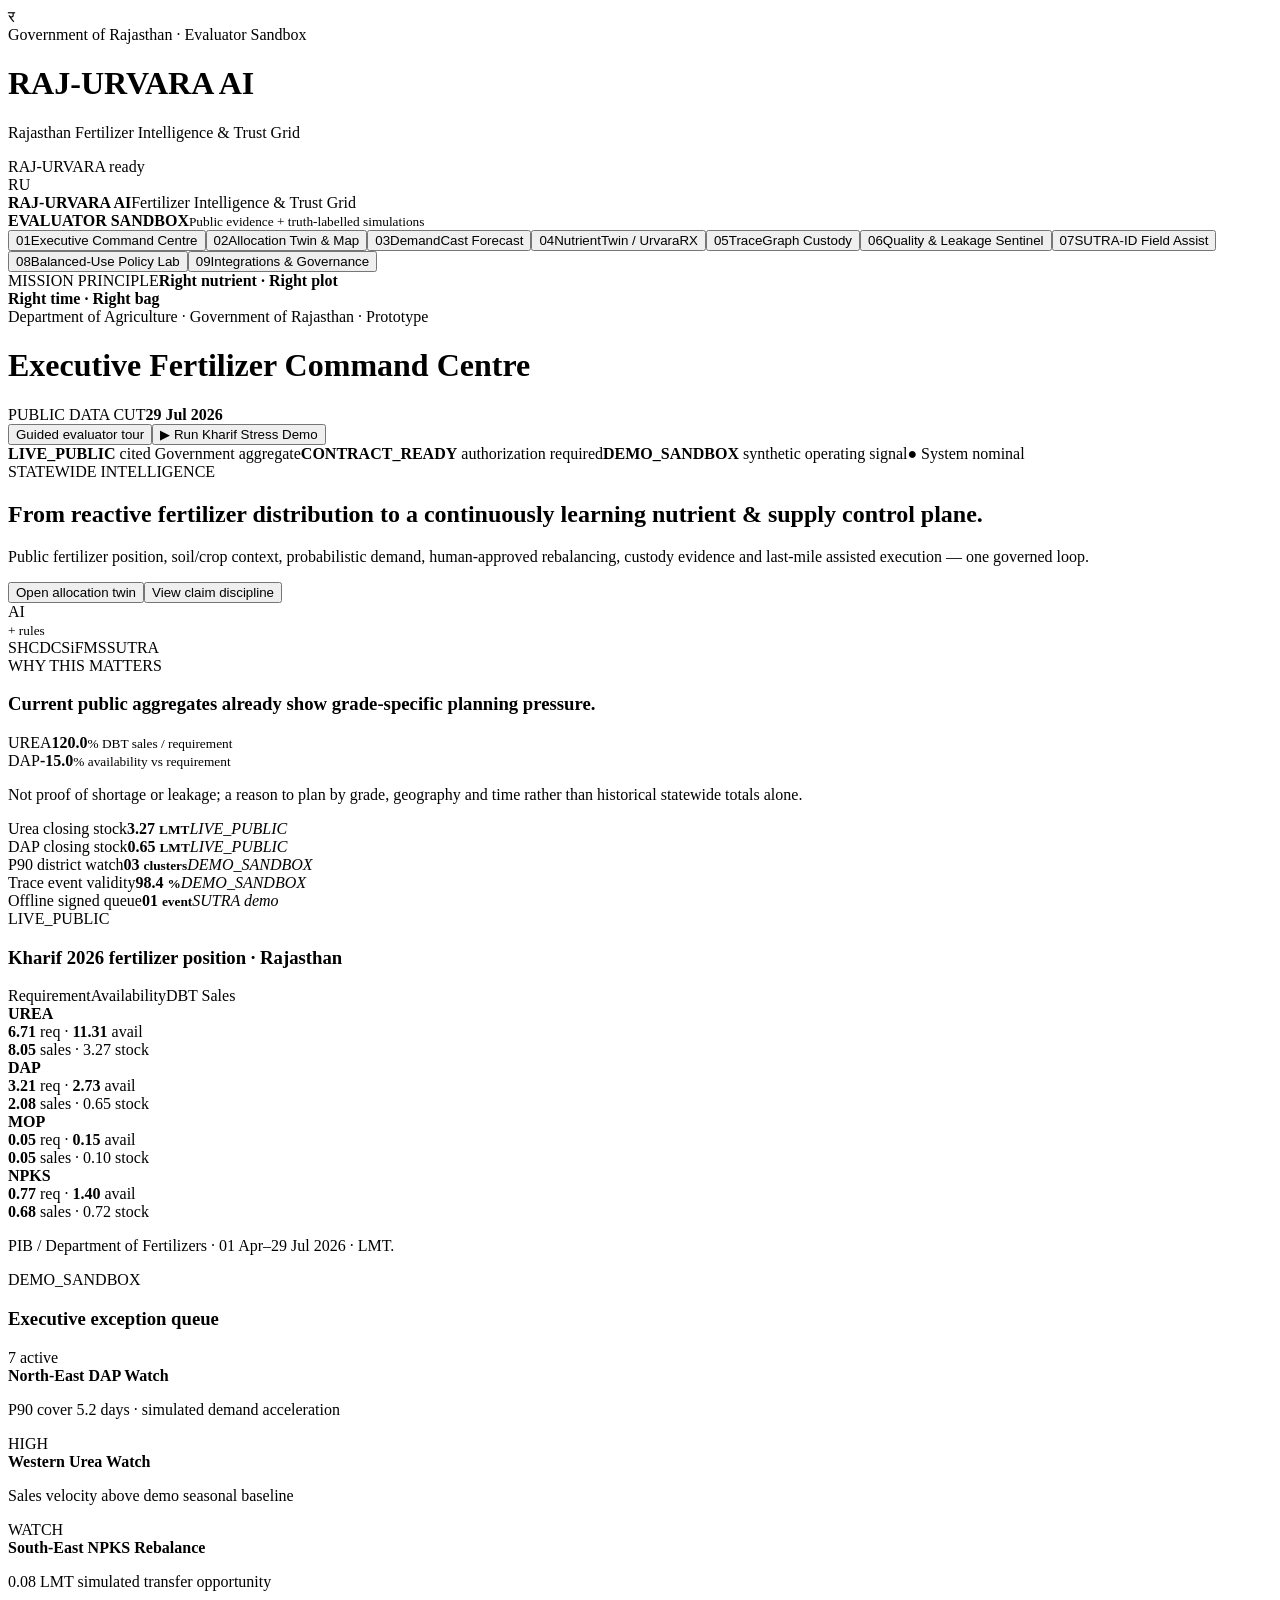
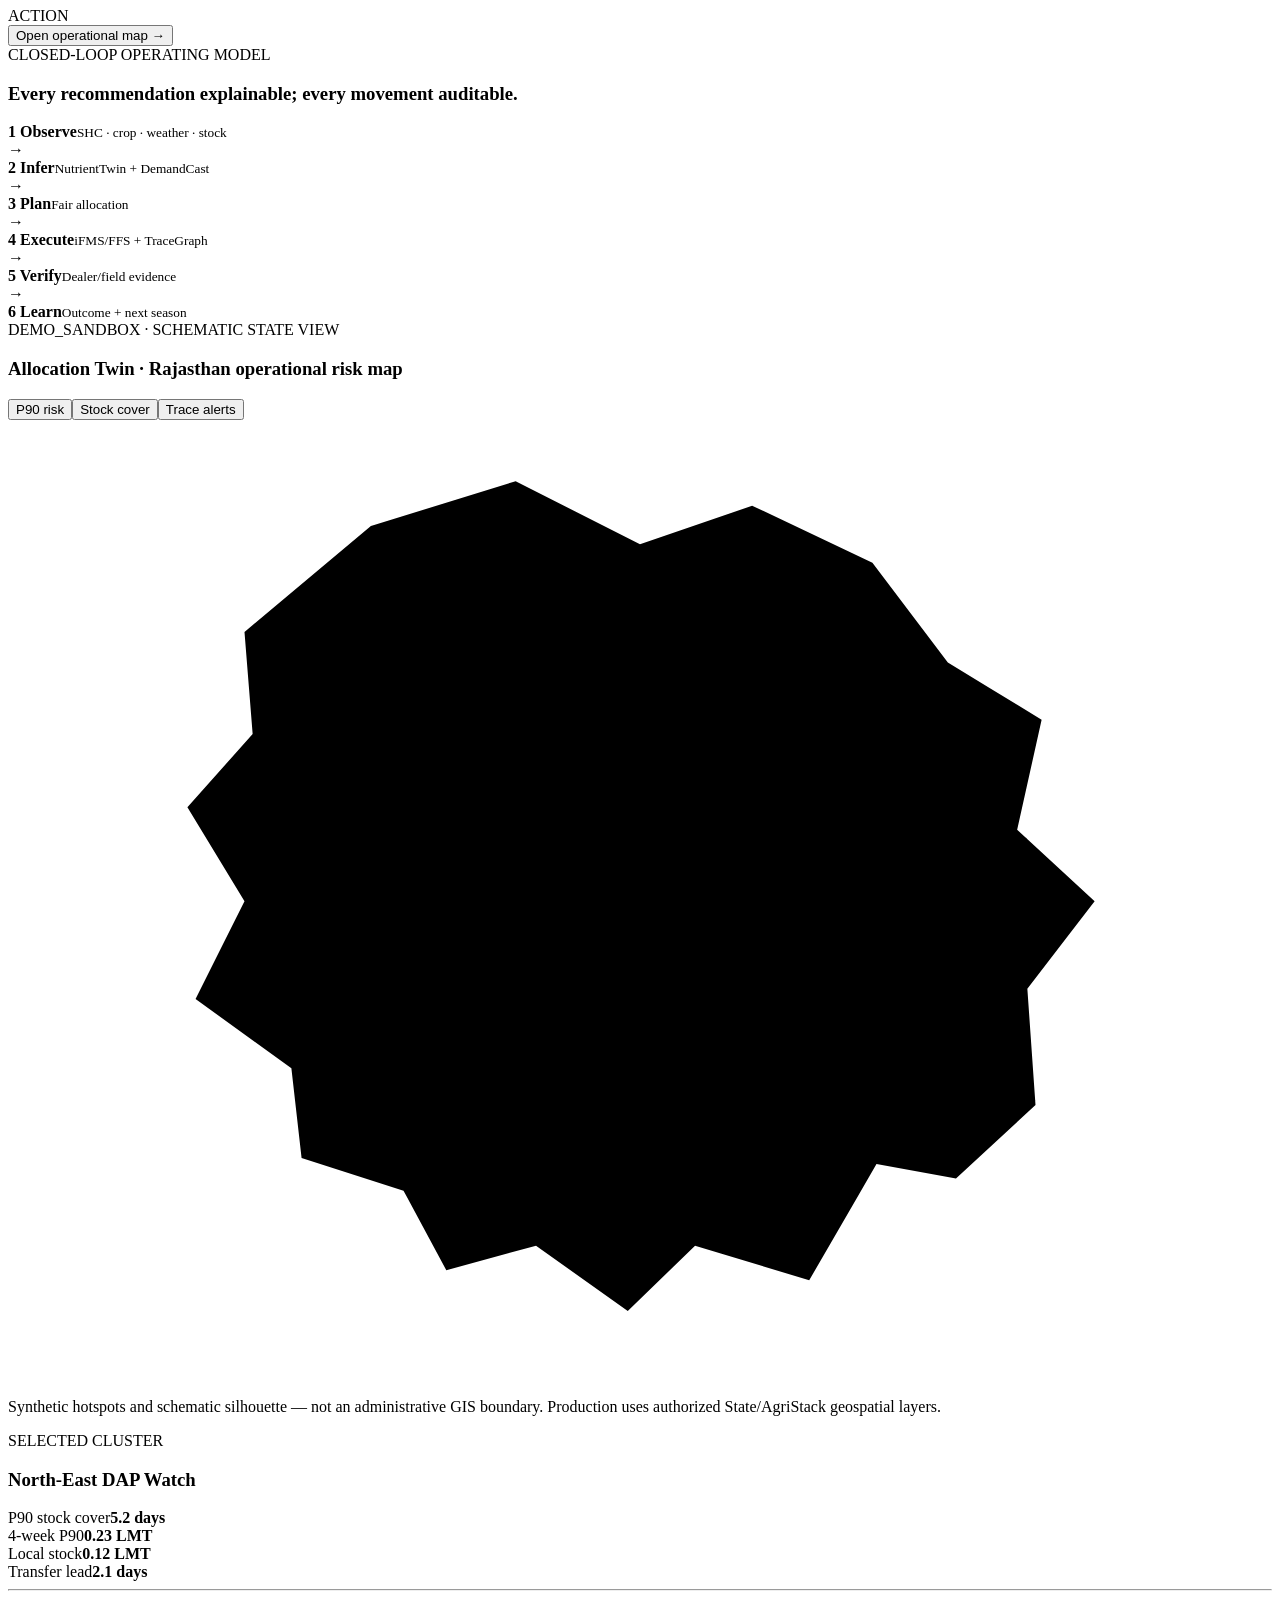
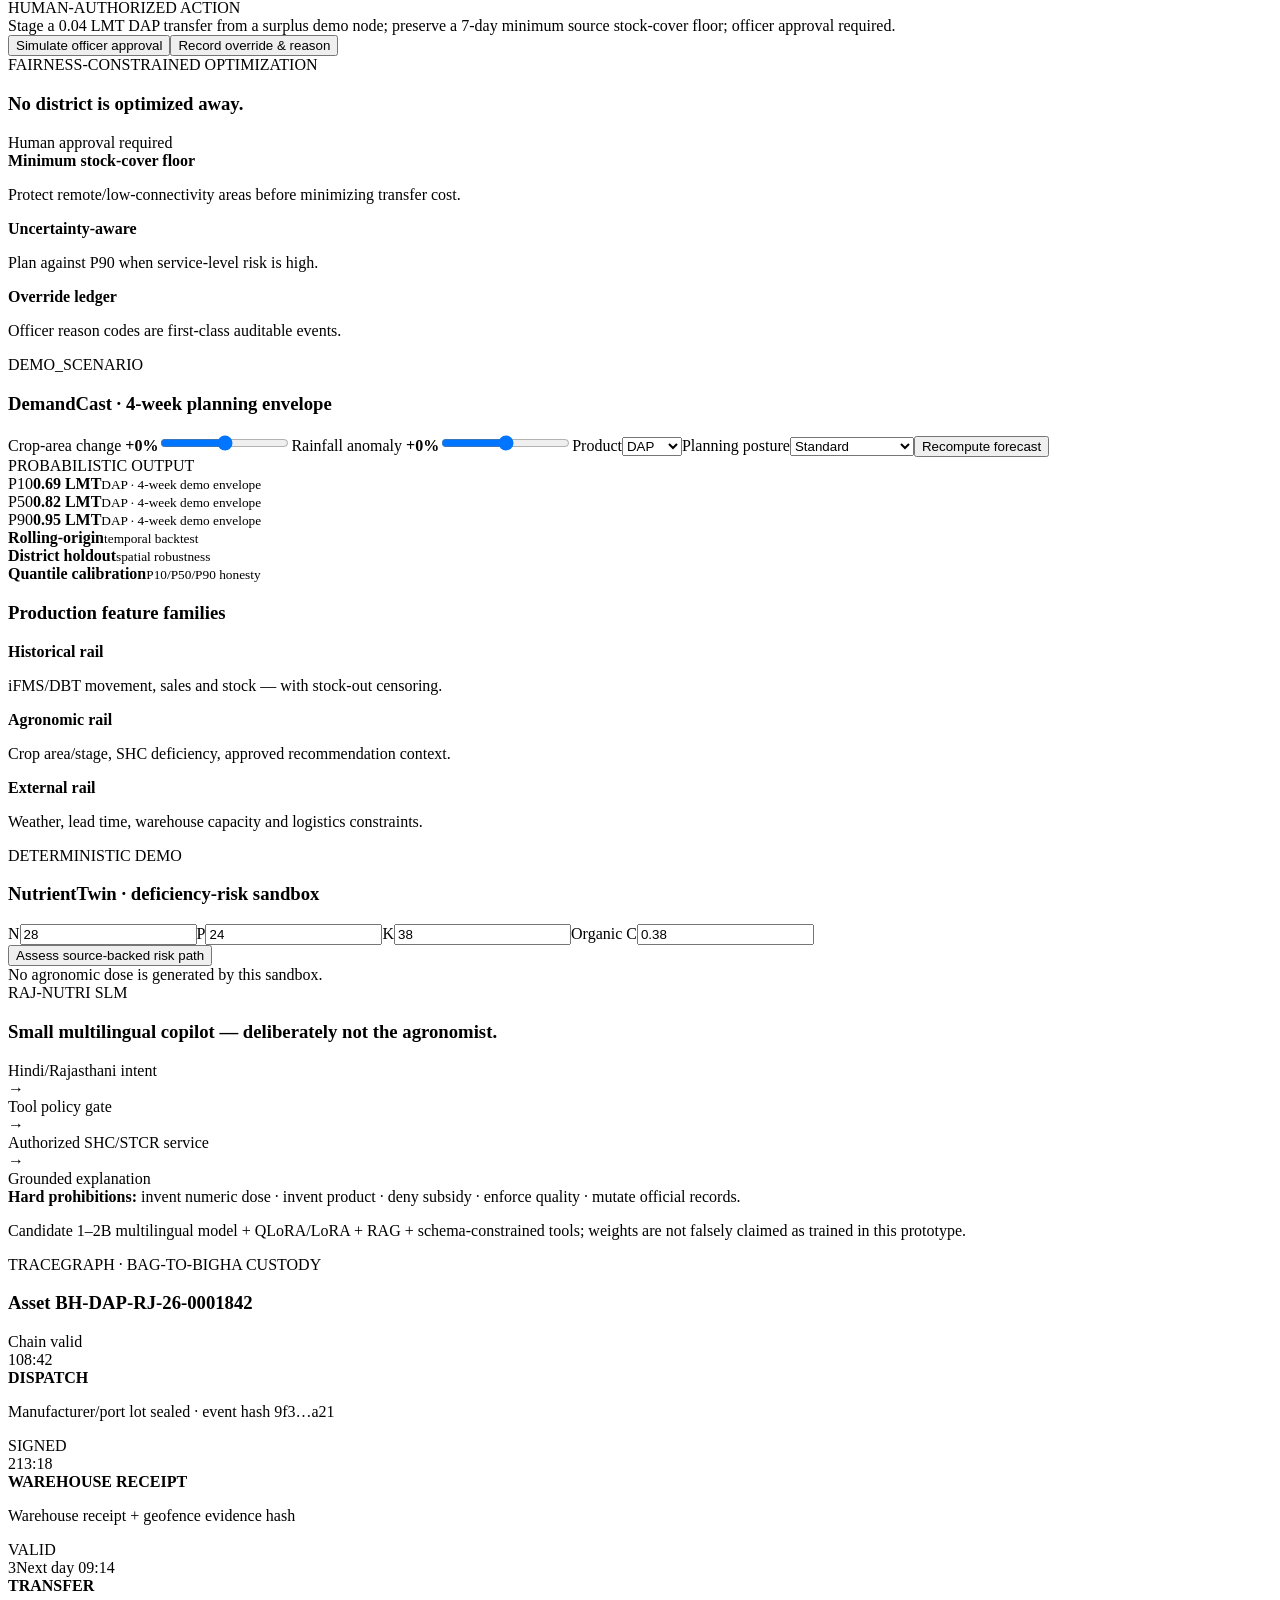
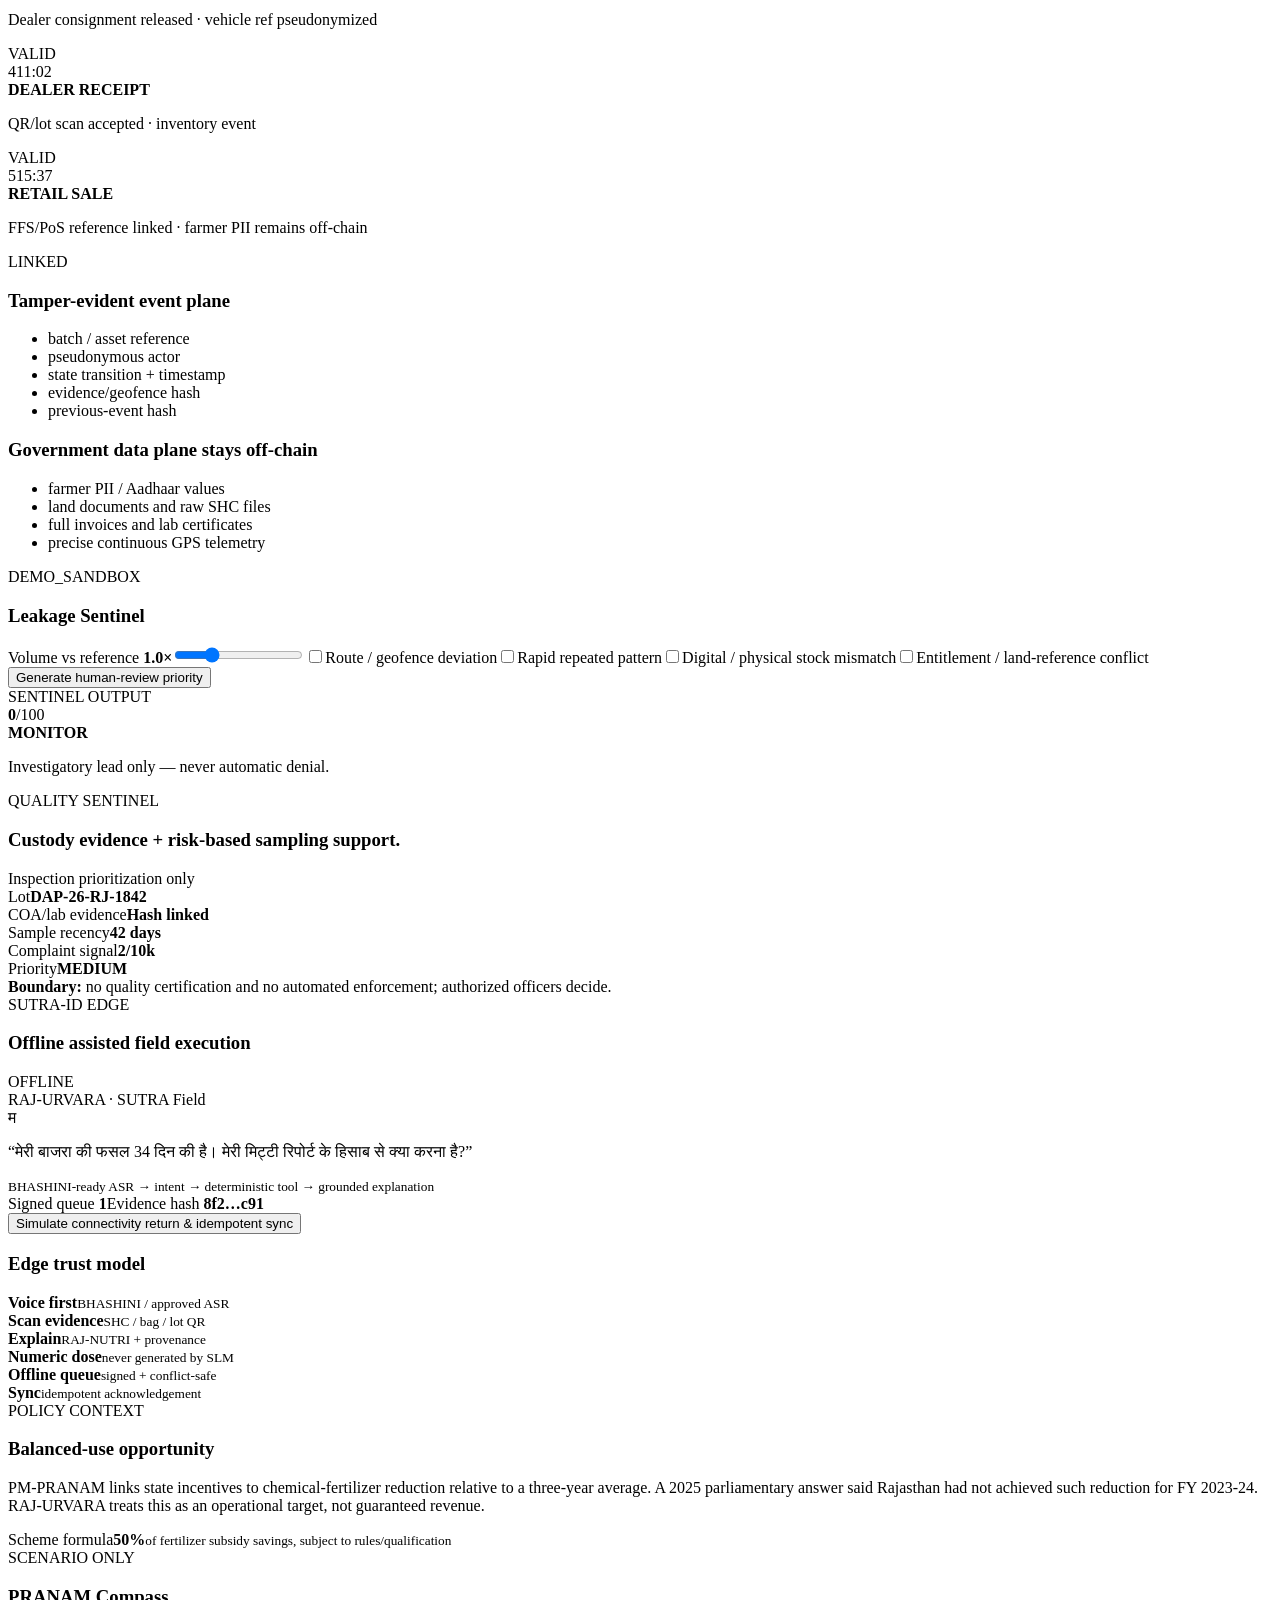
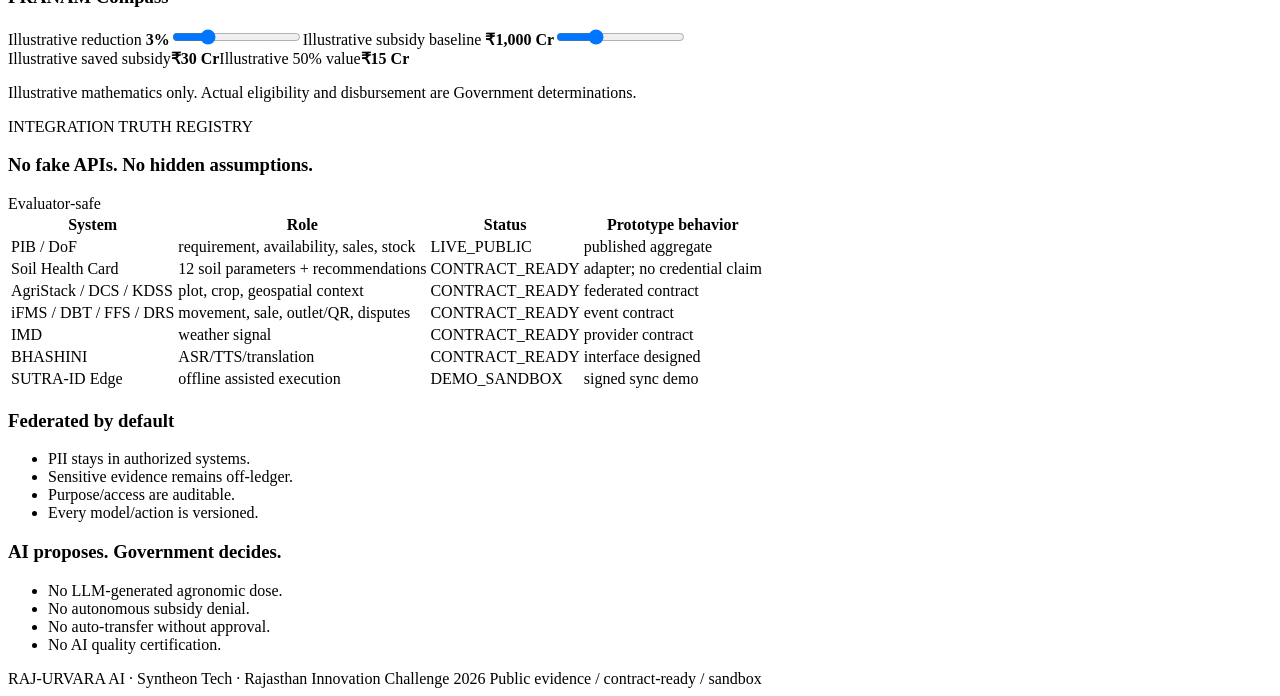
==== dashboard/index.html @ a29ff827 "Add professional Government evaluator dashboard" ====
<!doctype html>
<html lang="en">
<head>
<meta charset="utf-8"><meta name="viewport" content="width=device-width,initial-scale=1"><meta name="theme-color" content="#0b4f93">
<title>RAJ-URVARA AI | Rajasthan Fertilizer Intelligence & Trust Grid</title><link rel="stylesheet" href="styles.css">
</head>
<body>
<div id="splash" class="splash" aria-live="polite"><div class="splash-card"><div class="state-mark">र</div><div><div class="gov-kicker">Government of Rajasthan · Evaluator Sandbox</div><h1>RAJ-URVARA AI</h1><p>Rajasthan Fertilizer Intelligence & Trust Grid</p></div><div class="boot-track"><span id="bootBar"></span></div><div id="bootText" class="boot-text">Initializing secure public-evidence layer…</div></div></div>
<div class="app-shell">
<aside class="sidebar"><div class="brand-row"><div class="brand-seal">RU</div><div><b>RAJ-URVARA AI</b><span>Fertilizer Intelligence & Trust Grid</span></div></div><div class="sandbox-flag"><i></i><div><b>EVALUATOR SANDBOX</b><small>Public evidence + truth-labelled simulations</small></div></div>
<nav><button class="nav-btn active" data-tab="command"><span>01</span>Executive Command Centre</button><button class="nav-btn" data-tab="map"><span>02</span>Allocation Twin & Map</button><button class="nav-btn" data-tab="forecast"><span>03</span>DemandCast Forecast</button><button class="nav-btn" data-tab="nutrient"><span>04</span>NutrientTwin / UrvaraRX</button><button class="nav-btn" data-tab="trace"><span>05</span>TraceGraph Custody</button><button class="nav-btn" data-tab="sentinel"><span>06</span>Quality & Leakage Sentinel</button><button class="nav-btn" data-tab="sutra"><span>07</span>SUTRA-ID Field Assist</button><button class="nav-btn" data-tab="policy"><span>08</span>Balanced-Use Policy Lab</button><button class="nav-btn" data-tab="governance"><span>09</span>Integrations & Governance</button></nav><div class="side-principle"><span>MISSION PRINCIPLE</span><b>Right nutrient · Right plot<br>Right time · Right bag</b></div></aside>
<main class="main"><header class="topbar"><div><div class="breadcrumb">Department of Agriculture · Government of Rajasthan · Prototype</div><h1 id="pageTitle">Executive Fertilizer Command Centre</h1></div><div class="top-actions"><div class="asof"><span>PUBLIC DATA CUT</span><b>29 Jul 2026</b></div><button id="tourBtn" class="btn secondary">Guided evaluator tour</button><button id="stressBtn" class="btn primary">▶ Run Kharif Stress Demo</button></div></header>
<div class="truth-strip"><span><b>LIVE_PUBLIC</b> cited Government aggregate</span><span><b>CONTRACT_READY</b> authorization required</span><span><b>DEMO_SANDBOX</b> synthetic operating signal</span><span class="system-ok">● System nominal</span></div>
<section id="command" class="tab active">
<div class="hero-grid"><article class="hero-card"><div><span class="kicker">STATEWIDE INTELLIGENCE</span><h2>From reactive fertilizer distribution to a continuously learning nutrient & supply control plane.</h2><p>Public fertilizer position, soil/crop context, probabilistic demand, human-approved rebalancing, custody evidence and last-mile assisted execution — one governed loop.</p><div class="actions"><button class="btn white" data-jump="map">Open allocation twin</button><button class="btn ghost" data-jump="governance">View claim discipline</button></div></div><div class="hero-orbit"><div class="ring r1"></div><div class="ring r2"></div><div class="orb-core">AI<br><small>+ rules</small></div><span class="orb n1">SHC</span><span class="orb n2">DCS</span><span class="orb n3">iFMS</span><span class="orb n4">SUTRA</span></div></article>
<article class="panel impact"><span class="kicker">WHY THIS MATTERS</span><h3>Current public aggregates already show grade-specific planning pressure.</h3><div class="impact-row"><div><span>UREA</span><b class="counter" data-target="120">0</b><small>% DBT sales / requirement</small></div><div><span>DAP</span><b class="counter" data-target="-15">0</b><small>% availability vs requirement</small></div></div><p class="micro">Not proof of shortage or leakage; a reason to plan by grade, geography and time rather than historical statewide totals alone.</p></article></div>
<div class="metric-grid"><article><span>Urea closing stock</span><b>3.27 <small>LMT</small></b><em>LIVE_PUBLIC</em></article><article><span>DAP closing stock</span><b>0.65 <small>LMT</small></b><em>LIVE_PUBLIC</em></article><article><span>P90 district watch</span><b id="watchMetric">03 <small>clusters</small></b><em class="warn">DEMO_SANDBOX</em></article><article><span>Trace event validity</span><b id="traceMetric">98.4 <small>%</small></b><em>DEMO_SANDBOX</em></article><article><span>Offline signed queue</span><b id="queueMetric">01 <small>event</small></b><em>SUTRA demo</em></article></div>
<div class="grid-2"><article class="panel"><div class="panel-head"><div><span class="kicker live">LIVE_PUBLIC</span><h3>Kharif 2026 fertilizer position · Rajasthan</h3></div><div class="legend"><span>Requirement</span><span>Availability</span><span>DBT Sales</span></div></div><div id="fertChart"></div><p class="source">PIB / Department of Fertilizers · 01 Apr–29 Jul 2026 · LMT.</p></article><article class="panel"><div class="panel-head"><div><span class="kicker demo">DEMO_SANDBOX</span><h3>Executive exception queue</h3></div><span id="exceptionCount" class="badge warn">7 active</span></div><div id="exceptions"></div><button class="link-btn" data-jump="map">Open operational map →</button></article></div>
<article class="panel"><span class="kicker">CLOSED-LOOP OPERATING MODEL</span><h3>Every recommendation explainable; every movement auditable.</h3><div class="loop"><div><b>1 Observe</b><small>SHC · crop · weather · stock</small></div><span>→</span><div><b>2 Infer</b><small>NutrientTwin + DemandCast</small></div><span>→</span><div><b>3 Plan</b><small>Fair allocation</small></div><span>→</span><div><b>4 Execute</b><small>iFMS/FFS + TraceGraph</small></div><span>→</span><div><b>5 Verify</b><small>Dealer/field evidence</small></div><span>→</span><div><b>6 Learn</b><small>Outcome + next season</small></div></div></article>
</section>
<section id="map" class="tab"><div class="map-layout"><article class="panel"><div class="panel-head"><div><span class="kicker demo">DEMO_SANDBOX · SCHEMATIC STATE VIEW</span><h3>Allocation Twin · Rajasthan operational risk map</h3></div><div><button class="chip active">P90 risk</button><button class="chip">Stock cover</button><button class="chip">Trace alerts</button></div></div><div class="map-wrap"><svg id="rjMap" viewBox="0 0 620 470" role="img" aria-label="Schematic Rajasthan operational map"><path class="state-shape" d="M178 52 L249 30 L310 61 L365 42 L424 70 L461 119 L507 147 L495 201 L533 236 L500 279 L504 336 L465 372 L426 365 L393 422 L337 405 L304 437 L259 405 L215 417 L194 378 L144 362 L139 318 L92 284 L116 236 L88 190 L120 154 L116 104 Z"/><path class="district-line" d="M139 102 L194 155 L247 115 L305 164 L365 118 L426 166 L491 151 M115 190 L171 218 L230 180 L292 228 L353 186 L417 231 L500 205 M112 279 L178 274 L231 319 L303 281 L366 326 L428 282 L504 334 M194 377 L250 350 L303 405 L350 348 L426 365"/></svg></div><p class="source">Synthetic hotspots and schematic silhouette — not an administrative GIS boundary. Production uses authorized State/AgriStack geospatial layers.</p></article><aside class="panel"><span class="kicker">SELECTED CLUSTER</span><h3 id="clusterName"></h3><div id="clusterMeta" class="cluster-meta"></div><hr><span class="kicker">HUMAN-AUTHORIZED ACTION</span><div id="allocationRecommendation" class="recommendation"></div><button id="approveTransfer" class="btn primary full">Simulate officer approval</button><button id="overrideTransfer" class="btn secondary full">Record override & reason</button></aside></div><article class="panel"><div class="panel-head"><div><span class="kicker">FAIRNESS-CONSTRAINED OPTIMIZATION</span><h3>No district is optimized away.</h3></div><span class="badge info">Human approval required</span></div><div class="three"><div><b>Minimum stock-cover floor</b><p>Protect remote/low-connectivity areas before minimizing transfer cost.</p></div><div><b>Uncertainty-aware</b><p>Plan against P90 when service-level risk is high.</p></div><div><b>Override ledger</b><p>Officer reason codes are first-class auditable events.</p></div></div></article></section>
<section id="forecast" class="tab"><div class="grid-2"><article class="panel"><span class="kicker demo">DEMO_SCENARIO</span><h3>DemandCast · 4-week planning envelope</h3><label>Crop-area change <b id="areaLabel">+0%</b><input id="area" type="range" min="-25" max="25" value="0"></label><label>Rainfall anomaly <b id="rainLabel">+0%</b><input id="rain" type="range" min="-40" max="40" value="0"></label><label>Product<select id="product"><option>DAP</option><option>UREA</option><option>NPKS</option><option>MOP</option></select></label><label>Planning posture<select id="posture"><option value="standard">Standard</option><option value="high">High-service P90</option></select></label><button id="runScenario" class="btn primary full">Recompute forecast</button></article><article class="panel"><span class="kicker">PROBABILISTIC OUTPUT</span><div id="forecastCards" class="forecast-cards"></div><div id="forecastCurve" class="forecast-curve"></div><div class="three"><div><b>Rolling-origin</b><small>temporal backtest</small></div><div><b>District holdout</b><small>spatial robustness</small></div><div><b>Quantile calibration</b><small>P10/P50/P90 honesty</small></div></div></article></div><article class="panel"><h3>Production feature families</h3><div class="three"><div><b>Historical rail</b><p>iFMS/DBT movement, sales and stock — with stock-out censoring.</p></div><div><b>Agronomic rail</b><p>Crop area/stage, SHC deficiency, approved recommendation context.</p></div><div><b>External rail</b><p>Weather, lead time, warehouse capacity and logistics constraints.</p></div></div></article></section>
<section id="nutrient" class="tab"><div class="grid-2"><article class="panel"><span class="kicker demo">DETERMINISTIC DEMO</span><h3>NutrientTwin · deficiency-risk sandbox</h3><div class="input-grid"><label>N<input id="nVal" type="number" value="28"></label><label>P<input id="pVal" type="number" value="24"></label><label>K<input id="kVal" type="number" value="38"></label><label>Organic C<input id="ocVal" type="number" value="0.38" step="0.01"></label></div><button id="assessNutrient" class="btn primary full">Assess source-backed risk path</button><div id="nutrientResult" class="decision-box">No agronomic dose is generated by this sandbox.</div></article><article class="panel"><span class="kicker">RAJ-NUTRI SLM</span><h3>Small multilingual copilot — deliberately not the agronomist.</h3><div class="flow"><div>Hindi/Rajasthani intent</div><span>→</span><div>Tool policy gate</div><span>→</span><div>Authorized SHC/STCR service</div><span>→</span><div>Grounded explanation</div></div><div class="redline"><b>Hard prohibitions:</b> invent numeric dose · invent product · deny subsidy · enforce quality · mutate official records.</div><p class="micro">Candidate 1–2B multilingual model + QLoRA/LoRA + RAG + schema-constrained tools; weights are not falsely claimed as trained in this prototype.</p></article></div></section>
<section id="trace" class="tab"><article class="panel"><div class="panel-head"><div><span class="kicker">TRACEGRAPH · BAG-TO-BIGHA CUSTODY</span><h3>Asset BH-DAP-RJ-26-0001842</h3></div><span id="chainBadge" class="badge good">Chain valid</span></div><div id="timeline"></div></article><div class="grid-2"><article class="panel"><h3>Tamper-evident event plane</h3><ul><li>batch / asset reference</li><li>pseudonymous actor</li><li>state transition + timestamp</li><li>evidence/geofence hash</li><li>previous-event hash</li></ul></article><article class="panel"><h3>Government data plane stays off-chain</h3><ul><li>farmer PII / Aadhaar values</li><li>land documents and raw SHC files</li><li>full invoices and lab certificates</li><li>precise continuous GPS telemetry</li></ul></article></div></section>
<section id="sentinel" class="tab"><div class="grid-2"><article class="panel"><span class="kicker demo">DEMO_SANDBOX</span><h3>Leakage Sentinel</h3><label>Volume vs reference <b id="volLabel">1.0×</b><input id="vol" type="range" min="10" max="350" value="100"></label><label class="check"><input id="routeDev" type="checkbox">Route / geofence deviation</label><label class="check"><input id="repeat" type="checkbox">Rapid repeated pattern</label><label class="check"><input id="mismatch" type="checkbox">Digital / physical stock mismatch</label><label class="check"><input id="identityConflict" type="checkbox">Entitlement / land-reference conflict</label><button id="scoreAnomaly" class="btn primary full">Generate human-review priority</button></article><article class="panel"><span class="kicker">SENTINEL OUTPUT</span><div class="gauge-wrap"><div id="riskGauge" class="gauge"><b>0</b><span>/100</span></div><div id="riskReasons" class="decision-box"><b>MONITOR</b><p>Investigatory lead only — never automatic denial.</p></div></div></article></div><article class="panel"><div class="panel-head"><div><span class="kicker">QUALITY SENTINEL</span><h3>Custody evidence + risk-based sampling support.</h3></div><span class="badge info">Inspection prioritization only</span></div><div class="five"><div><span>Lot</span><b>DAP-26-RJ-1842</b></div><div><span>COA/lab evidence</span><b>Hash linked</b></div><div><span>Sample recency</span><b>42 days</b></div><div><span>Complaint signal</span><b>2/10k</b></div><div><span>Priority</span><b>MEDIUM</b></div></div><div class="redline"><b>Boundary:</b> no quality certification and no automated enforcement; authorized officers decide.</div></article></section>
<section id="sutra" class="tab"><div class="grid-2"><article class="panel"><div class="panel-head"><div><span class="kicker">SUTRA-ID EDGE</span><h3>Offline assisted field execution</h3></div><span id="offlinePill" class="badge warn">OFFLINE</span></div><div class="device"><div class="device-head">RAJ-URVARA · SUTRA Field</div><div class="device-screen"><div class="voice">म</div><p>“मेरी बाजरा की फसल 34 दिन की है। मेरी मिट्टी रिपोर्ट के हिसाब से क्या करना है?”</p><small>BHASHINI-ready ASR → intent → deterministic tool → grounded explanation</small></div><div class="device-foot"><span>Signed queue <b id="queueCount">1</b></span><span>Evidence hash <b>8f2…c91</b></span></div></div><button id="syncBtn" class="btn primary full">Simulate connectivity return & idempotent sync</button></article><article class="panel"><h3>Edge trust model</h3><div class="two"><div><b>Voice first</b><small>BHASHINI / approved ASR</small></div><div><b>Scan evidence</b><small>SHC / bag / lot QR</small></div><div><b>Explain</b><small>RAJ-NUTRI + provenance</small></div><div><b>Numeric dose</b><small>never generated by SLM</small></div><div><b>Offline queue</b><small>signed + conflict-safe</small></div><div><b>Sync</b><small>idempotent acknowledgement</small></div></div></article></div></section>
<section id="policy" class="tab"><div class="grid-2"><article class="panel"><span class="kicker live">POLICY CONTEXT</span><h3>Balanced-use opportunity</h3><p>PM-PRANAM links state incentives to chemical-fertilizer reduction relative to a three-year average. A 2025 parliamentary answer said Rajasthan had not achieved such reduction for FY 2023-24. RAJ-URVARA treats this as an operational target, not guaranteed revenue.</p><div class="policy-stat"><span>Scheme formula</span><b>50%</b><small>of fertilizer subsidy savings, subject to rules/qualification</small></div></article><article class="panel"><span class="kicker demo">SCENARIO ONLY</span><h3>PRANAM Compass</h3><label>Illustrative reduction <b id="reductionLabel">3%</b><input id="reduction" type="range" min="0" max="12" value="3"></label><label>Illustrative subsidy baseline <b id="subsidyLabel">₹1,000 Cr</b><input id="subsidy" type="range" min="200" max="3000" step="100" value="1000"></label><div class="scenario"><span>Illustrative saved subsidy</span><b id="savedSubsidy">₹30 Cr</b><span>Illustrative 50% value</span><b id="formulaValue">₹15 Cr</b></div><p class="source">Illustrative mathematics only. Actual eligibility and disbursement are Government determinations.</p></article></div></section>
<section id="governance" class="tab"><article class="panel"><div class="panel-head"><div><span class="kicker">INTEGRATION TRUTH REGISTRY</span><h3>No fake APIs. No hidden assumptions.</h3></div><span class="badge good">Evaluator-safe</span></div><div class="table-scroll"><table><thead><tr><th>System</th><th>Role</th><th>Status</th><th>Prototype behavior</th></tr></thead><tbody><tr><td>PIB / DoF</td><td>requirement, availability, sales, stock</td><td><span class="badge good">LIVE_PUBLIC</span></td><td>published aggregate</td></tr><tr><td>Soil Health Card</td><td>12 soil parameters + recommendations</td><td><span class="badge info">CONTRACT_READY</span></td><td>adapter; no credential claim</td></tr><tr><td>AgriStack / DCS / KDSS</td><td>plot, crop, geospatial context</td><td><span class="badge info">CONTRACT_READY</span></td><td>federated contract</td></tr><tr><td>iFMS / DBT / FFS / DRS</td><td>movement, sale, outlet/QR, disputes</td><td><span class="badge info">CONTRACT_READY</span></td><td>event contract</td></tr><tr><td>IMD</td><td>weather signal</td><td><span class="badge info">CONTRACT_READY</span></td><td>provider contract</td></tr><tr><td>BHASHINI</td><td>ASR/TTS/translation</td><td><span class="badge info">CONTRACT_READY</span></td><td>interface designed</td></tr><tr><td>SUTRA-ID Edge</td><td>offline assisted execution</td><td><span class="badge warn">DEMO_SANDBOX</span></td><td>signed sync demo</td></tr></tbody></table></div></article><div class="grid-2"><article class="panel"><h3>Federated by default</h3><ul><li>PII stays in authorized systems.</li><li>Sensitive evidence remains off-ledger.</li><li>Purpose/access are auditable.</li><li>Every model/action is versioned.</li></ul></article><article class="panel"><h3>AI proposes. Government decides.</h3><ul><li>No LLM-generated agronomic dose.</li><li>No autonomous subsidy denial.</li><li>No auto-transfer without approval.</li><li>No AI quality certification.</li></ul></article></div></section>
<footer>RAJ-URVARA AI · Syntheon Tech · Rajasthan Innovation Challenge 2026 <span>Public evidence / contract-ready / sandbox</span></footer>
</main></div>
<div id="toast" class="toast" role="status"></div><div id="tourOverlay" class="tour-overlay" hidden><div class="tour-card"><span id="tourStepLabel">1 / 6</span><h3 id="tourTitle"></h3><p id="tourText"></p><div><button id="tourExit" class="btn secondary">Exit</button><button id="tourNext" class="btn primary">Next</button></div></div></div><script src="app.js"></script></body></html>
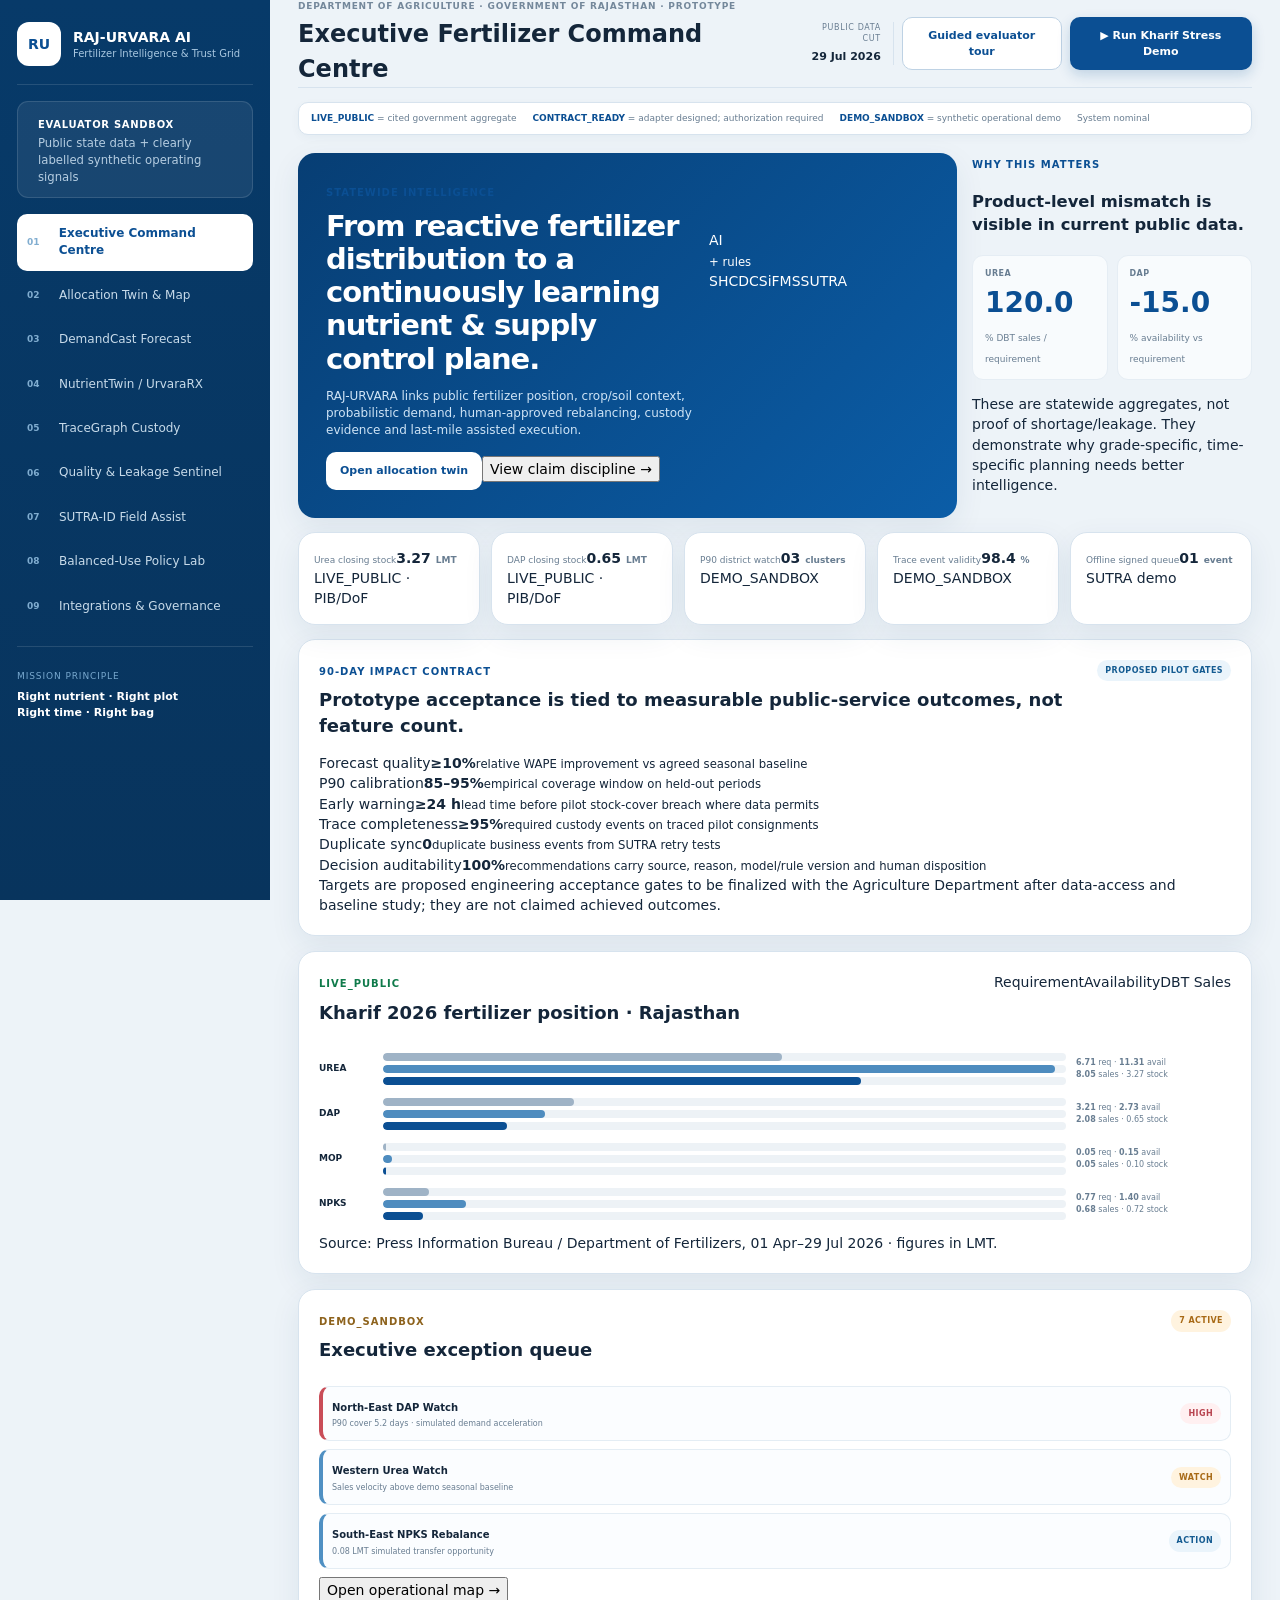
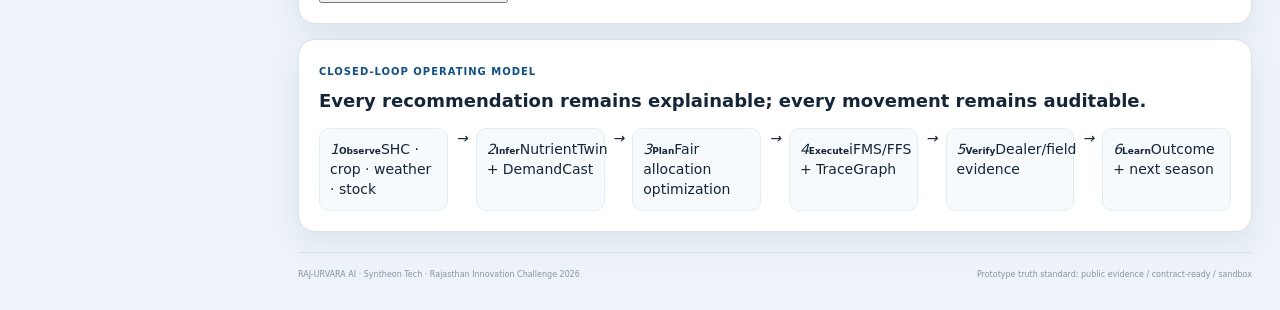
==== commit a00b3fd8: "feat: upgrade evaluator dashboard to v3 mission-control flow" ====
--- a/dashboard/index.html
+++ b/dashboard/index.html
@@ -1,31 +1,116 @@
 <!doctype html>
 <html lang="en">
 <head>
-<meta charset="utf-8"><meta name="viewport" content="width=device-width,initial-scale=1"><meta name="theme-color" content="#0b4f93">
-<title>RAJ-URVARA AI | Rajasthan Fertilizer Intelligence & Trust Grid</title><link rel="stylesheet" href="styles.css">
+<meta charset="utf-8">
+<meta name="viewport" content="width=device-width,initial-scale=1">
+<meta name="theme-color" content="#0b4f93">
+<title>RAJ-URVARA AI | Rajasthan Fertilizer Intelligence & Trust Grid</title>
+<link rel="stylesheet" href="styles.css">
 </head>
 <body>
-<div id="splash" class="splash" aria-live="polite"><div class="splash-card"><div class="state-mark">र</div><div><div class="gov-kicker">Government of Rajasthan · Evaluator Sandbox</div><h1>RAJ-URVARA AI</h1><p>Rajasthan Fertilizer Intelligence & Trust Grid</p></div><div class="boot-track"><span id="bootBar"></span></div><div id="bootText" class="boot-text">Initializing secure public-evidence layer…</div></div></div>
+<div id="splash" class="splash" aria-live="polite">
+  <div class="splash-card">
+    <div class="state-mark">र</div>
+    <div><div class="gov-kicker">Government of Rajasthan · Evaluator Sandbox</div><h1>RAJ-URVARA AI</h1><p>Rajasthan Fertilizer Intelligence & Trust Grid</p></div>
+    <div class="boot-track"><span id="bootBar"></span></div><div id="bootText" class="boot-text">Initializing secure public-evidence layer…</div>
+  </div>
+</div>
 <div class="app-shell">
-<aside class="sidebar"><div class="brand-row"><div class="brand-seal">RU</div><div><b>RAJ-URVARA AI</b><span>Fertilizer Intelligence & Trust Grid</span></div></div><div class="sandbox-flag"><i></i><div><b>EVALUATOR SANDBOX</b><small>Public evidence + truth-labelled simulations</small></div></div>
-<nav><button class="nav-btn active" data-tab="command"><span>01</span>Executive Command Centre</button><button class="nav-btn" data-tab="map"><span>02</span>Allocation Twin & Map</button><button class="nav-btn" data-tab="forecast"><span>03</span>DemandCast Forecast</button><button class="nav-btn" data-tab="nutrient"><span>04</span>NutrientTwin / UrvaraRX</button><button class="nav-btn" data-tab="trace"><span>05</span>TraceGraph Custody</button><button class="nav-btn" data-tab="sentinel"><span>06</span>Quality & Leakage Sentinel</button><button class="nav-btn" data-tab="sutra"><span>07</span>SUTRA-ID Field Assist</button><button class="nav-btn" data-tab="policy"><span>08</span>Balanced-Use Policy Lab</button><button class="nav-btn" data-tab="governance"><span>09</span>Integrations & Governance</button></nav><div class="side-principle"><span>MISSION PRINCIPLE</span><b>Right nutrient · Right plot<br>Right time · Right bag</b></div></aside>
-<main class="main"><header class="topbar"><div><div class="breadcrumb">Department of Agriculture · Government of Rajasthan · Prototype</div><h1 id="pageTitle">Executive Fertilizer Command Centre</h1></div><div class="top-actions"><div class="asof"><span>PUBLIC DATA CUT</span><b>29 Jul 2026</b></div><button id="tourBtn" class="btn secondary">Guided evaluator tour</button><button id="stressBtn" class="btn primary">▶ Run Kharif Stress Demo</button></div></header>
-<div class="truth-strip"><span><b>LIVE_PUBLIC</b> cited Government aggregate</span><span><b>CONTRACT_READY</b> authorization required</span><span><b>DEMO_SANDBOX</b> synthetic operating signal</span><span class="system-ok">● System nominal</span></div>
-<section id="command" class="tab active">
-<div class="hero-grid"><article class="hero-card"><div><span class="kicker">STATEWIDE INTELLIGENCE</span><h2>From reactive fertilizer distribution to a continuously learning nutrient & supply control plane.</h2><p>Public fertilizer position, soil/crop context, probabilistic demand, human-approved rebalancing, custody evidence and last-mile assisted execution — one governed loop.</p><div class="actions"><button class="btn white" data-jump="map">Open allocation twin</button><button class="btn ghost" data-jump="governance">View claim discipline</button></div></div><div class="hero-orbit"><div class="ring r1"></div><div class="ring r2"></div><div class="orb-core">AI<br><small>+ rules</small></div><span class="orb n1">SHC</span><span class="orb n2">DCS</span><span class="orb n3">iFMS</span><span class="orb n4">SUTRA</span></div></article>
-<article class="panel impact"><span class="kicker">WHY THIS MATTERS</span><h3>Current public aggregates already show grade-specific planning pressure.</h3><div class="impact-row"><div><span>UREA</span><b class="counter" data-target="120">0</b><small>% DBT sales / requirement</small></div><div><span>DAP</span><b class="counter" data-target="-15">0</b><small>% availability vs requirement</small></div></div><p class="micro">Not proof of shortage or leakage; a reason to plan by grade, geography and time rather than historical statewide totals alone.</p></article></div>
-<div class="metric-grid"><article><span>Urea closing stock</span><b>3.27 <small>LMT</small></b><em>LIVE_PUBLIC</em></article><article><span>DAP closing stock</span><b>0.65 <small>LMT</small></b><em>LIVE_PUBLIC</em></article><article><span>P90 district watch</span><b id="watchMetric">03 <small>clusters</small></b><em class="warn">DEMO_SANDBOX</em></article><article><span>Trace event validity</span><b id="traceMetric">98.4 <small>%</small></b><em>DEMO_SANDBOX</em></article><article><span>Offline signed queue</span><b id="queueMetric">01 <small>event</small></b><em>SUTRA demo</em></article></div>
-<div class="grid-2"><article class="panel"><div class="panel-head"><div><span class="kicker live">LIVE_PUBLIC</span><h3>Kharif 2026 fertilizer position · Rajasthan</h3></div><div class="legend"><span>Requirement</span><span>Availability</span><span>DBT Sales</span></div></div><div id="fertChart"></div><p class="source">PIB / Department of Fertilizers · 01 Apr–29 Jul 2026 · LMT.</p></article><article class="panel"><div class="panel-head"><div><span class="kicker demo">DEMO_SANDBOX</span><h3>Executive exception queue</h3></div><span id="exceptionCount" class="badge warn">7 active</span></div><div id="exceptions"></div><button class="link-btn" data-jump="map">Open operational map →</button></article></div>
-<article class="panel"><span class="kicker">CLOSED-LOOP OPERATING MODEL</span><h3>Every recommendation explainable; every movement auditable.</h3><div class="loop"><div><b>1 Observe</b><small>SHC · crop · weather · stock</small></div><span>→</span><div><b>2 Infer</b><small>NutrientTwin + DemandCast</small></div><span>→</span><div><b>3 Plan</b><small>Fair allocation</small></div><span>→</span><div><b>4 Execute</b><small>iFMS/FFS + TraceGraph</small></div><span>→</span><div><b>5 Verify</b><small>Dealer/field evidence</small></div><span>→</span><div><b>6 Learn</b><small>Outcome + next season</small></div></div></article>
-</section>
-<section id="map" class="tab"><div class="map-layout"><article class="panel"><div class="panel-head"><div><span class="kicker demo">DEMO_SANDBOX · SCHEMATIC STATE VIEW</span><h3>Allocation Twin · Rajasthan operational risk map</h3></div><div><button class="chip active">P90 risk</button><button class="chip">Stock cover</button><button class="chip">Trace alerts</button></div></div><div class="map-wrap"><svg id="rjMap" viewBox="0 0 620 470" role="img" aria-label="Schematic Rajasthan operational map"><path class="state-shape" d="M178 52 L249 30 L310 61 L365 42 L424 70 L461 119 L507 147 L495 201 L533 236 L500 279 L504 336 L465 372 L426 365 L393 422 L337 405 L304 437 L259 405 L215 417 L194 378 L144 362 L139 318 L92 284 L116 236 L88 190 L120 154 L116 104 Z"/><path class="district-line" d="M139 102 L194 155 L247 115 L305 164 L365 118 L426 166 L491 151 M115 190 L171 218 L230 180 L292 228 L353 186 L417 231 L500 205 M112 279 L178 274 L231 319 L303 281 L366 326 L428 282 L504 334 M194 377 L250 350 L303 405 L350 348 L426 365"/></svg></div><p class="source">Synthetic hotspots and schematic silhouette — not an administrative GIS boundary. Production uses authorized State/AgriStack geospatial layers.</p></article><aside class="panel"><span class="kicker">SELECTED CLUSTER</span><h3 id="clusterName"></h3><div id="clusterMeta" class="cluster-meta"></div><hr><span class="kicker">HUMAN-AUTHORIZED ACTION</span><div id="allocationRecommendation" class="recommendation"></div><button id="approveTransfer" class="btn primary full">Simulate officer approval</button><button id="overrideTransfer" class="btn secondary full">Record override & reason</button></aside></div><article class="panel"><div class="panel-head"><div><span class="kicker">FAIRNESS-CONSTRAINED OPTIMIZATION</span><h3>No district is optimized away.</h3></div><span class="badge info">Human approval required</span></div><div class="three"><div><b>Minimum stock-cover floor</b><p>Protect remote/low-connectivity areas before minimizing transfer cost.</p></div><div><b>Uncertainty-aware</b><p>Plan against P90 when service-level risk is high.</p></div><div><b>Override ledger</b><p>Officer reason codes are first-class auditable events.</p></div></div></article></section>
-<section id="forecast" class="tab"><div class="grid-2"><article class="panel"><span class="kicker demo">DEMO_SCENARIO</span><h3>DemandCast · 4-week planning envelope</h3><label>Crop-area change <b id="areaLabel">+0%</b><input id="area" type="range" min="-25" max="25" value="0"></label><label>Rainfall anomaly <b id="rainLabel">+0%</b><input id="rain" type="range" min="-40" max="40" value="0"></label><label>Product<select id="product"><option>DAP</option><option>UREA</option><option>NPKS</option><option>MOP</option></select></label><label>Planning posture<select id="posture"><option value="standard">Standard</option><option value="high">High-service P90</option></select></label><button id="runScenario" class="btn primary full">Recompute forecast</button></article><article class="panel"><span class="kicker">PROBABILISTIC OUTPUT</span><div id="forecastCards" class="forecast-cards"></div><div id="forecastCurve" class="forecast-curve"></div><div class="three"><div><b>Rolling-origin</b><small>temporal backtest</small></div><div><b>District holdout</b><small>spatial robustness</small></div><div><b>Quantile calibration</b><small>P10/P50/P90 honesty</small></div></div></article></div><article class="panel"><h3>Production feature families</h3><div class="three"><div><b>Historical rail</b><p>iFMS/DBT movement, sales and stock — with stock-out censoring.</p></div><div><b>Agronomic rail</b><p>Crop area/stage, SHC deficiency, approved recommendation context.</p></div><div><b>External rail</b><p>Weather, lead time, warehouse capacity and logistics constraints.</p></div></div></article></section>
-<section id="nutrient" class="tab"><div class="grid-2"><article class="panel"><span class="kicker demo">DETERMINISTIC DEMO</span><h3>NutrientTwin · deficiency-risk sandbox</h3><div class="input-grid"><label>N<input id="nVal" type="number" value="28"></label><label>P<input id="pVal" type="number" value="24"></label><label>K<input id="kVal" type="number" value="38"></label><label>Organic C<input id="ocVal" type="number" value="0.38" step="0.01"></label></div><button id="assessNutrient" class="btn primary full">Assess source-backed risk path</button><div id="nutrientResult" class="decision-box">No agronomic dose is generated by this sandbox.</div></article><article class="panel"><span class="kicker">RAJ-NUTRI SLM</span><h3>Small multilingual copilot — deliberately not the agronomist.</h3><div class="flow"><div>Hindi/Rajasthani intent</div><span>→</span><div>Tool policy gate</div><span>→</span><div>Authorized SHC/STCR service</div><span>→</span><div>Grounded explanation</div></div><div class="redline"><b>Hard prohibitions:</b> invent numeric dose · invent product · deny subsidy · enforce quality · mutate official records.</div><p class="micro">Candidate 1–2B multilingual model + QLoRA/LoRA + RAG + schema-constrained tools; weights are not falsely claimed as trained in this prototype.</p></article></div></section>
-<section id="trace" class="tab"><article class="panel"><div class="panel-head"><div><span class="kicker">TRACEGRAPH · BAG-TO-BIGHA CUSTODY</span><h3>Asset BH-DAP-RJ-26-0001842</h3></div><span id="chainBadge" class="badge good">Chain valid</span></div><div id="timeline"></div></article><div class="grid-2"><article class="panel"><h3>Tamper-evident event plane</h3><ul><li>batch / asset reference</li><li>pseudonymous actor</li><li>state transition + timestamp</li><li>evidence/geofence hash</li><li>previous-event hash</li></ul></article><article class="panel"><h3>Government data plane stays off-chain</h3><ul><li>farmer PII / Aadhaar values</li><li>land documents and raw SHC files</li><li>full invoices and lab certificates</li><li>precise continuous GPS telemetry</li></ul></article></div></section>
-<section id="sentinel" class="tab"><div class="grid-2"><article class="panel"><span class="kicker demo">DEMO_SANDBOX</span><h3>Leakage Sentinel</h3><label>Volume vs reference <b id="volLabel">1.0×</b><input id="vol" type="range" min="10" max="350" value="100"></label><label class="check"><input id="routeDev" type="checkbox">Route / geofence deviation</label><label class="check"><input id="repeat" type="checkbox">Rapid repeated pattern</label><label class="check"><input id="mismatch" type="checkbox">Digital / physical stock mismatch</label><label class="check"><input id="identityConflict" type="checkbox">Entitlement / land-reference conflict</label><button id="scoreAnomaly" class="btn primary full">Generate human-review priority</button></article><article class="panel"><span class="kicker">SENTINEL OUTPUT</span><div class="gauge-wrap"><div id="riskGauge" class="gauge"><b>0</b><span>/100</span></div><div id="riskReasons" class="decision-box"><b>MONITOR</b><p>Investigatory lead only — never automatic denial.</p></div></div></article></div><article class="panel"><div class="panel-head"><div><span class="kicker">QUALITY SENTINEL</span><h3>Custody evidence + risk-based sampling support.</h3></div><span class="badge info">Inspection prioritization only</span></div><div class="five"><div><span>Lot</span><b>DAP-26-RJ-1842</b></div><div><span>COA/lab evidence</span><b>Hash linked</b></div><div><span>Sample recency</span><b>42 days</b></div><div><span>Complaint signal</span><b>2/10k</b></div><div><span>Priority</span><b>MEDIUM</b></div></div><div class="redline"><b>Boundary:</b> no quality certification and no automated enforcement; authorized officers decide.</div></article></section>
-<section id="sutra" class="tab"><div class="grid-2"><article class="panel"><div class="panel-head"><div><span class="kicker">SUTRA-ID EDGE</span><h3>Offline assisted field execution</h3></div><span id="offlinePill" class="badge warn">OFFLINE</span></div><div class="device"><div class="device-head">RAJ-URVARA · SUTRA Field</div><div class="device-screen"><div class="voice">म</div><p>“मेरी बाजरा की फसल 34 दिन की है। मेरी मिट्टी रिपोर्ट के हिसाब से क्या करना है?”</p><small>BHASHINI-ready ASR → intent → deterministic tool → grounded explanation</small></div><div class="device-foot"><span>Signed queue <b id="queueCount">1</b></span><span>Evidence hash <b>8f2…c91</b></span></div></div><button id="syncBtn" class="btn primary full">Simulate connectivity return & idempotent sync</button></article><article class="panel"><h3>Edge trust model</h3><div class="two"><div><b>Voice first</b><small>BHASHINI / approved ASR</small></div><div><b>Scan evidence</b><small>SHC / bag / lot QR</small></div><div><b>Explain</b><small>RAJ-NUTRI + provenance</small></div><div><b>Numeric dose</b><small>never generated by SLM</small></div><div><b>Offline queue</b><small>signed + conflict-safe</small></div><div><b>Sync</b><small>idempotent acknowledgement</small></div></div></article></div></section>
-<section id="policy" class="tab"><div class="grid-2"><article class="panel"><span class="kicker live">POLICY CONTEXT</span><h3>Balanced-use opportunity</h3><p>PM-PRANAM links state incentives to chemical-fertilizer reduction relative to a three-year average. A 2025 parliamentary answer said Rajasthan had not achieved such reduction for FY 2023-24. RAJ-URVARA treats this as an operational target, not guaranteed revenue.</p><div class="policy-stat"><span>Scheme formula</span><b>50%</b><small>of fertilizer subsidy savings, subject to rules/qualification</small></div></article><article class="panel"><span class="kicker demo">SCENARIO ONLY</span><h3>PRANAM Compass</h3><label>Illustrative reduction <b id="reductionLabel">3%</b><input id="reduction" type="range" min="0" max="12" value="3"></label><label>Illustrative subsidy baseline <b id="subsidyLabel">₹1,000 Cr</b><input id="subsidy" type="range" min="200" max="3000" step="100" value="1000"></label><div class="scenario"><span>Illustrative saved subsidy</span><b id="savedSubsidy">₹30 Cr</b><span>Illustrative 50% value</span><b id="formulaValue">₹15 Cr</b></div><p class="source">Illustrative mathematics only. Actual eligibility and disbursement are Government determinations.</p></article></div></section>
-<section id="governance" class="tab"><article class="panel"><div class="panel-head"><div><span class="kicker">INTEGRATION TRUTH REGISTRY</span><h3>No fake APIs. No hidden assumptions.</h3></div><span class="badge good">Evaluator-safe</span></div><div class="table-scroll"><table><thead><tr><th>System</th><th>Role</th><th>Status</th><th>Prototype behavior</th></tr></thead><tbody><tr><td>PIB / DoF</td><td>requirement, availability, sales, stock</td><td><span class="badge good">LIVE_PUBLIC</span></td><td>published aggregate</td></tr><tr><td>Soil Health Card</td><td>12 soil parameters + recommendations</td><td><span class="badge info">CONTRACT_READY</span></td><td>adapter; no credential claim</td></tr><tr><td>AgriStack / DCS / KDSS</td><td>plot, crop, geospatial context</td><td><span class="badge info">CONTRACT_READY</span></td><td>federated contract</td></tr><tr><td>iFMS / DBT / FFS / DRS</td><td>movement, sale, outlet/QR, disputes</td><td><span class="badge info">CONTRACT_READY</span></td><td>event contract</td></tr><tr><td>IMD</td><td>weather signal</td><td><span class="badge info">CONTRACT_READY</span></td><td>provider contract</td></tr><tr><td>BHASHINI</td><td>ASR/TTS/translation</td><td><span class="badge info">CONTRACT_READY</span></td><td>interface designed</td></tr><tr><td>SUTRA-ID Edge</td><td>offline assisted execution</td><td><span class="badge warn">DEMO_SANDBOX</span></td><td>signed sync demo</td></tr></tbody></table></div></article><div class="grid-2"><article class="panel"><h3>Federated by default</h3><ul><li>PII stays in authorized systems.</li><li>Sensitive evidence remains off-ledger.</li><li>Purpose/access are auditable.</li><li>Every model/action is versioned.</li></ul></article><article class="panel"><h3>AI proposes. Government decides.</h3><ul><li>No LLM-generated agronomic dose.</li><li>No autonomous subsidy denial.</li><li>No auto-transfer without approval.</li><li>No AI quality certification.</li></ul></article></div></section>
-<footer>RAJ-URVARA AI · Syntheon Tech · Rajasthan Innovation Challenge 2026 <span>Public evidence / contract-ready / sandbox</span></footer>
-</main></div>
-<div id="toast" class="toast" role="status"></div><div id="tourOverlay" class="tour-overlay" hidden><div class="tour-card"><span id="tourStepLabel">1 / 6</span><h3 id="tourTitle"></h3><p id="tourText"></p><div><button id="tourExit" class="btn secondary">Exit</button><button id="tourNext" class="btn primary">Next</button></div></div></div><script src="app.js"></script></body></html>
+  <aside class="sidebar">
+    <div class="brand-row"><div class="brand-seal">RU</div><div><b>RAJ-URVARA AI</b><span>Fertilizer Intelligence & Trust Grid</span></div></div>
+    <div class="sandbox-flag"><span class="status-dot"></span><div><b>EVALUATOR SANDBOX</b><small>Public state data + clearly labelled synthetic operating signals</small></div></div>
+    <nav id="nav" aria-label="Primary navigation">
+      <button class="nav-btn active" data-tab="command"><span>01</span>Executive Command Centre</button>
+      <button class="nav-btn" data-tab="map"><span>02</span>Allocation Twin & Map</button>
+      <button class="nav-btn" data-tab="forecast"><span>03</span>DemandCast Forecast</button>
+      <button class="nav-btn" data-tab="nutrient"><span>04</span>NutrientTwin / UrvaraRX</button>
+      <button class="nav-btn" data-tab="trace"><span>05</span>TraceGraph Custody</button>
+      <button class="nav-btn" data-tab="sentinel"><span>06</span>Quality & Leakage Sentinel</button>
+      <button class="nav-btn" data-tab="sutra"><span>07</span>SUTRA-ID Field Assist</button>
+      <button class="nav-btn" data-tab="policy"><span>08</span>Balanced-Use Policy Lab</button>
+      <button class="nav-btn" data-tab="governance"><span>09</span>Integrations & Governance</button>
+    </nav>
+    <div class="side-principle"><span>MISSION PRINCIPLE</span><b>Right nutrient · Right plot<br>Right time · Right bag</b></div>
+  </aside>
+
+  <main class="main">
+    <header class="topbar">
+      <div><div class="breadcrumb">Department of Agriculture · Government of Rajasthan · Prototype</div><h1 id="pageTitle">Executive Fertilizer Command Centre</h1></div>
+      <div class="top-actions"><div class="asof"><span>PUBLIC DATA CUT</span><b>29 Jul 2026</b></div><button id="tourBtn" class="btn secondary">Guided evaluator tour</button><button id="stressBtn" class="btn primary">▶ Run Kharif Stress Demo</button></div>
+    </header>
+
+    <div class="truth-strip"><span><b>LIVE_PUBLIC</b> = cited government aggregate</span><span><b>CONTRACT_READY</b> = adapter designed; authorization required</span><span><b>DEMO_SANDBOX</b> = synthetic operational demo</span><span class="ml-auto"><i class="pulse"></i> System nominal</span></div>
+
+    <section id="command" class="tab active">
+      <div class="hero-grid">
+        <article class="hero-card blue"><div class="hero-copy"><span class="kicker">STATEWIDE INTELLIGENCE</span><h2>From reactive fertilizer distribution to a continuously learning nutrient & supply control plane.</h2><p>RAJ-URVARA links public fertilizer position, crop/soil context, probabilistic demand, human-approved rebalancing, custody evidence and last-mile assisted execution.</p><div class="hero-actions"><button class="btn white" data-jump="map">Open allocation twin</button><button class="text-btn" data-jump="governance">View claim discipline →</button></div></div><div class="hero-orbit" aria-hidden="true"><div class="orbit one"></div><div class="orbit two"></div><div class="core">AI<br><small>+ rules</small></div><span class="node n1">SHC</span><span class="node n2">DCS</span><span class="node n3">iFMS</span><span class="node n4">SUTRA</span></div></article>
+        <article class="impact-card"><span class="kicker">WHY THIS MATTERS</span><h3>Product-level mismatch is visible in current public data.</h3><div class="impact-row"><div><span>UREA</span><b class="counter" data-target="120.0">0</b><small>% DBT sales / requirement</small></div><div><span>DAP</span><b class="counter" data-target="-15.0">0</b><small>% availability vs requirement</small></div></div><p class="note">These are statewide aggregates, not proof of shortage/leakage. They demonstrate why grade-specific, time-specific planning needs better intelligence.</p></article>
+      </div>
+
+      <div class="metric-grid">
+        <article class="metric"><span>Urea closing stock</span><strong>3.27 <small>LMT</small></strong><div class="trend neutral">LIVE_PUBLIC · PIB/DoF</div></article>
+        <article class="metric"><span>DAP closing stock</span><strong>0.65 <small>LMT</small></strong><div class="trend neutral">LIVE_PUBLIC · PIB/DoF</div></article>
+        <article class="metric"><span>P90 district watch</span><strong id="watchMetric">03 <small>clusters</small></strong><div class="trend warn">DEMO_SANDBOX</div></article>
+        <article class="metric"><span>Trace event validity</span><strong id="traceMetric">98.4 <small>%</small></strong><div class="trend good">DEMO_SANDBOX</div></article>
+        <article class="metric"><span>Offline signed queue</span><strong id="queueMetric">01 <small>event</small></strong><div class="trend info">SUTRA demo</div></article>
+      </div>
+
+      <article class="panel impact-contract"><div class="panel-head"><div><span class="kicker">90-DAY IMPACT CONTRACT</span><h3>Prototype acceptance is tied to measurable public-service outcomes, not feature count.</h3></div><span class="badge info">Proposed pilot gates</span></div><div class="impact-contract-grid"><div><span>Forecast quality</span><b>≥10%</b><small>relative WAPE improvement vs agreed seasonal baseline</small></div><div><span>P90 calibration</span><b>85–95%</b><small>empirical coverage window on held-out periods</small></div><div><span>Early warning</span><b>≥24 h</b><small>lead time before pilot stock-cover breach where data permits</small></div><div><span>Trace completeness</span><b>≥95%</b><small>required custody events on traced pilot consignments</small></div><div><span>Duplicate sync</span><b>0</b><small>duplicate business events from SUTRA retry tests</small></div><div><span>Decision auditability</span><b>100%</b><small>recommendations carry source, reason, model/rule version and human disposition</small></div></div><div class="impact-contract-note">Targets are proposed engineering acceptance gates to be finalized with the Agriculture Department after data-access and baseline study; they are not claimed achieved outcomes.</div></article>
+
+      <div class="content-grid two-thirds">
+        <article class="panel"><div class="panel-head"><div><span class="kicker live">LIVE_PUBLIC</span><h3>Kharif 2026 fertilizer position · Rajasthan</h3></div><div class="legend-inline"><span class="lreq">Requirement</span><span class="lavail">Availability</span><span class="lsale">DBT Sales</span></div></div><div id="fertChart" class="fert-chart"></div><div class="source-line">Source: Press Information Bureau / Department of Fertilizers, 01 Apr–29 Jul 2026 · figures in LMT.</div></article>
+        <article class="panel"><div class="panel-head"><div><span class="kicker demo">DEMO_SANDBOX</span><h3>Executive exception queue</h3></div><span class="badge warn" id="exceptionCount">7 active</span></div><div id="exceptions" class="exceptions"></div><button class="panel-link" data-jump="map">Open operational map →</button></article>
+      </div>
+
+      <article class="panel loop-panel"><div class="panel-head"><div><span class="kicker">CLOSED-LOOP OPERATING MODEL</span><h3>Every recommendation remains explainable; every movement remains auditable.</h3></div></div><div class="loop"><div><i>1</i><b>Observe</b><span>SHC · crop · weather · stock</span></div><em>→</em><div><i>2</i><b>Infer</b><span>NutrientTwin + DemandCast</span></div><em>→</em><div><i>3</i><b>Plan</b><span>Fair allocation optimization</span></div><em>→</em><div><i>4</i><b>Execute</b><span>iFMS/FFS + TraceGraph</span></div><em>→</em><div><i>5</i><b>Verify</b><span>Dealer/field evidence</span></div><em>→</em><div><i>6</i><b>Learn</b><span>Outcome + next season</span></div></div></article>
+    </section>
+
+    <section id="map" class="tab">
+      <div class="map-layout">
+        <article class="panel map-panel"><div class="panel-head"><div><span class="kicker demo">DEMO_SANDBOX · SCHEMATIC STATE VIEW</span><h3>Allocation Twin · Rajasthan operational risk map</h3></div><div class="map-controls"><button class="chip active" data-layer="risk">P90 risk</button><button class="chip" data-layer="stock">Stock cover</button><button class="chip" data-layer="trace">Trace alerts</button></div></div>
+          <div class="map-wrap"><svg id="rjMap" viewBox="0 0 620 470" role="img" aria-label="Schematic Rajasthan operational map with selectable demo clusters"><defs><linearGradient id="stateFill" x1="0" x2="1"><stop offset="0" stop-color="#e9f3ff"/><stop offset="1" stop-color="#f7fbff"/></linearGradient><filter id="soft"><feDropShadow dx="0" dy="3" stdDeviation="5" flood-opacity=".12"/></filter></defs><path class="state-shape" d="M178 52 L249 30 L310 61 L365 42 L424 70 L461 119 L507 147 L495 201 L533 236 L500 279 L504 336 L465 372 L426 365 L393 422 L337 405 L304 437 L259 405 L215 417 L194 378 L144 362 L139 318 L92 284 L116 236 L88 190 L120 154 L116 104 Z"/><path class="district-line" d="M139 102 L194 155 L247 115 L305 164 L365 118 L426 166 L491 151 M115 190 L171 218 L230 180 L292 228 L353 186 L417 231 L500 205 M112 279 L178 274 L231 319 L303 281 L366 326 L428 282 L504 334 M194 377 L250 350 L303 405 L350 348 L426 365"/></svg><div class="map-legend"><span><i class="dot red"></i>P90 high</span><span><i class="dot amber"></i>Watch</span><span><i class="dot blue"></i>Stable demo</span></div></div>
+          <div class="source-line">Spatial hotspots and values are synthetic for evaluator interaction; the state silhouette is schematic/not an administrative GIS boundary. Production deployment consumes authorized AgriStack/geospatial layers.</div>
+        </article>
+        <aside class="panel selected-panel"><span class="kicker">SELECTED CLUSTER</span><h3 id="clusterName">North-East DAP Watch</h3><div id="clusterMeta" class="cluster-meta"></div><div id="clusterDrivers" class="cluster-drivers"></div><hr><span class="kicker">HUMAN-AUTHORIZED ACTION</span><div id="allocationRecommendation" class="recommendation"></div><button id="approveTransfer" class="btn primary full">Simulate officer approval</button><button id="overrideTransfer" class="btn secondary full">Record override & reason</button><div id="decisionReceipt" class="decision-receipt"><span>DECISION RECEIPT</span><b>Awaiting authorized action</b><small>Reason code, constraint checks, source references and event hash appear here after approval.</small></div></aside>
+      </div>
+      <article class="panel"><div class="panel-head"><div><span class="kicker">FAIRNESS-CONSTRAINED OPTIMIZATION</span><h3>No district is optimized away.</h3></div><span class="badge info">Human approval required</span></div><div class="principle-grid"><div><b>Minimum stock-cover floor</b><span>Protect remote/low-connectivity areas before minimizing transfer cost.</span></div><div><b>Uncertainty-aware</b><span>Plan against P90 when service-level risk is high; not every P50.</span></div><div><b>Override ledger</b><span>Every official override requires a reason and becomes audit evidence.</span></div><div><b>Capacity-aware</b><span>Respect warehouse, vehicle, lead-time and dealer constraints.</span></div></div></article>
+    </section>
+
+    <section id="forecast" class="tab"><div class="content-grid half"><article class="panel controls-panel"><span class="kicker demo">DEMO_SCENARIO</span><h3>DemandCast · 4-week planning envelope</h3><label class="control">Crop-area change <b id="areaLabel">+0%</b><input id="area" type="range" min="-25" max="25" value="0"></label><label class="control">Rainfall anomaly <b id="rainLabel">+0%</b><input id="rain" type="range" min="-40" max="40" value="0"></label><label class="control">Product<select id="product"><option value="DAP">DAP</option><option value="UREA">UREA</option><option value="NPKS">NPKS</option><option value="MOP">MOP</option></select></label><label class="control">Planning posture<select id="posture"><option value="standard">Standard</option><option value="high">High-service / P90</option></select></label><button id="runScenario" class="btn primary full">Recompute forecast</button></article><article class="panel forecast-panel"><span class="kicker">PROBABILISTIC OUTPUT</span><div id="forecastCards" class="forecast-cards"></div><div class="chart-frame"><div id="forecastCurve" class="forecast-curve"></div><div class="axis"><span>W1</span><span>W2</span><span>W3</span><span>W4</span></div></div><div class="model-gates"><div><b>Rolling-origin</b><span>temporal backtest</span></div><div><b>District holdout</b><span>spatial robustness</span></div><div><b>Quantile coverage</b><span>uncertainty calibration</span></div><div><b>Stock-out censoring</b><span>zero sale ≠ zero demand</span></div></div></article></div><article class="panel"><div class="panel-head"><div><span class="kicker">MODEL RELEASE DISCIPLINE</span><h3>Prediction quality is a deployment gate, not a slide claim.</h3></div></div><div class="table-scroll"><table><thead><tr><th>Release gate</th><th>Question answered</th><th>Production action</th></tr></thead><tbody><tr><td>WAPE / MAE by grade + geography</td><td>Does the model improve over a transparent seasonal baseline?</td><td>Promote only when threshold met.</td></tr><tr><td>P90 empirical coverage</td><td>Is the “high-service” envelope actually calibrated?</td><td>Recalibrate or hold release.</td></tr><tr><td>Spatial holdout</td><td>Does it generalize outside trained districts?</td><td>Flag geography-specific limitations.</td></tr><tr><td>Feature drift</td><td>Did crop/weather/sales behavior change?</td><td>Alert; champion/challenger review.</td></tr></tbody></table></div></article></section>
+
+    <section id="nutrient" class="tab"><div class="content-grid half"><article class="panel"><span class="kicker demo">DETERMINISTIC DEMO</span><h3>NutrientTwin · soil signal assessor</h3><div class="input-grid"><label>N <input id="nVal" type="number" value="28"></label><label>P <input id="pVal" type="number" value="24"></label><label>K <input id="kVal" type="number" value="38"></label><label>Organic C <input id="ocVal" type="number" step="0.01" value="0.38"></label></div><button id="assessNutrient" class="btn primary full">Assess source-backed risk path</button><div id="nutrientResult" class="decision-box"><i>i</i><div><b>No agronomic dose is generated by this sandbox.</b><p>It only demonstrates signal classification and the governed tool path.</p></div></div></article><article class="panel"><span class="kicker">RAJ-NUTRI SLM</span><h3>Small multilingual copilot — deliberately not the agronomist.</h3><div class="flowline"><div>Hindi / local intent</div><em>→</em><div>Tool policy gate</div><em>→</em><div>Authorized SHC/STCR service</div><em>→</em><div>Grounded explanation</div></div><div class="redline"><b>HARD PROHIBITIONS</b><span>invent numeric dose · invent unsupported product · deny subsidy · enforce quality · mutate official records</span></div><p class="subtle">Candidate 1–2B multilingual foundation + LoRA/QLoRA + RAG + schema-constrained tools. Model weights are not falsely claimed as trained in this prototype.</p></article></div><article class="panel"><div class="panel-head"><div><span class="kicker">NUTRIENT PASSPORT</span><h3>Every recommendation must answer “according to which soil/crop truth?”</h3></div></div><div class="passport-grid"><div><span>Farmer ref</span><b>FR-RJ-DEMO-1934</b><small>Pseudonymous demo</small></div><div><span>Plot ref</span><b>PLT-4418</b><small>CONTRACT_READY</small></div><div><span>SHC source</span><b>SHC-24-DEMO</b><small>Versioned</small></div><div><span>Freshness</span><b>142 days</b><small>Retest warning rules configurable</small></div><div><span>Crop / stage</span><b>Bajra · D34</b><small>DEMO_SANDBOX</small></div><div><span>Decision source</span><b>Authorized rule service</b><small>Not SLM</small></div></div></article></section>
+
+    <section id="trace" class="tab"><article class="panel"><div class="panel-head"><div><span class="kicker">TRACEGRAPH · BAG-TO-BIGHA CUSTODY</span><h3>Asset BH-DAP-RJ-26-0001842</h3></div><span id="chainBadge" class="badge good">Chain valid</span></div><div id="timeline" class="timeline"></div></article><div class="content-grid half"><article class="panel"><span class="kicker">EVENT PLANE</span><h3>Tamper-evident, minimal and portable</h3><ul class="clean-list"><li>batch / asset reference</li><li>pseudonymous actor</li><li>state transition + timestamp</li><li>evidence / geofence hash</li><li>previous-event hash</li><li>signature / key reference</li></ul></article><article class="panel"><span class="kicker">OFF-CHAIN GOVERNMENT DATA</span><h3>Traceability does not require putting PII on a ledger.</h3><ul class="clean-list"><li>farmer PII / Aadhaar values</li><li>land documents and raw SHC files</li><li>full invoices and lab certificates</li><li>exact continuous GPS telemetry</li><li>investigation notes / protected fields</li></ul></article></div></section>
+
+    <section id="sentinel" class="tab"><div class="content-grid half"><article class="panel"><span class="kicker demo">DEMO_SANDBOX</span><h3>Leakage Sentinel · explainable review score</h3><label class="control">Volume vs reference <b id="volLabel">1.0×</b><input id="vol" type="range" min="10" max="350" value="100"></label><label class="check"><input id="routeDev" type="checkbox"> Route / geofence deviation</label><label class="check"><input id="repeat" type="checkbox"> Rapid repeated transaction pattern</label><label class="check"><input id="mismatch" type="checkbox"> Digital / physical stock mismatch</label><label class="check"><input id="identityConflict" type="checkbox"> Entitlement / land-reference conflict</label><button id="scoreAnomaly" class="btn primary full">Generate human-review priority</button></article><article class="panel"><span class="kicker">SENTINEL OUTPUT</span><div class="gauge-shell"><div id="riskGauge" class="gauge"><b>0</b><span>/100</span></div><div id="riskReasons" class="decision-box compact"><div><b>MONITOR</b><p>No selected anomaly feature. Alerts are investigatory leads only — never automatic denial.</p></div></div></div></article></div>
+      <article class="panel"><div class="panel-head"><div><span class="kicker">QUALITY SENTINEL</span><h3>Trace where the bag moved; verify whether its quality evidence deserves attention.</h3></div><span class="badge info">Inspection prioritization only</span></div><div class="quality-grid"><div><span>Lot</span><b>DAP-26-RJ-1842</b><small>Trace-linked</small></div><div><span>COA / lab evidence</span><b>Hash linked</b><small>Raw certificate off-chain</small></div><div><span>Sample recency</span><b>42 days</b><small>DEMO</small></div><div><span>Complaint signal</span><b>2 / 10k bags</b><small>DEMO</small></div><div class="quality-score"><span>Sampling priority</span><b>MEDIUM</b><small>Human inspector decides</small></div></div><div class="redline blue"><b>Safety boundary:</b> RAJ-URVARA does not certify fertilizer quality or trigger enforcement. It prioritizes where authorized officers may sample/test under applicable FCO processes.</div></article>
+    </section>
+
+    <section id="sutra" class="tab"><div class="content-grid half"><article class="panel"><div class="panel-head"><div><span class="kicker">SUTRA-ID EDGE · ASSISTED FIELD CHANNEL</span><h3>Offline fertilizer guidance & custody confirmation</h3></div><span id="offlinePill" class="badge warn">OFFLINE</span></div><div class="device"><div class="device-top"><span>RAJ-URVARA</span><small>SUTRA Field</small></div><div class="device-screen"><div class="voice-rings"><i></i><i></i><i></i><b>म</b></div><p>“मेरी बाजरा की फसल 34 दिन की है। मेरी मिट्टी रिपोर्ट के हिसाब से क्या करना है?”</p><small>BHASHINI-ready ASR → intent → deterministic tool → grounded response</small></div><div class="device-footer"><span>Signed queue <b id="queueCount">1</b></span><span>Evidence hash <b>8f2…c91</b></span></div></div><button id="syncBtn" class="btn primary full">Simulate connectivity return & idempotent sync</button></article><article class="panel"><span class="kicker">EDGE TRUST MODEL</span><h3>Works when the network — or literacy — does not.</h3><div class="release-grid edge"><div><b>Voice first</b><span>BHASHINI / approved ASR adapter</span></div><div><b>Scan evidence</b><span>SHC / bag / lot QR</span></div><div><b>Explain result</b><span>RAJ-NUTRI + source citation</span></div><div><b>Numeric dose</b><span>Never generated by SLM</span></div><div><b>Offline queue</b><span>Signed + conflict-safe</span></div><div><b>Sync</b><span>Idempotent acknowledgements</span></div><div><b>Human confirm</b><span>Required before transaction</span></div><div><b>Device role</b><span>Optional assisted channel</span></div></div></article></div></section>
+
+    <section id="policy" class="tab"><div class="content-grid half"><article class="panel"><span class="kicker live">POLICY CONTEXT</span><h3>Balanced-use opportunity for Rajasthan</h3><p class="subtle">PM-PRANAM links state incentives to reduction in chemical fertilizer use relative to a three-year average. A 2025 parliamentary answer said Rajasthan had not achieved such reduction for FY 2023-24. RAJ-URVARA therefore treats balanced-use intelligence as an operational target — not as a guaranteed grant claim.</p><div class="policy-stat"><span>Incentive formula</span><b>50%</b><small>of fertilizer subsidy savings, subject to scheme rules and actual qualification</small></div></article><article class="panel"><span class="kicker demo">SCENARIO ONLY · NOT ENTITLEMENT</span><h3>PRANAM Compass</h3><label class="control">Illustrative chemical-fertilizer reduction <b id="reductionLabel">3%</b><input id="reduction" type="range" min="0" max="12" value="3"></label><label class="control">Illustrative subsidy baseline <b id="subsidyLabel">₹1,000 Cr</b><input id="subsidy" type="range" min="200" max="3000" step="100" value="1000"></label><div class="scenario-result"><span>Illustrative saved subsidy</span><b id="savedSubsidy">₹30 Cr</b><span>Illustrative 50% formula value</span><b id="formulaValue">₹15 Cr</b></div><div class="source-line">Illustrative mathematics only. Actual PM-PRANAM computation, eligibility and disbursement are Government determinations.</div></article></div></section>
+
+    <section id="governance" class="tab"><article class="panel"><div class="panel-head"><div><span class="kicker">INTEGRATION TRUTH REGISTRY</span><h3>No fake APIs. No hidden assumptions.</h3></div><span class="badge good">Evaluator-safe</span></div><div class="table-scroll"><table><thead><tr><th>System / Source</th><th>Role</th><th>Status</th><th>Prototype behavior</th></tr></thead><tbody>
+      <tr><td>PIB / Department of Fertilizers</td><td>State requirement, availability, DBT sales, stock</td><td><span class="badge good">LIVE_PUBLIC</span></td><td>Embedded published aggregate</td></tr>
+      <tr><td>Rajasthan crop statistics</td><td>Crop area / seasonal planning evidence</td><td><span class="badge good">LIVE_PUBLIC</span></td><td>Research-backed context</td></tr>
+      <tr><td>Soil Health Card APIs</td><td>12 soil parameters + authorized recommendations</td><td><span class="badge info">CONTRACT_READY</span></td><td>Schema adapter; no credential claim</td></tr>
+      <tr><td>AgriStack / Crop Sown Registry / KDSS</td><td>Plot, crop, geospatial and decision context</td><td><span class="badge info">CONTRACT_READY</span></td><td>Federated connector contract</td></tr>
+      <tr><td>iFMS / DBT / FFS / DRS</td><td>Movement, retail sale, outlet/QR and dispute rails</td><td><span class="badge info">CONTRACT_READY</span></td><td>Event contract / sandbox</td></tr>
+      <tr><td>IMD / weather inputs</td><td>Forecast and weather anomalies</td><td><span class="badge info">CONTRACT_READY</span></td><td>Provider adapter contract</td></tr>
+      <tr><td>BHASHINI</td><td>ASR / TTS / translation for assisted channel</td><td><span class="badge info">CONTRACT_READY</span></td><td>Interface designed; no production token</td></tr>
+      <tr><td>SUTRA-ID Edge</td><td>Offline assisted field execution</td><td><span class="badge warn">DEMO_SANDBOX</span></td><td>Signed queue + sync simulation</td></tr>
+      <tr><td>TraceGraph / Quality Sentinel</td><td>Custody + evidence-risk plane</td><td><span class="badge warn">DEMO_SANDBOX</span></td><td>Local deterministic demo</td></tr>
+    </tbody></table></div></article>
+
+    <article class="panel execution-proof"><div class="panel-head"><div><span class="kicker">EXECUTION CREDIBILITY</span><h3>The architecture reuses capabilities already demonstrated across Syntheon government/deep-tech programs.</h3></div><span class="badge good">Relevant proof only</span></div><div class="execution-proof-grid"><div><b>VYOM Trade Ledger</b><span>Government blockchain PoC selection lineage for governed supply-chain traceability.</span></div><div><b>SUTRA-ID Edge</b><span>Standalone offline-first edge workflow, signed evidence packaging and assisted voice interaction.</span></div><div><b>Nyaya Saarthi</b><span>Human-authority, evidence-linked workflow and immutable decision-receipt design patterns.</span></div><div><b>RAJ-URVARA release gates</b><span>Deterministic safety rules, fairness constraints, trace validation and duplicate-safe synchronization in the repository.</span></div></div><div class="impact-contract-note">These are execution-credibility signals; they do not imply production access to Rajasthan/GoI systems in this prototype.</div></article>
+
+    <div class="content-grid half"><article class="panel"><span class="kicker">DATA & SECURITY</span><h3>Federated by default</h3><ul class="clean-list"><li>PII stays in authorized systems; minimal references cross services.</li><li>Raw sensitive evidence stays off the ledger.</li><li>Purpose, consent and access are auditable.</li><li>India/state hosting and security controls remain deployment requirements.</li><li>Every model/action is versioned with provenance.</li></ul></article><article class="panel"><span class="kicker">HUMAN AUTHORITY</span><h3>AI proposes. Government decides.</h3><ul class="clean-list"><li>No LLM-generated agronomic dose.</li><li>No autonomous subsidy denial or enforcement.</li><li>No automatic district transfer without approval.</li><li>No quality certification from anomaly models.</li><li>Overrides remain first-class, reason-coded records.</li></ul></article></div></section>
+
+    <footer><span>RAJ-URVARA AI · Syntheon Tech · Rajasthan Innovation Challenge 2026</span><span>Prototype truth standard: public evidence / contract-ready / sandbox</span></footer>
+  </main>
+</div>
+<div id="toast" class="toast" role="status" aria-live="polite"></div>
+<div id="tourOverlay" class="tour-overlay" hidden><div class="tour-card"><span id="tourStepLabel">1 / 6</span><h3 id="tourTitle"></h3><p id="tourText"></p><div><button id="tourExit" class="btn secondary">Exit</button><button id="tourNext" class="btn primary">Next</button></div></div></div>
+<script src="app.js"></script>
+</body>
+</html>
--- a/dashboard/styles.css
+++ b/dashboard/styles.css
@@ -0,0 +1 @@
+*{box-sizing:border-box}html{scroll-behavior:smooth}:root{--blue:#0b4f93;--navy:#073a69;--ink:#14263a;--muted:#687d91;--line:#d7e3ee;--bg:#edf3f8;--panel:#fff;--good:#0f7a4a;--warn:#a86a16;--bad:#b84450;--info:#145b91;--shadow:0 10px 30px rgba(22,66,101,.08)}body{margin:0;background:var(--bg);color:var(--ink);font:14px/1.45 Inter,ui-sans-serif,system-ui,-apple-system,"Segoe UI",Roboto,Arial,sans-serif;-webkit-font-smoothing:antialiased}button,input,select{font:inherit}button{cursor:pointer}.splash{position:fixed;inset:0;z-index:999;display:grid;place-items:center;background:linear-gradient(145deg,#f6fbff,#dcecff);transition:.4s}.splash.hide{opacity:0;visibility:hidden;pointer-events:none}.splash-card{width:min(660px,calc(100% - 36px));display:grid;grid-template-columns:auto 1fr;gap:20px;padding:32px;border:1px solid #c8dcee;background:#fff;border-radius:24px;box-shadow:0 22px 60px rgba(10,49,83,.16)}.state-mark,.brand-seal{display:grid;place-items:center;background:#fff;color:var(--blue);font-weight:900}.state-mark{width:72px;height:72px;border-radius:50%;background:var(--blue);color:#fff;font-size:32px}.gov-kicker,.kicker{font-size:10px;font-weight:900;letter-spacing:.1em;text-transform:uppercase;color:var(--blue)}.splash h1{margin:5px 0 3px}.splash p{margin:0;color:var(--muted)}.boot-track{grid-column:1/-1;height:7px;background:#e5eef6;border-radius:999px;overflow:hidden}.boot-track span{display:block;height:100%;width:7%;background:linear-gradient(90deg,#0b4f93,#2d82c6);transition:width .3s}.boot-text{grid-column:1/-1;font-size:11px;color:var(--muted);margin-top:-10px}.app-shell{display:grid;grid-template-columns:270px minmax(0,1fr);min-height:100vh}.sidebar{height:100vh;position:sticky;top:0;overflow:auto;padding:22px 17px;background:linear-gradient(180deg,#073a69,#08345d);color:#fff}.brand-row{display:flex;gap:12px;align-items:center;padding-bottom:18px;border-bottom:1px solid rgba(255,255,255,.12)}.brand-seal{width:44px;height:44px;border-radius:12px}.brand-row b{display:block}.brand-row span{display:block;font-size:10px;color:#a9c8e1}.sandbox-flag{display:flex;gap:9px;margin:16px 0;padding:11px;border:1px solid rgba(255,255,255,.12);border-radius:11px;background:rgba(255,255,255,.07)}.sandbox-flag i{width:8px;height:8px;border-radius:50%;background:#57d394;box-shadow:0 0 0 5px rgba(87,211,148,.1);margin-top:4px}.sandbox-flag b{font-size:10px;letter-spacing:.07em}.sandbox-flag small{display:block;color:#b5cde1;margin-top:2px}nav{display:grid;gap:5px}.nav-btn{border:0;background:transparent;color:#c8dbea;text-align:left;padding:11px 10px;border-radius:10px;font-size:12px;display:flex;gap:10px;align-items:center}.nav-btn span{width:22px;font-size:9px;color:#80add0;font-weight:900}.nav-btn:hover{background:rgba(255,255,255,.07);color:#fff}.nav-btn.active{background:#fff;color:var(--blue);font-weight:900}.side-principle{margin-top:20px;padding-top:17px;border-top:1px solid rgba(255,255,255,.12)}.side-principle span{font-size:9px;color:#79a9cf;letter-spacing:.1em}.side-principle b{display:block;font-size:11px;margin-top:5px}.main{min-width:0;padding:0 28px 30px}.topbar{min-height:88px;display:flex;align-items:center;justify-content:space-between;gap:18px;position:sticky;top:0;z-index:30;background:rgba(237,243,248,.94);backdrop-filter:blur(10px);border-bottom:1px solid var(--line)}.breadcrumb{font-size:9px;font-weight:800;letter-spacing:.09em;text-transform:uppercase;color:#74889b}.topbar h1{font-size:24px;margin:4px 0 0}.top-actions{display:flex;align-items:center;gap:8px}.asof{padding-right:12px;border-right:1px solid var(--line);text-align:right}.asof span{display:block;font-size:8px;letter-spacing:.08em;color:var(--muted)}.asof b{font-size:11px}.btn{border:1px solid transparent;border-radius:10px;padding:10px 13px;font-size:11px;font-weight:900;transition:.16s}.btn:hover{transform:translateY(-1px)}.btn.primary{background:var(--blue);color:#fff;box-shadow:0 5px 13px rgba(11,79,147,.2)}.btn.secondary{background:#fff;color:var(--blue);border-color:#bed2e4}.btn.white{background:#fff;color:var(--blue)}.btn.ghost{background:transparent;color:#dbeeff;border-color:rgba(255,255,255,.28)}.btn.full{width:100%;margin-top:10px}.truth-strip{display:flex;gap:16px;align-items:center;flex-wrap:wrap;margin:14px 0 18px;padding:9px 12px;border:1px solid var(--line);background:#fff;border-radius:10px;font-size:9px;color:var(--muted);box-shadow:0 3px 10px rgba(22,66,101,.04)}.truth-strip b{color:var(--blue)}.system-ok{margin-left:auto;color:var(--good)}.tab{display:none}.tab.active{display:block;animation:fade .25s ease}@keyframes fade{from{opacity:0;transform:translateY(5px)}to{opacity:1;transform:none}}.hero-grid{display:grid;grid-template-columns:minmax(0,1.9fr) minmax(280px,.8fr);gap:15px}.hero-card,.panel,.metric-grid article{border-radius:17px;box-shadow:var(--shadow)}.hero-card{min-height:280px;padding:28px;display:grid;grid-template-columns:minmax(0,1.35fr) minmax(220px,.65fr);background:linear-gradient(135deg,#073e74,#0b5da7);color:#fff;overflow:hidden}.hero-card h2{font-size:29px;line-height:1.14;letter-spacing:-.035em;margin:9px 0 11px}.hero-card p{font-size:12px;color:#cfe4f6;max-width:650px}.actions{display:flex;gap:9px;margin-top:18px}.hero-orbit{height:210px;position:relative;align-self:center}.ring{position:absolute;border:1px solid rgba(255,255,255,.23);border-radius:50%}.r1{inset:34px}.r2{inset:5px}.orb-core{position:absolute;left:50%;top:50%;transform:translate(-50%,-50%);width:82px;height:82px;border-radius:50%;background:#fff;color:var(--blue);display:grid;place-items:center;text-align:center;font-weight:900}.orb{position:absolute;padding:6px 8px;border:1px solid rgba(255,255,255,.25);background:rgba(255,255,255,.13);border-radius:8px;font-size:9px;font-weight:900}.n1{left:4%;top:23%}.n2{right:5%;top:18%}.n3{left:9%;bottom:17%}.n4{right:2%;bottom:20%}.panel{padding:20px;margin-bottom:15px;border:1px solid var(--line);background:#fff}.panel h3{font-size:18px;margin:7px 0 14px}.impact-row{display:grid;grid-template-columns:1fr 1fr;gap:9px;margin-top:18px}.impact-row>div,.three>div,.five>div,.cluster-meta>div,.fcard{padding:12px;border:1px solid #e5edf4;border-radius:11px;background:#f8fbfd}.impact-row span,.cluster-meta span,.five span{display:block;font-size:8px;font-weight:900;color:var(--muted);text-transform:uppercase;letter-spacing:.06em}.impact-row b{display:block;font-size:28px;color:var(--blue);margin:3px 0}.impact-row small,.micro,.source{font-size:9px;color:var(--muted)}.metric-grid{display:grid;grid-template-columns:repeat(5,minmax(0,1fr));gap:11px;margin:14px 0}.metric-grid article{padding:15px;border:1px solid var(--line);background:#fff}.metric-grid article>span{font-size:9px;color:var(--muted)}.metric-grid article>b{display:block;font-size:23px;margin:6px 0}.metric-grid small{font-size:9px;color:var(--muted)}.metric-grid em{font-size:8px;font-style:normal;font-weight:900;color:var(--good)}.metric-grid em.warn{color:var(--warn)}.grid-2{display:grid;grid-template-columns:repeat(2,minmax(0,1fr));gap:15px}.panel-head{display:flex;justify-content:space-between;gap:15px;align-items:flex-start}.kicker.live{color:var(--good)}.kicker.demo{color:#8d621c}.legend{display:flex;gap:9px;font-size:8px;color:var(--muted)}.legend span:before{content:"";display:inline-block;width:7px;height:7px;border-radius:2px;background:#9fb3c6;margin-right:4px}.legend span:nth-child(2):before{background:#4e8cbf}.legend span:nth-child(3):before{background:#0b4f93}.fert-row{display:grid;grid-template-columns:54px minmax(0,1fr) 155px;gap:10px;align-items:center;margin:13px 0}.fert-row strong{font-size:9px}.bar-stack{display:grid;gap:4px}.barline{height:8px;border-radius:999px;background:#edf2f6;overflow:hidden}.barline i{display:block;height:100%;border-radius:999px;background:#9fb3c6}.barline.avail i{background:#4e8cbf}.barline.sale i{background:#0b4f93}.fert-values{font-size:8px;color:var(--muted)}.exception{display:flex;justify-content:space-between;gap:9px;align-items:center;border:1px solid #e4edf4;border-left:4px solid #4f90c3;border-radius:10px;padding:9px;margin:8px 0;background:#fbfdff}.exception.high{border-left-color:#c94d58}.exception b{font-size:10px}.exception p{font-size:8px;color:var(--muted);margin:2px 0}.badge{display:inline-flex;align-items:center;border-radius:999px;padding:5px 8px;font-size:8px;font-weight:900;text-transform:uppercase;letter-spacing:.05em;white-space:nowrap}.badge.good{background:#e7f7ef;color:var(--good)}.badge.warn{background:#fff3df;color:var(--warn)}.badge.info{background:#eaf4fb;color:var(--info)}.badge.danger{background:#fff0f1;color:var(--bad)}.link-btn{border:0;background:transparent;color:var(--blue);font-weight:900;font-size:10px;padding:8px 0}.loop,.flow{display:flex;align-items:stretch;gap:8px;overflow:auto}.loop>div,.flow>div{min-width:115px;flex:1;padding:10px;border:1px solid #e5edf4;border-radius:10px;background:#f7fafc}.loop b,.flow div{font-size:9px}.loop small{display:block;font-size:8px;color:var(--muted);margin-top:4px}.loop>span,.flow>span{align-self:center;color:#8ba4b8;font-weight:900}.map-layout{display:grid;grid-template-columns:minmax(0,1.6fr) minmax(300px,.7fr);gap:15px}.map-wrap{min-height:500px;background:radial-gradient(circle,#fff,#edf5fc);border:1px solid #e0e9f1;border-radius:14px;margin-top:15px;overflow:hidden}.map-wrap svg{width:100%;height:500px}.state-shape{fill:#eaf4ff;stroke:#6da0c8;stroke-width:2}.district-line{fill:none;stroke:#c9d9e7}.map-marker{cursor:pointer}.map-marker .outer{fill:#2f80bd;opacity:.18}.map-marker .core{fill:#2f80bd}.map-marker.high .core{fill:#c74b55}.map-marker.watch .core{fill:#d88e30}.map-marker text{font-size:9px;font-weight:900;fill:#344d66;paint-order:stroke;stroke:#fff;stroke-width:3px}.map-marker.selected .core{stroke:#fff;stroke-width:3}.cluster-meta{display:grid;grid-template-columns:1fr 1fr;gap:8px}.cluster-meta b{display:block;font-size:13px;margin-top:3px}.recommendation,.decision-box{padding:12px;border:1px solid #d7e6f2;border-left:4px solid var(--blue);border-radius:10px;background:#eef6fd;font-size:10px;line-height:1.55}.three{display:grid;grid-template-columns:repeat(3,minmax(0,1fr));gap:8px}.five{display:grid;grid-template-columns:repeat(5,minmax(0,1fr));gap:8px}.three b,.five b{font-size:10px}.three p,.three small,.five small{display:block;font-size:8px;color:var(--muted);margin:4px 0}.tab label{display:block;font-size:10px;font-weight:800;color:#536b80;margin:14px 0}.tab label b{float:right;color:var(--blue)}input[type=range]{width:100%;accent-color:var(--blue);margin-top:8px}input[type=number],select{width:100%;padding:9px;border:1px solid var(--line);border-radius:9px;background:#fff}.forecast-cards{display:grid;grid-template-columns:repeat(3,1fr);gap:8px}.fcard span{display:block;font-size:8px;color:var(--muted)}.fcard b{display:block;font-size:19px;margin:3px 0}.fcard small{font-size:8px;color:var(--muted)}.forecast-curve{height:120px;display:flex;align-items:flex-end;gap:5px;margin:16px 0;padding:10px;border:1px solid #e5edf4;border-radius:10px;background:#f7fafc}.forecast-curve i{flex:1;background:linear-gradient(#2d80c3,#0b4f93);border-radius:4px 4px 0 0}.input-grid{display:grid;grid-template-columns:repeat(4,1fr);gap:8px}.redline{padding:11px;border:1px solid #f0cfd2;border-left:4px solid #c74b55;border-radius:9px;background:#fff3f4;color:#704a4d;font-size:9px;margin-top:12px}.trow{display:grid;grid-template-columns:28px 90px minmax(0,1fr) auto;gap:10px;align-items:center;padding:10px 0;border-bottom:1px solid #e8eef4}.tdot{width:24px;height:24px;border-radius:50%;display:grid;place-items:center;background:var(--blue);color:#fff;font-size:8px;font-weight:900}.trow time{font-size:8px;color:var(--muted)}.trow b{font-size:10px}.trow p{font-size:8px;color:var(--muted);margin:2px 0}.gauge-wrap{display:grid;grid-template-columns:150px 1fr;gap:18px;align-items:center}.gauge{width:140px;height:140px;border-radius:50%;display:grid;place-items:center;align-content:center;background:conic-gradient(var(--blue) 0deg,#e8eef4 0deg);position:relative}.gauge:after{content:"";position:absolute;inset:13px;border-radius:50%;background:#fff}.gauge b,.gauge span{position:relative;z-index:2}.gauge b{font-size:32px}.gauge span{font-size:9px;color:var(--muted)}.device{max-width:430px;margin:14px auto;padding:10px;border:8px solid #18364e;border-radius:22px;background:#173047;box-shadow:0 15px 35px rgba(13,42,65,.2)}.device-screen{min-height:250px;padding:22px;border-radius:12px;background:#edf7ff;text-align:center;display:flex;flex-direction:column;justify-content:center;align-items:center}.device-screen p{font-size:14px;font-weight:800}.device-screen small{font-size:8px;color:var(--muted)}.device-top,.device-footer{display:flex;justify-content:space-between;color:#b8d2e7;font-size:8px;padding:5px}.voice-rings{width:72px;height:72px;border-radius:50%;display:grid;place-items:center;border:1px solid #9fc5e5}.voice-rings b{width:38px;height:38px;border-radius:50%;display:grid;place-items:center;background:var(--blue);color:#fff}.scenario-result{display:grid;grid-template-columns:1fr auto;gap:8px;padding:12px;border:1px solid #e4edf4;border-radius:10px;background:#f8fbfd}.scenario-result span{font-size:9px;color:var(--muted)}.scenario-result b{color:var(--blue)}.table-scroll{overflow:auto}table{width:100%;border-collapse:collapse;font-size:9px}th,td{padding:10px;border-bottom:1px solid #e6edf4;text-align:left;vertical-align:top}th{font-size:8px;color:var(--muted);text-transform:uppercase;letter-spacing:.05em}footer{display:flex;justify-content:space-between;gap:10px;margin-top:20px;padding-top:16px;border-top:1px solid var(--line);font-size:8px;color:#8495a5}.toast{position:fixed;right:20px;bottom:20px;z-index:100;max-width:360px;padding:12px 14px;border-radius:10px;background:#123a5a;color:#fff;box-shadow:0 18px 50px rgba(0,0,0,.18);font-size:10px;opacity:0;transform:translateY(15px);pointer-events:none;transition:.25s}.toast.show{opacity:1;transform:none}.tour-overlay{position:fixed;inset:0;z-index:90;display:grid;place-items:center;padding:20px;background:rgba(5,25,43,.42);backdrop-filter:blur(3px)}.tour-overlay[hidden]{display:none}.tour-card{width:min(500px,100%);padding:22px;border-radius:17px;background:#fff;box-shadow:0 22px 60px rgba(0,0,0,.2)}.tour-card p{font-size:11px;color:var(--muted)}.tour-card>div{display:flex;justify-content:flex-end;gap:8px}.tour-highlight{outline:3px solid rgba(11,79,147,.22);outline-offset:3px}@media(max-width:1100px){.app-shell{grid-template-columns:230px minmax(0,1fr)}.main{padding:0 18px 24px}.hero-grid,.map-layout,.grid-2{grid-template-columns:1fr}.metric-grid{grid-template-columns:repeat(3,1fr)}.five{grid-template-columns:repeat(2,1fr)}}@media(max-width:760px){.app-shell{grid-template-columns:1fr}.sidebar{position:static;height:auto;padding:13px}.sandbox-flag,.side-principle{display:none}nav{display:flex;overflow:auto;padding-top:9px}.nav-btn{white-space:nowrap}.main{padding:0 12px 18px}.topbar{position:static;flex-direction:column;align-items:flex-start;padding:13px 0}.top-actions{width:100%;flex-wrap:wrap}.asof{margin-right:auto;text-align:left;border:0}.hero-card{grid-template-columns:1fr}.hero-orbit{display:none}.metric-grid{grid-template-columns:repeat(2,1fr)}.three,.input-grid{grid-template-columns:repeat(2,1fr)}.system-ok{margin-left:0}.fert-row{grid-template-columns:46px 1fr 100px}.gauge-wrap{grid-template-columns:1fr}.trow{grid-template-columns:28px 70px 1fr}.trow .badge{grid-column:3}}@media(max-width:480px){.metric-grid,.impact-row,.forecast-cards,.three,.five,.input-grid,.cluster-meta{grid-template-columns:1fr}.hero-card{padding:21px}.hero-card h2{font-size:24px}.panel{padding:15px}.truth-strip{font-size:8px}.topbar h1{font-size:21px}.top-actions .btn{flex:1}.loop,.flow{padding-bottom:6px}.fert-row{grid-template-columns:42px 1fr}.fert-values{grid-column:2}.map-wrap,.map-wrap svg{height:360px;min-height:360px}}
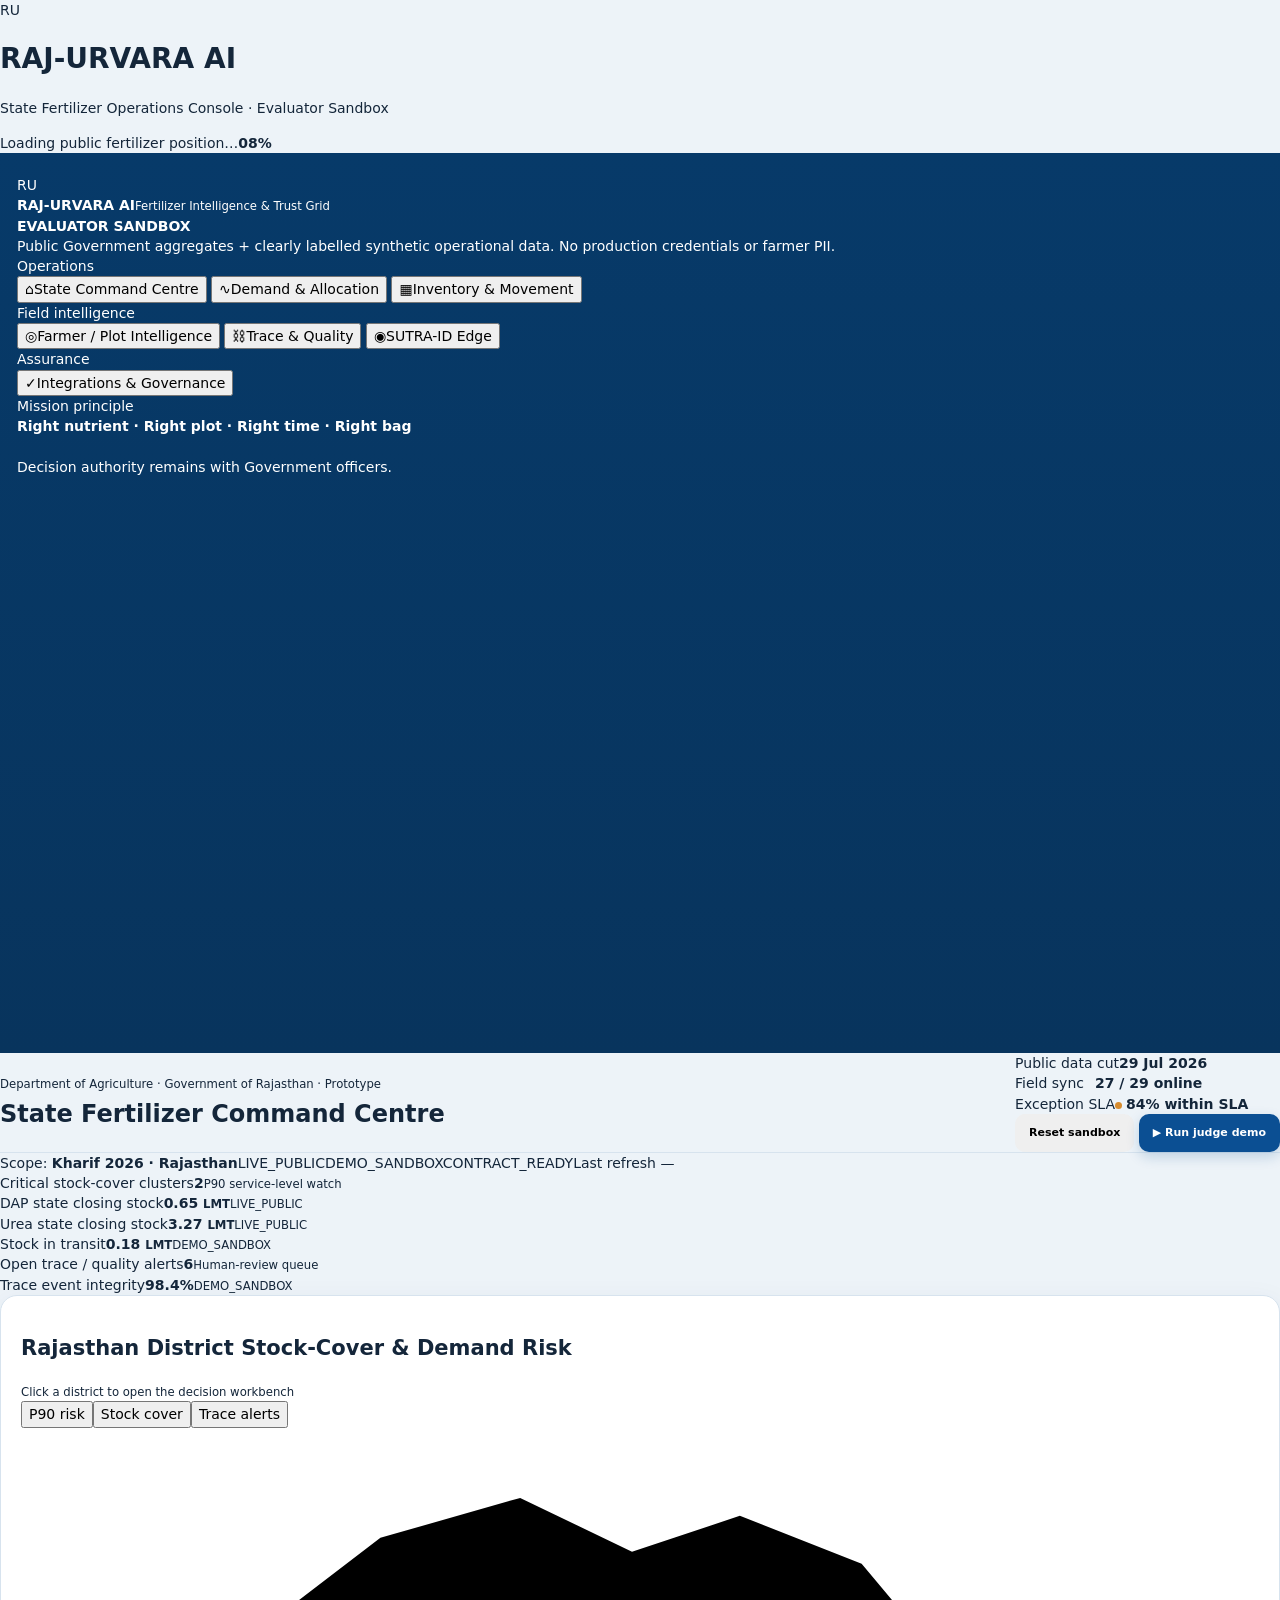
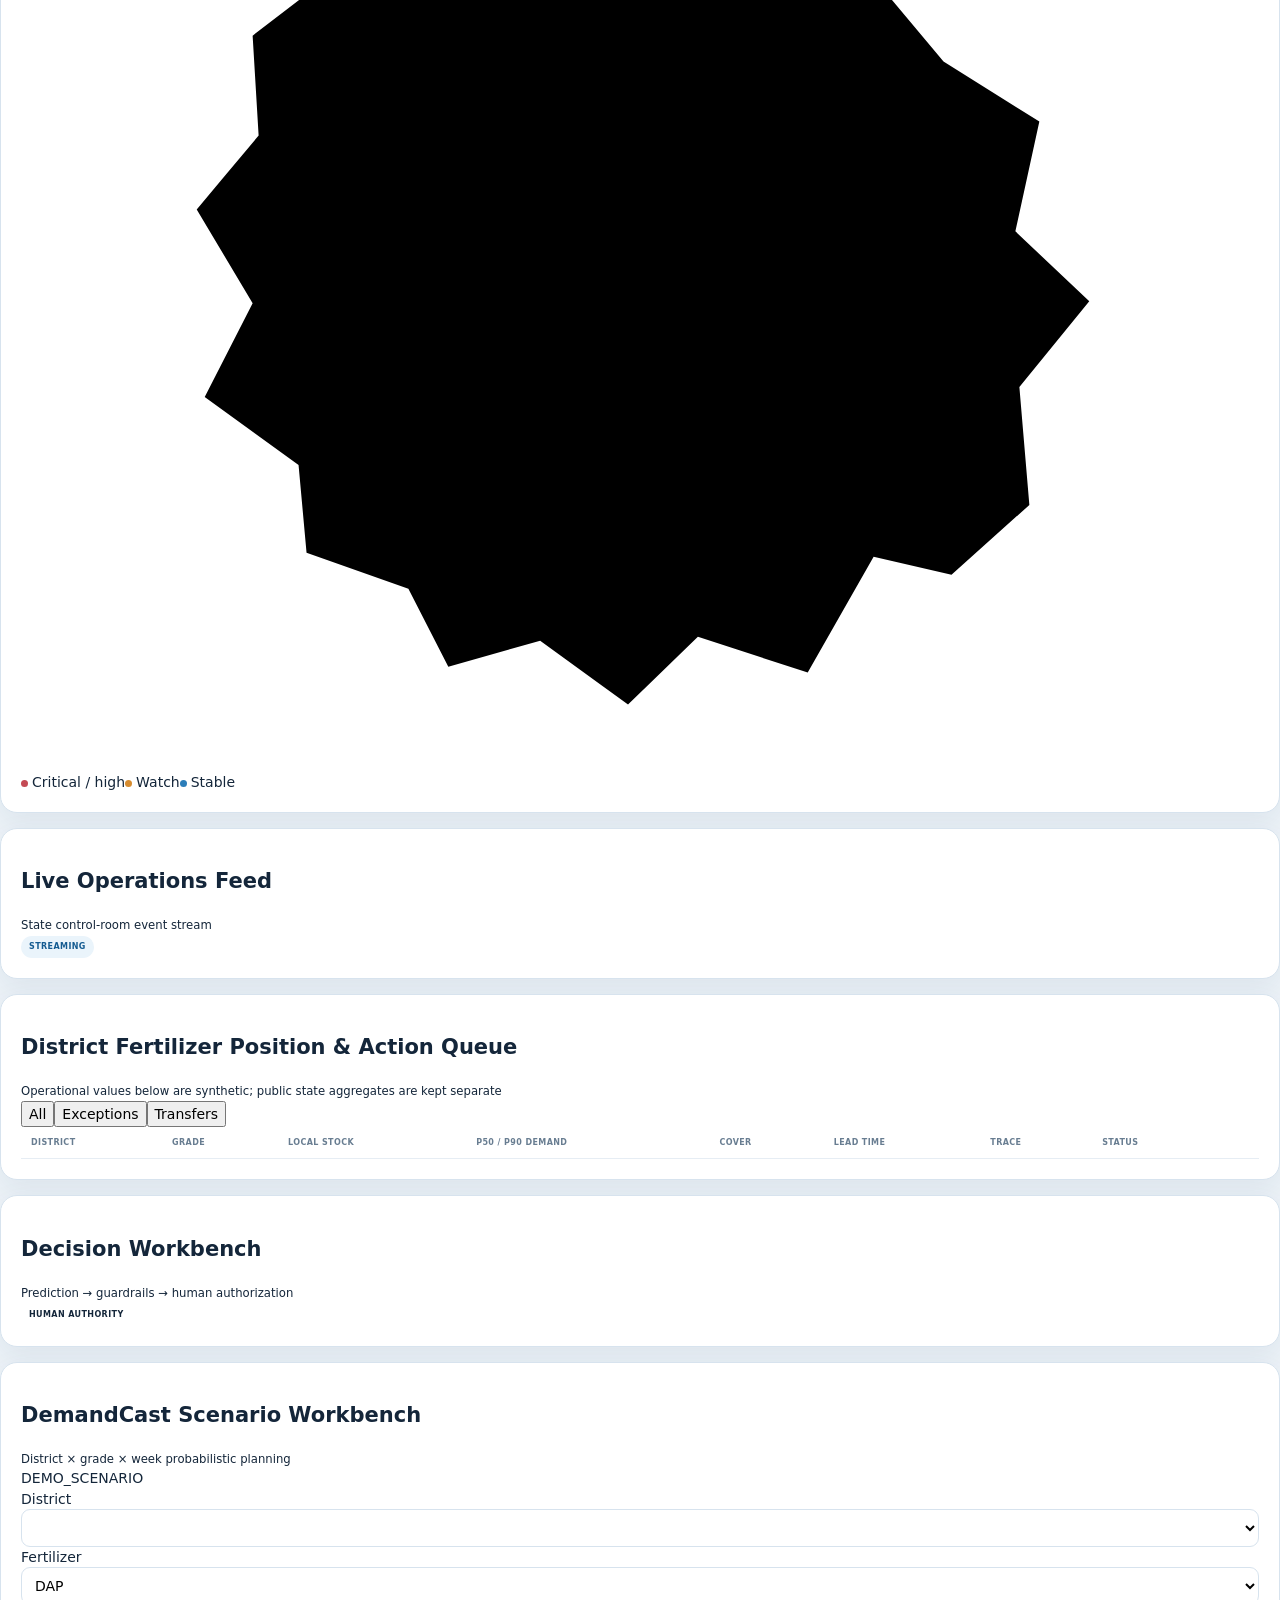
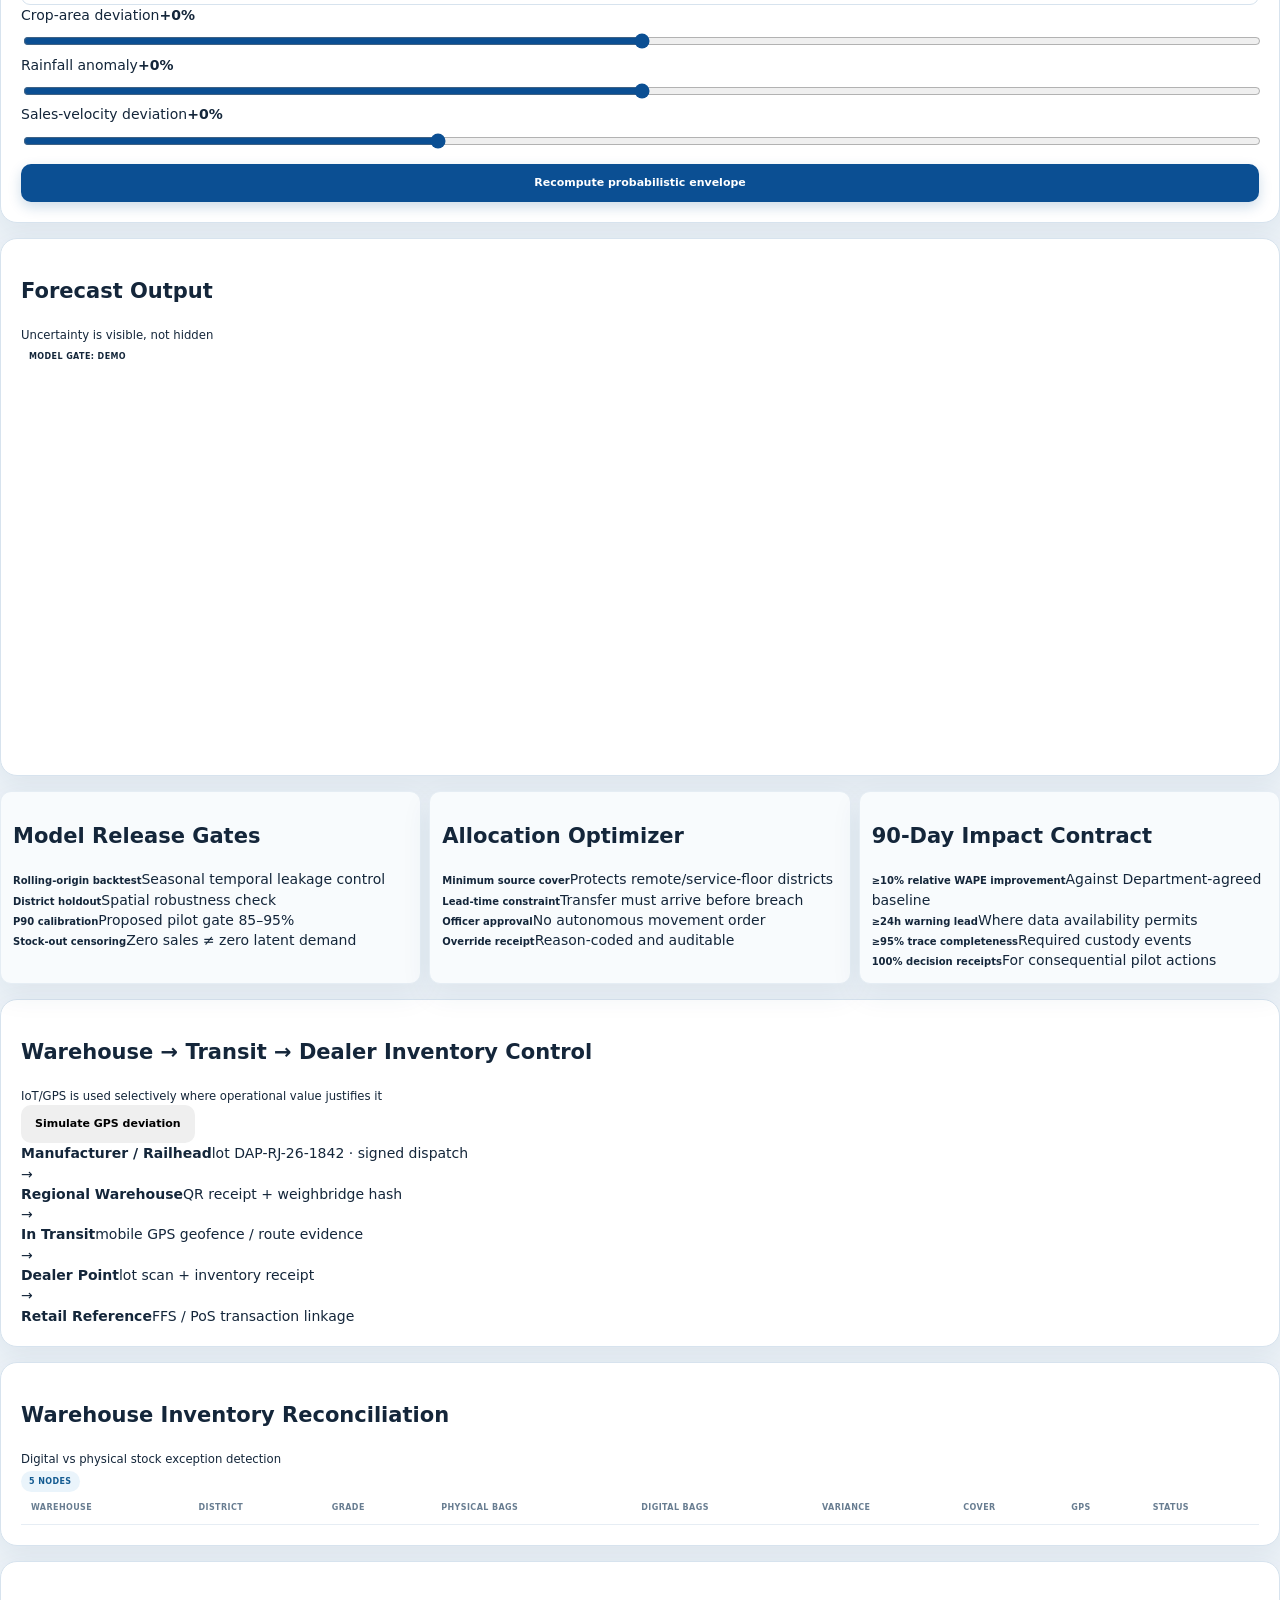
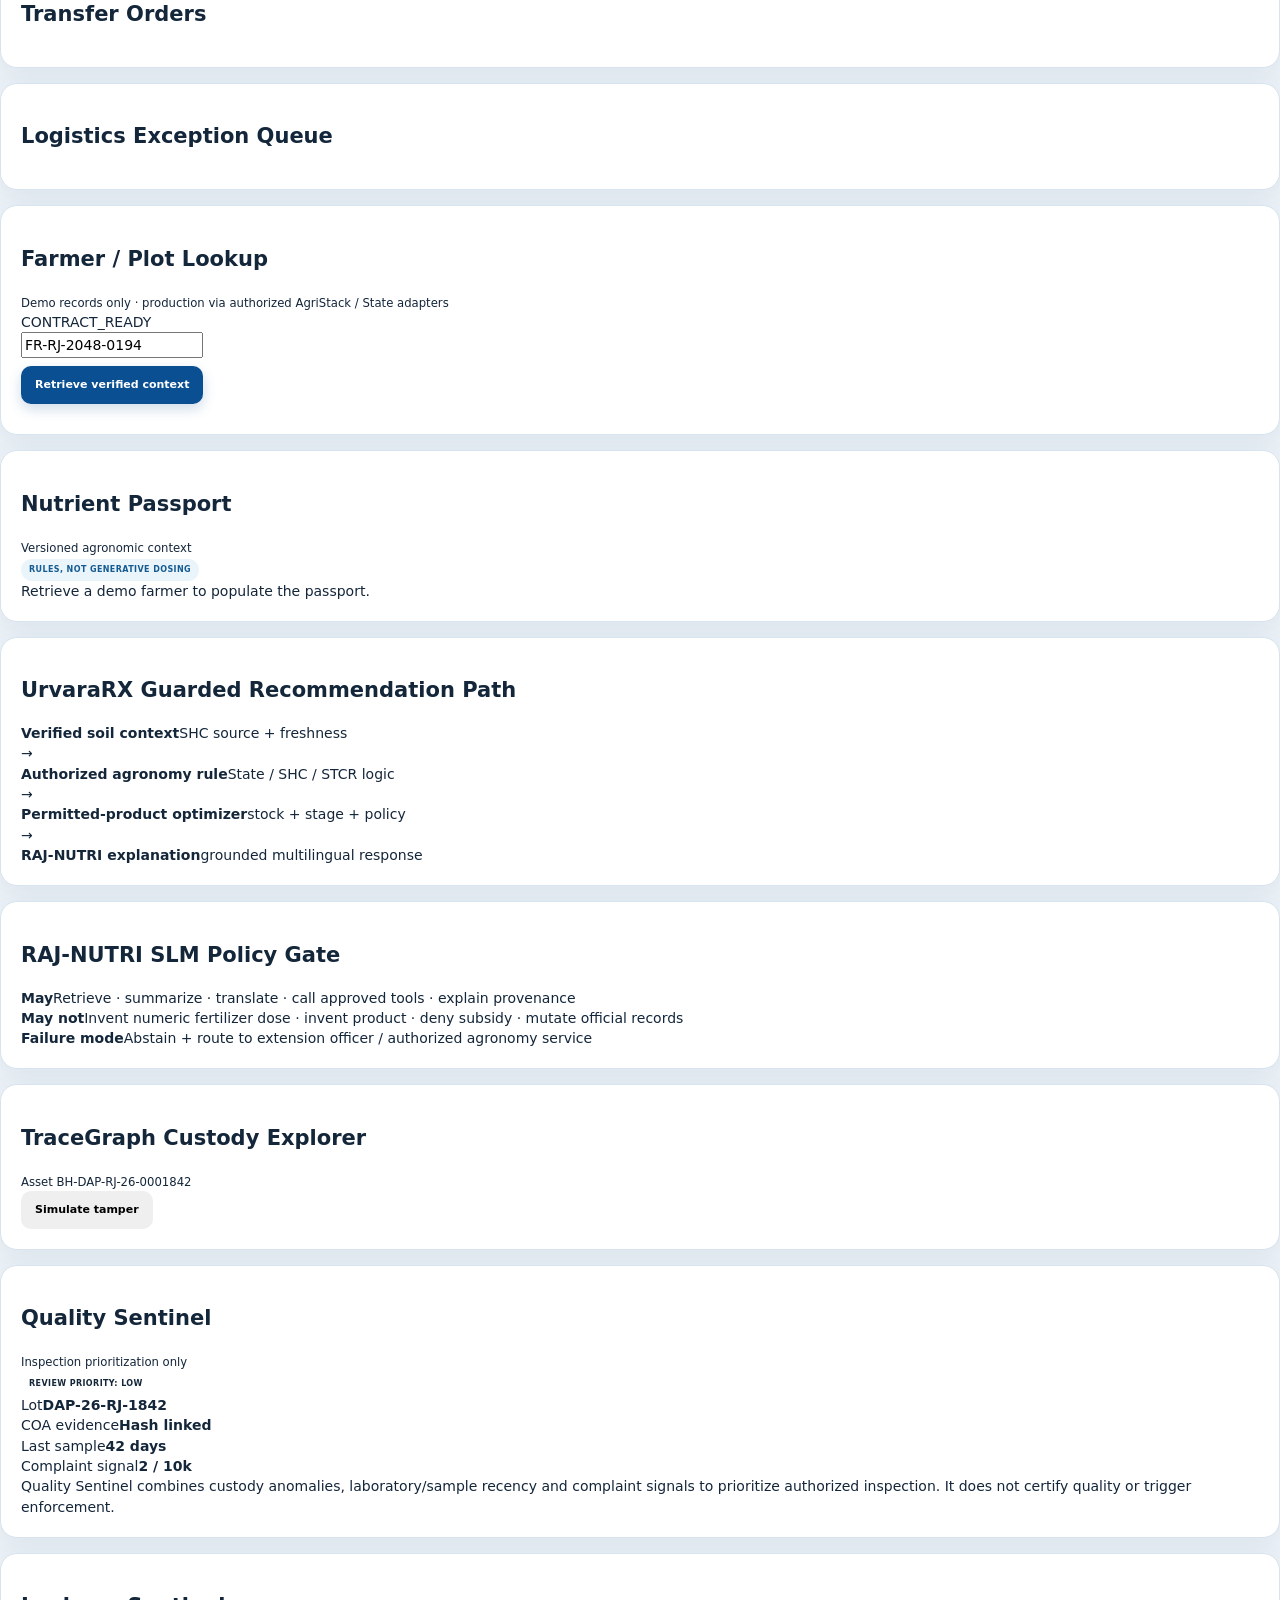
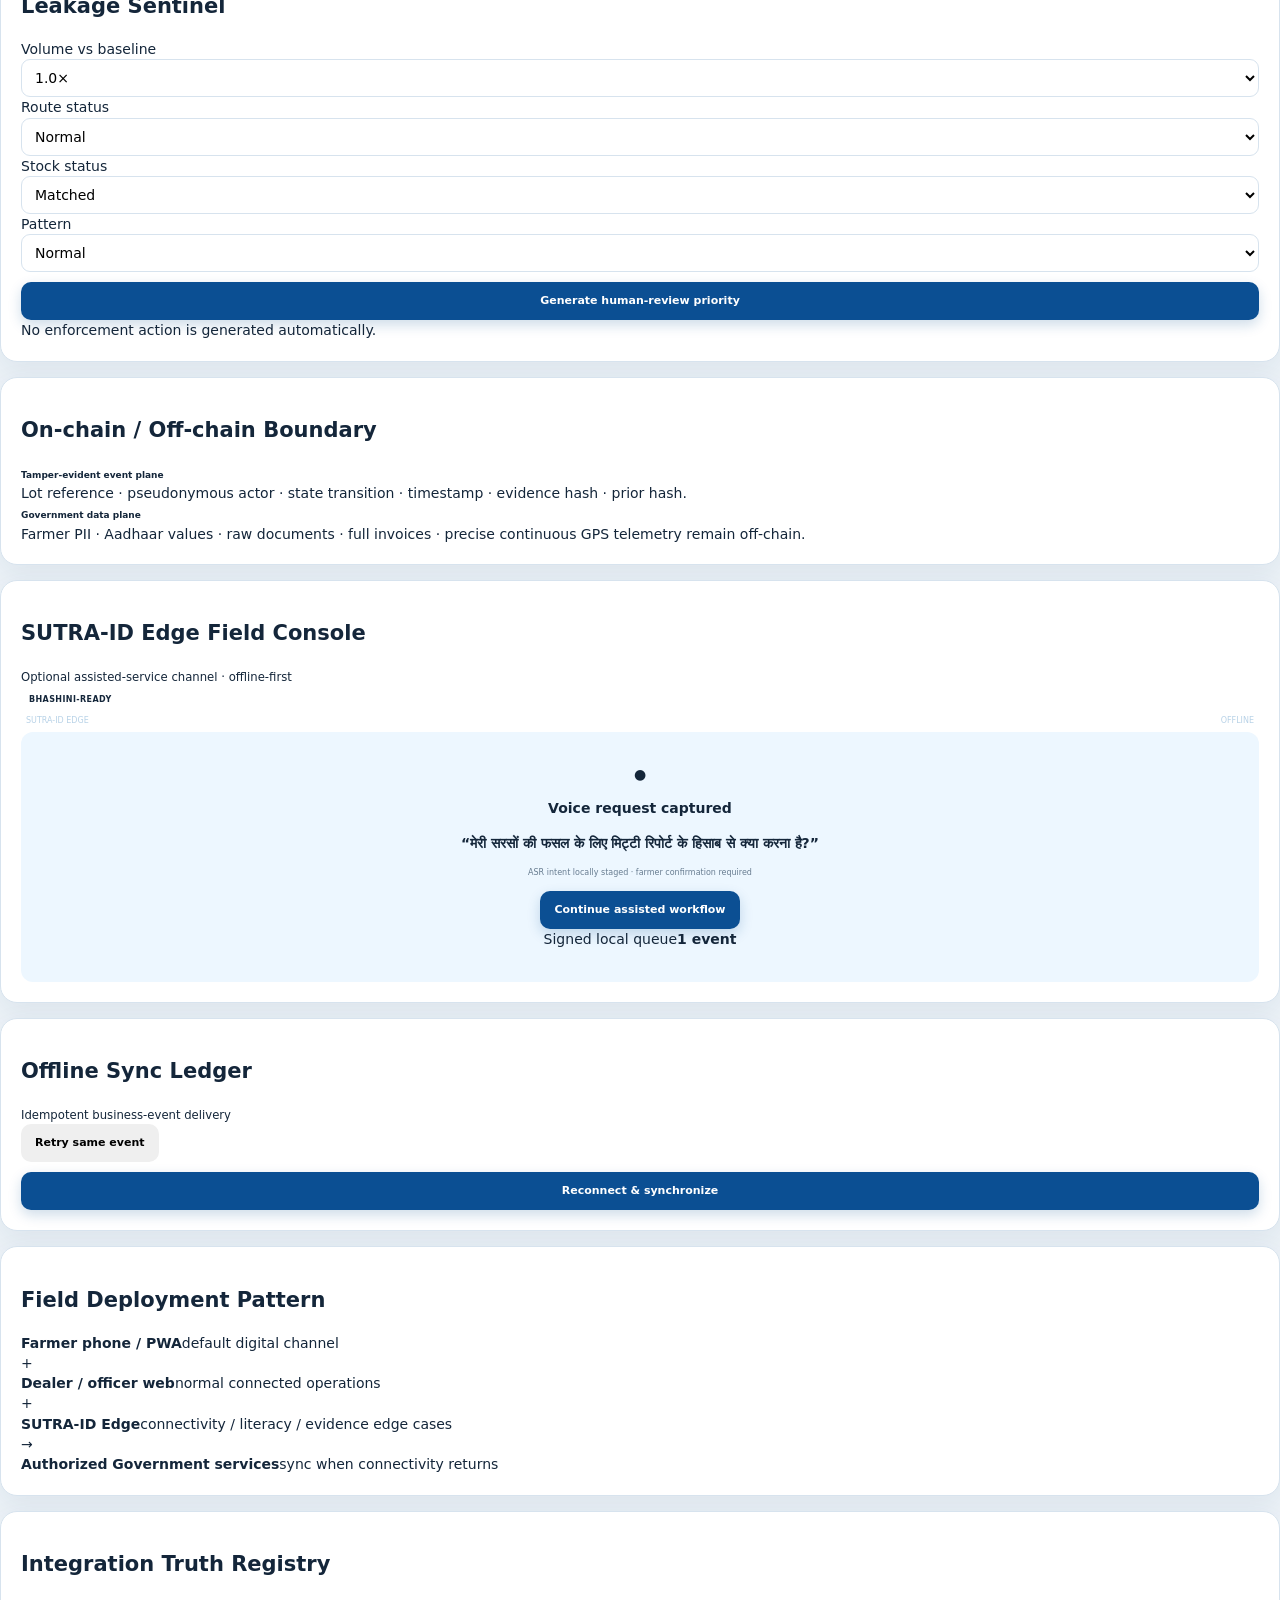
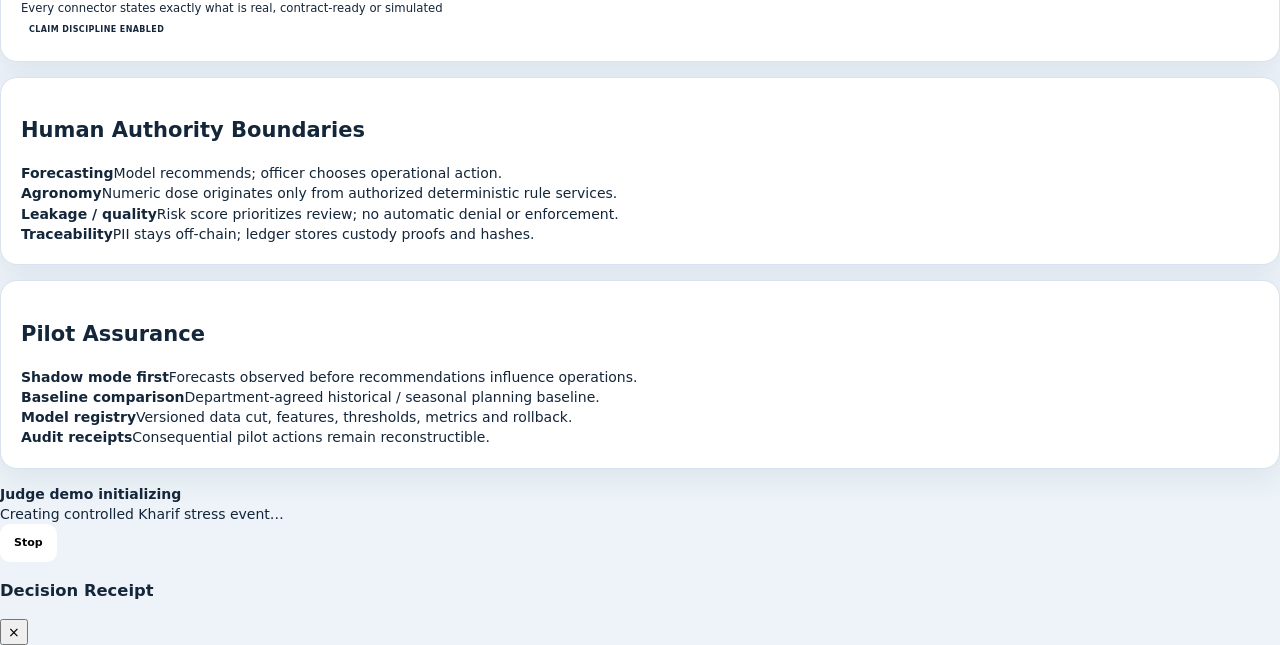
==== commit 321e3096: "feat: replace pitch UI with v4 fertilizer operations console" ====
--- a/dashboard/index.html
+++ b/dashboard/index.html
@@ -3,114 +3,109 @@
 <head>
 <meta charset="utf-8">
 <meta name="viewport" content="width=device-width,initial-scale=1">
-<meta name="theme-color" content="#0b4f93">
-<title>RAJ-URVARA AI | Rajasthan Fertilizer Intelligence & Trust Grid</title>
+<meta name="theme-color" content="#0a4d8c">
+<title>RAJ-URVARA AI | State Fertilizer Operations Console</title>
 <link rel="stylesheet" href="styles.css">
 </head>
 <body>
-<div id="splash" class="splash" aria-live="polite">
-  <div class="splash-card">
-    <div class="state-mark">र</div>
-    <div><div class="gov-kicker">Government of Rajasthan · Evaluator Sandbox</div><h1>RAJ-URVARA AI</h1><p>Rajasthan Fertilizer Intelligence & Trust Grid</p></div>
-    <div class="boot-track"><span id="bootBar"></span></div><div id="bootText" class="boot-text">Initializing secure public-evidence layer…</div>
+<div id="boot"><div class="bootbox"><div class="boothead"><div class="seal">RU</div><div><h1>RAJ-URVARA AI</h1><p>State Fertilizer Operations Console · Evaluator Sandbox</p></div></div><div class="bootline"><i id="bootbar"></i></div><div class="bootstatus"><span id="bootmsg">Loading public fertilizer position…</span><b id="bootpct">08%</b></div></div></div>
+<div class="shell">
+<aside class="sidebar">
+ <div class="brand"><div class="seal">RU</div><div><b>RAJ-URVARA AI</b><small>Fertilizer Intelligence & Trust Grid</small></div></div>
+ <div class="environment"><strong>EVALUATOR SANDBOX</strong><br>Public Government aggregates + clearly labelled synthetic operational data. No production credentials or farmer PII.</div>
+ <div class="navgroup">Operations</div><div class="nav">
+  <button class="active" data-page="command"><span class="ico">⌂</span>State Command Centre</button>
+  <button data-page="demand"><span class="ico">∿</span>Demand & Allocation</button>
+  <button data-page="inventory"><span class="ico">▦</span>Inventory & Movement</button>
+ </div>
+ <div class="navgroup">Field intelligence</div><div class="nav">
+  <button data-page="farmer"><span class="ico">◎</span>Farmer / Plot Intelligence</button>
+  <button data-page="trace"><span class="ico">⛓</span>Trace & Quality</button>
+  <button data-page="sutra"><span class="ico">◉</span>SUTRA-ID Edge</button>
+ </div>
+ <div class="navgroup">Assurance</div><div class="nav">
+  <button data-page="governance"><span class="ico">✓</span>Integrations & Governance</button>
+ </div>
+ <div class="sidefoot">Mission principle<br><b style="color:white">Right nutrient · Right plot · Right time · Right bag</b><br><br>Decision authority remains with Government officers.</div>
+</aside>
+<main class="app">
+<header class="topbar">
+ <div class="titleblock"><small>Department of Agriculture · Government of Rajasthan · Prototype</small><h1 id="pageTitle">State Fertilizer Command Centre</h1></div>
+ <div class="toolbar">
+  <div class="statusbox"><span>Public data cut</span><b>29 Jul 2026</b></div>
+  <div class="statusbox"><span>Field sync</span><b><i class="dot green"></i>27 / 29 online</b></div>
+  <div class="statusbox"><span>Exception SLA</span><b><i class="dot amber"></i>84% within SLA</b></div>
+  <button class="btn outline" id="resetBtn">Reset sandbox</button>
+  <button class="btn primary" id="judgeDemo">▶ Run judge demo</button>
+ </div>
+</header>
+<div class="content">
+ <div class="commandstrip"><span class="scope">Scope: <b>Kharif 2026 · Rajasthan</b></span><span class="source-tag">LIVE_PUBLIC</span><span class="source-tag demo">DEMO_SANDBOX</span><span class="source-tag contract">CONTRACT_READY</span><span class="right scope" id="clock">Last refresh —</span></div>
+
+ <section id="command" class="page active">
+  <div class="kpis">
+   <div class="kpi alert"><span>Critical stock-cover clusters</span><b id="kpiCritical">2</b><small>P90 service-level watch</small></div>
+   <div class="kpi warn"><span>DAP state closing stock</span><b>0.65 <small>LMT</small></b><small>LIVE_PUBLIC</small></div>
+   <div class="kpi good"><span>Urea state closing stock</span><b>3.27 <small>LMT</small></b><small>LIVE_PUBLIC</small></div>
+   <div class="kpi"><span>Stock in transit</span><b id="kpiTransit">0.18 <small>LMT</small></b><small>DEMO_SANDBOX</small></div>
+   <div class="kpi"><span>Open trace / quality alerts</span><b id="kpiTrace">6</b><small>Human-review queue</small></div>
+   <div class="kpi good"><span>Trace event integrity</span><b id="kpiIntegrity">98.4%</b><small>DEMO_SANDBOX</small></div>
   </div>
+  <div class="grid-main">
+   <div class="panel"><div class="panelhead"><div><h2>Rajasthan District Stock-Cover & Demand Risk</h2><small>Click a district to open the decision workbench</small></div><div class="paneltools"><button class="chip active" data-mapmode="risk">P90 risk</button><button class="chip" data-mapmode="stock">Stock cover</button><button class="chip" data-mapmode="trace">Trace alerts</button></div></div><div class="maparea"><svg viewBox="0 0 620 470" id="map"><path class="state" d="M180 55 L250 35 L306 62 L360 44 L421 68 L462 117 L510 147 L498 202 L535 237 L500 280 L505 339 L466 374 L427 365 L394 423 L339 405 L304 439 L260 407 L214 420 L194 381 L143 363 L139 319 L92 285 L116 238 L88 191 L119 154 L116 104 Z"/><path class="roads" d="M235 85 L286 136 L349 183 L411 230 L471 302 M171 301 L251 277 L331 255 L423 226 M203 149 L272 219 L351 286 L407 354 M142 240 L220 216 L303 192 L390 166"/><g id="markers"></g></svg><div class="maplegend"><span><i class="dot red"></i>Critical / high</span><span><i class="dot amber"></i>Watch</span><span><i class="dot" style="background:#2b7db9"></i>Stable</span></div></div></div>
+   <div class="panel"><div class="panelhead"><div><h2>Live Operations Feed</h2><small>State control-room event stream</small></div><span class="badge info">streaming</span></div><div class="opfeed" id="feed"></div></div>
+  </div>
+  <div class="grid-main ops-table-wrap">
+   <div class="panel"><div class="panelhead"><div><h2>District Fertilizer Position & Action Queue</h2><small>Operational values below are synthetic; public state aggregates are kept separate</small></div><div class="paneltools"><button class="chip active">All</button><button class="chip">Exceptions</button><button class="chip">Transfers</button></div></div><div class="tablebox"><table class="ops-table"><thead><tr><th>District</th><th>Grade</th><th>Local stock</th><th>P50 / P90 demand</th><th>Cover</th><th>Lead time</th><th>Trace</th><th>Status</th><th></th></tr></thead><tbody id="districtRows"></tbody></table></div></div>
+   <div class="panel"><div class="panelhead"><div><h2>Decision Workbench</h2><small>Prediction → guardrails → human authorization</small></div><span class="badge violet">human authority</span></div><div class="workbench" id="workbench"></div></div>
+  </div>
+ </section>
+
+ <section id="demand" class="page">
+  <div class="sectiongrid">
+   <div class="panel"><div class="panelhead"><div><h2>DemandCast Scenario Workbench</h2><small>District × grade × week probabilistic planning</small></div><span class="source-tag demo">DEMO_SCENARIO</span></div><div class="cardbody"><div class="formgrid"><label>District<select id="forecastDistrict"></select></label><label>Fertilizer<select id="forecastFert"><option>DAP</option><option>UREA</option><option>NPKS</option><option>MOP</option></select></label></div><div class="slider"><label><span>Crop-area deviation</span><b id="areaOut">+0%</b></label><input id="areaRange" type="range" min="-25" max="25" value="0"></div><div class="slider"><label><span>Rainfall anomaly</span><b id="rainOut">+0%</b></label><input id="rainRange" type="range" min="-40" max="40" value="0"></div><div class="slider"><label><span>Sales-velocity deviation</span><b id="salesOut">+0%</b></label><input id="salesRange" type="range" min="-20" max="40" value="0"></div><button class="btn primary full" id="forecastBtn">Recompute probabilistic envelope</button></div></div>
+   <div class="panel"><div class="panelhead"><div><h2>Forecast Output</h2><small>Uncertainty is visible, not hidden</small></div><span class="badge healthy">model gate: demo</span></div><div class="cardbody"><div class="quantiles" id="quantiles"></div><div class="chart"><svg viewBox="0 0 600 185" id="forecastChart"></svg></div><div class="subtext" id="forecastExplain"></div></div></div>
+  </div>
+  <div class="sectiongrid three" style="margin-top:10px">
+   <div class="panel"><div class="panelhead"><h2>Model Release Gates</h2></div><div class="cardbody"><div class="signal-list"><div class="signal"><b>Rolling-origin backtest</b><span>Seasonal temporal leakage control</span></div><div class="signal"><b>District holdout</b><span>Spatial robustness check</span></div><div class="signal"><b>P90 calibration</b><span>Proposed pilot gate 85–95%</span></div><div class="signal"><b>Stock-out censoring</b><span>Zero sales ≠ zero latent demand</span></div></div></div></div>
+   <div class="panel"><div class="panelhead"><h2>Allocation Optimizer</h2></div><div class="cardbody"><div class="signal-list"><div class="signal"><b>Minimum source cover</b><span>Protects remote/service-floor districts</span></div><div class="signal"><b>Lead-time constraint</b><span>Transfer must arrive before breach</span></div><div class="signal"><b>Officer approval</b><span>No autonomous movement order</span></div><div class="signal"><b>Override receipt</b><span>Reason-coded and auditable</span></div></div></div></div>
+   <div class="panel"><div class="panelhead"><h2>90-Day Impact Contract</h2></div><div class="cardbody"><div class="signal-list"><div class="signal"><b>≥10% relative WAPE improvement</b><span>Against Department-agreed baseline</span></div><div class="signal"><b>≥24h warning lead</b><span>Where data availability permits</span></div><div class="signal"><b>≥95% trace completeness</b><span>Required custody events</span></div><div class="signal"><b>100% decision receipts</b><span>For consequential pilot actions</span></div></div></div></div>
+  </div>
+ </section>
+
+ <section id="inventory" class="page">
+  <div class="panel"><div class="panelhead"><div><h2>Warehouse → Transit → Dealer Inventory Control</h2><small>IoT/GPS is used selectively where operational value justifies it</small></div><button class="btn outline" id="simulateGps">Simulate GPS deviation</button></div><div class="warehouse-flow"><div class="flow-node"><b>Manufacturer / Railhead</b><span>lot DAP-RJ-26-1842 · signed dispatch</span></div><span class="arrow">→</span><div class="flow-node"><b>Regional Warehouse</b><span>QR receipt + weighbridge hash</span></div><span class="arrow">→</span><div class="flow-node"><b>In Transit</b><span>mobile GPS geofence / route evidence</span></div><span class="arrow">→</span><div class="flow-node"><b>Dealer Point</b><span>lot scan + inventory receipt</span></div><span class="arrow">→</span><div class="flow-node"><b>Retail Reference</b><span>FFS / PoS transaction linkage</span></div></div></div>
+  <div class="panel" style="margin-top:10px"><div class="panelhead"><div><h2>Warehouse Inventory Reconciliation</h2><small>Digital vs physical stock exception detection</small></div><span class="badge info">5 nodes</span></div><div class="tablebox"><table class="ops-table"><thead><tr><th>Warehouse</th><th>District</th><th>Grade</th><th>Physical bags</th><th>Digital bags</th><th>Variance</th><th>Cover</th><th>GPS</th><th>Status</th></tr></thead><tbody id="warehouseRows"></tbody></table></div></div>
+  <div class="sectiongrid" style="margin-top:10px"><div class="panel"><div class="panelhead"><h2>Transfer Orders</h2></div><div class="cardbody" id="transferOrders"></div></div><div class="panel"><div class="panelhead"><h2>Logistics Exception Queue</h2></div><div class="cardbody" id="logisticsQueue"></div></div></div>
+ </section>
+
+ <section id="farmer" class="page">
+  <div class="sectiongrid">
+   <div class="panel"><div class="panelhead"><div><h2>Farmer / Plot Lookup</h2><small>Demo records only · production via authorized AgriStack / State adapters</small></div><span class="source-tag contract">CONTRACT_READY</span></div><div class="cardbody"><div class="searchbar"><input id="farmerSearch" value="FR-RJ-2048-0194" placeholder="Farmer ID / plot reference"></div><div style="height:8px"></div><button class="btn primary" id="lookupFarmer">Retrieve verified context</button><div id="farmerResult" style="margin-top:10px"></div></div></div>
+   <div class="panel"><div class="panelhead"><div><h2>Nutrient Passport</h2><small>Versioned agronomic context</small></div><span class="badge info">rules, not generative dosing</span></div><div class="cardbody" id="passport"><div class="subtext">Retrieve a demo farmer to populate the passport.</div></div></div>
+  </div>
+  <div class="sectiongrid" style="margin-top:10px"><div class="panel"><div class="panelhead"><h2>UrvaraRX Guarded Recommendation Path</h2></div><div class="cardbody"><div class="warehouse-flow" style="padding:0"><div class="flow-node"><b>Verified soil context</b><span>SHC source + freshness</span></div><span class="arrow">→</span><div class="flow-node"><b>Authorized agronomy rule</b><span>State / SHC / STCR logic</span></div><span class="arrow">→</span><div class="flow-node"><b>Permitted-product optimizer</b><span>stock + stage + policy</span></div><span class="arrow">→</span><div class="flow-node"><b>RAJ-NUTRI explanation</b><span>grounded multilingual response</span></div></div></div></div><div class="panel"><div class="panelhead"><h2>RAJ-NUTRI SLM Policy Gate</h2></div><div class="cardbody"><div class="signal-list"><div class="signal"><b>May</b><span>Retrieve · summarize · translate · call approved tools · explain provenance</span></div><div class="signal"><b>May not</b><span>Invent numeric fertilizer dose · invent product · deny subsidy · mutate official records</span></div><div class="signal"><b>Failure mode</b><span>Abstain + route to extension officer / authorized agronomy service</span></div></div></div></div></div>
+ </section>
+
+ <section id="trace" class="page">
+  <div class="sectiongrid"><div class="panel"><div class="panelhead"><div><h2>TraceGraph Custody Explorer</h2><small>Asset BH-DAP-RJ-26-0001842</small></div><button class="btn outline" id="tamperBtn">Simulate tamper</button></div><div class="trace-timeline" id="timeline"></div></div><div class="panel"><div class="panelhead"><div><h2>Quality Sentinel</h2><small>Inspection prioritization only</small></div><span class="badge healthy" id="qualityBadge">Review priority: low</span></div><div class="cardbody"><div class="meta-grid"><div class="meta"><span>Lot</span><b>DAP-26-RJ-1842</b></div><div class="meta"><span>COA evidence</span><b>Hash linked</b></div><div class="meta"><span>Last sample</span><b>42 days</b></div><div class="meta"><span>Complaint signal</span><b>2 / 10k</b></div></div><div class="subtext">Quality Sentinel combines custody anomalies, laboratory/sample recency and complaint signals to prioritize authorized inspection. It does not certify quality or trigger enforcement.</div></div></div></div>
+  <div class="sectiongrid" style="margin-top:10px"><div class="panel"><div class="panelhead"><h2>Leakage Sentinel</h2></div><div class="cardbody"><div class="formgrid"><label>Volume vs baseline<select id="volSel"><option value="1">1.0×</option><option value="1.8">1.8×</option><option value="2.6">2.6×</option><option value="3.2">3.2×</option></select></label><label>Route status<select id="routeSel"><option value="0">Normal</option><option value="22">Geofence deviation</option></select></label><label>Stock status<select id="stockSel"><option value="0">Matched</option><option value="30">Digital / physical mismatch</option></select></label><label>Pattern<select id="patternSel"><option value="0">Normal</option><option value="18">Rapid repeat pattern</option></select></label></div><button class="btn primary full" id="scoreBtn">Generate human-review priority</button><div id="sentinelOut" class="rec">No enforcement action is generated automatically.</div></div></div><div class="panel"><div class="panelhead"><h2>On-chain / Off-chain Boundary</h2></div><div class="cardbody"><div class="sectiongrid"><div><b style="font-size:9px">Tamper-evident event plane</b><div class="subtext">Lot reference · pseudonymous actor · state transition · timestamp · evidence hash · prior hash.</div></div><div><b style="font-size:9px">Government data plane</b><div class="subtext">Farmer PII · Aadhaar values · raw documents · full invoices · precise continuous GPS telemetry remain off-chain.</div></div></div></div></div></div>
+ </section>
+
+ <section id="sutra" class="page">
+  <div class="sectiongrid"><div class="panel"><div class="panelhead"><div><h2>SUTRA-ID Edge Field Console</h2><small>Optional assisted-service channel · offline-first</small></div><span class="badge violet">BHASHINI-ready</span></div><div class="cardbody"><div class="device-shell"><div class="device-top"><span>SUTRA-ID EDGE</span><span id="deviceNet">OFFLINE</span></div><div class="device-screen"><div class="mic">●</div><b id="deviceTitle" style="margin-top:14px">Voice request captured</b><p id="deviceText">“मेरी सरसों की फसल के लिए मिट्टी रिपोर्ट के हिसाब से क्या करना है?”</p><small id="deviceSub">ASR intent locally staged · farmer confirmation required</small><button class="btn primary" id="deviceNext" style="margin-top:13px">Continue assisted workflow</button><div class="sync-status"><span>Signed local queue</span><b id="queueCount">1 event</b></div></div></div></div></div><div class="panel"><div class="panelhead"><div><h2>Offline Sync Ledger</h2><small>Idempotent business-event delivery</small></div><button class="btn outline" id="retrySync">Retry same event</button></div><div class="cardbody"><div id="syncLedger" class="signal-list"></div><button class="btn primary full" id="goOnline">Reconnect & synchronize</button></div></div></div>
+  <div class="panel" style="margin-top:10px"><div class="panelhead"><h2>Field Deployment Pattern</h2></div><div class="warehouse-flow"><div class="flow-node"><b>Farmer phone / PWA</b><span>default digital channel</span></div><span class="arrow">+</span><div class="flow-node"><b>Dealer / officer web</b><span>normal connected operations</span></div><span class="arrow">+</span><div class="flow-node"><b>SUTRA-ID Edge</b><span>connectivity / literacy / evidence edge cases</span></div><span class="arrow">→</span><div class="flow-node"><b>Authorized Government services</b><span>sync when connectivity returns</span></div></div></div>
+ </section>
+
+ <section id="governance" class="page">
+  <div class="panel"><div class="panelhead"><div><h2>Integration Truth Registry</h2><small>Every connector states exactly what is real, contract-ready or simulated</small></div><span class="badge healthy">claim discipline enabled</span></div><div class="cardbody"><div class="integration-grid" id="integrations"></div></div></div>
+  <div class="sectiongrid" style="margin-top:10px"><div class="panel"><div class="panelhead"><h2>Human Authority Boundaries</h2></div><div class="cardbody"><div class="signal-list"><div class="signal"><b>Forecasting</b><span>Model recommends; officer chooses operational action.</span></div><div class="signal"><b>Agronomy</b><span>Numeric dose originates only from authorized deterministic rule services.</span></div><div class="signal"><b>Leakage / quality</b><span>Risk score prioritizes review; no automatic denial or enforcement.</span></div><div class="signal"><b>Traceability</b><span>PII stays off-chain; ledger stores custody proofs and hashes.</span></div></div></div></div><div class="panel"><div class="panelhead"><h2>Pilot Assurance</h2></div><div class="cardbody"><div class="signal-list"><div class="signal"><b>Shadow mode first</b><span>Forecasts observed before recommendations influence operations.</span></div><div class="signal"><b>Baseline comparison</b><span>Department-agreed historical / seasonal planning baseline.</span></div><div class="signal"><b>Model registry</b><span>Versioned data cut, features, thresholds, metrics and rollback.</span></div><div class="signal"><b>Audit receipts</b><span>Consequential pilot actions remain reconstructible.</span></div></div></div></div></div>
+ </section>
 </div>
-<div class="app-shell">
-  <aside class="sidebar">
-    <div class="brand-row"><div class="brand-seal">RU</div><div><b>RAJ-URVARA AI</b><span>Fertilizer Intelligence & Trust Grid</span></div></div>
-    <div class="sandbox-flag"><span class="status-dot"></span><div><b>EVALUATOR SANDBOX</b><small>Public state data + clearly labelled synthetic operating signals</small></div></div>
-    <nav id="nav" aria-label="Primary navigation">
-      <button class="nav-btn active" data-tab="command"><span>01</span>Executive Command Centre</button>
-      <button class="nav-btn" data-tab="map"><span>02</span>Allocation Twin & Map</button>
-      <button class="nav-btn" data-tab="forecast"><span>03</span>DemandCast Forecast</button>
-      <button class="nav-btn" data-tab="nutrient"><span>04</span>NutrientTwin / UrvaraRX</button>
-      <button class="nav-btn" data-tab="trace"><span>05</span>TraceGraph Custody</button>
-      <button class="nav-btn" data-tab="sentinel"><span>06</span>Quality & Leakage Sentinel</button>
-      <button class="nav-btn" data-tab="sutra"><span>07</span>SUTRA-ID Field Assist</button>
-      <button class="nav-btn" data-tab="policy"><span>08</span>Balanced-Use Policy Lab</button>
-      <button class="nav-btn" data-tab="governance"><span>09</span>Integrations & Governance</button>
-    </nav>
-    <div class="side-principle"><span>MISSION PRINCIPLE</span><b>Right nutrient · Right plot<br>Right time · Right bag</b></div>
-  </aside>
+</main></div>
 
-  <main class="main">
-    <header class="topbar">
-      <div><div class="breadcrumb">Department of Agriculture · Government of Rajasthan · Prototype</div><h1 id="pageTitle">Executive Fertilizer Command Centre</h1></div>
-      <div class="top-actions"><div class="asof"><span>PUBLIC DATA CUT</span><b>29 Jul 2026</b></div><button id="tourBtn" class="btn secondary">Guided evaluator tour</button><button id="stressBtn" class="btn primary">▶ Run Kharif Stress Demo</button></div>
-    </header>
-
-    <div class="truth-strip"><span><b>LIVE_PUBLIC</b> = cited government aggregate</span><span><b>CONTRACT_READY</b> = adapter designed; authorization required</span><span><b>DEMO_SANDBOX</b> = synthetic operational demo</span><span class="ml-auto"><i class="pulse"></i> System nominal</span></div>
-
-    <section id="command" class="tab active">
-      <div class="hero-grid">
-        <article class="hero-card blue"><div class="hero-copy"><span class="kicker">STATEWIDE INTELLIGENCE</span><h2>From reactive fertilizer distribution to a continuously learning nutrient & supply control plane.</h2><p>RAJ-URVARA links public fertilizer position, crop/soil context, probabilistic demand, human-approved rebalancing, custody evidence and last-mile assisted execution.</p><div class="hero-actions"><button class="btn white" data-jump="map">Open allocation twin</button><button class="text-btn" data-jump="governance">View claim discipline →</button></div></div><div class="hero-orbit" aria-hidden="true"><div class="orbit one"></div><div class="orbit two"></div><div class="core">AI<br><small>+ rules</small></div><span class="node n1">SHC</span><span class="node n2">DCS</span><span class="node n3">iFMS</span><span class="node n4">SUTRA</span></div></article>
-        <article class="impact-card"><span class="kicker">WHY THIS MATTERS</span><h3>Product-level mismatch is visible in current public data.</h3><div class="impact-row"><div><span>UREA</span><b class="counter" data-target="120.0">0</b><small>% DBT sales / requirement</small></div><div><span>DAP</span><b class="counter" data-target="-15.0">0</b><small>% availability vs requirement</small></div></div><p class="note">These are statewide aggregates, not proof of shortage/leakage. They demonstrate why grade-specific, time-specific planning needs better intelligence.</p></article>
-      </div>
-
-      <div class="metric-grid">
-        <article class="metric"><span>Urea closing stock</span><strong>3.27 <small>LMT</small></strong><div class="trend neutral">LIVE_PUBLIC · PIB/DoF</div></article>
-        <article class="metric"><span>DAP closing stock</span><strong>0.65 <small>LMT</small></strong><div class="trend neutral">LIVE_PUBLIC · PIB/DoF</div></article>
-        <article class="metric"><span>P90 district watch</span><strong id="watchMetric">03 <small>clusters</small></strong><div class="trend warn">DEMO_SANDBOX</div></article>
-        <article class="metric"><span>Trace event validity</span><strong id="traceMetric">98.4 <small>%</small></strong><div class="trend good">DEMO_SANDBOX</div></article>
-        <article class="metric"><span>Offline signed queue</span><strong id="queueMetric">01 <small>event</small></strong><div class="trend info">SUTRA demo</div></article>
-      </div>
-
-      <article class="panel impact-contract"><div class="panel-head"><div><span class="kicker">90-DAY IMPACT CONTRACT</span><h3>Prototype acceptance is tied to measurable public-service outcomes, not feature count.</h3></div><span class="badge info">Proposed pilot gates</span></div><div class="impact-contract-grid"><div><span>Forecast quality</span><b>≥10%</b><small>relative WAPE improvement vs agreed seasonal baseline</small></div><div><span>P90 calibration</span><b>85–95%</b><small>empirical coverage window on held-out periods</small></div><div><span>Early warning</span><b>≥24 h</b><small>lead time before pilot stock-cover breach where data permits</small></div><div><span>Trace completeness</span><b>≥95%</b><small>required custody events on traced pilot consignments</small></div><div><span>Duplicate sync</span><b>0</b><small>duplicate business events from SUTRA retry tests</small></div><div><span>Decision auditability</span><b>100%</b><small>recommendations carry source, reason, model/rule version and human disposition</small></div></div><div class="impact-contract-note">Targets are proposed engineering acceptance gates to be finalized with the Agriculture Department after data-access and baseline study; they are not claimed achieved outcomes.</div></article>
-
-      <div class="content-grid two-thirds">
-        <article class="panel"><div class="panel-head"><div><span class="kicker live">LIVE_PUBLIC</span><h3>Kharif 2026 fertilizer position · Rajasthan</h3></div><div class="legend-inline"><span class="lreq">Requirement</span><span class="lavail">Availability</span><span class="lsale">DBT Sales</span></div></div><div id="fertChart" class="fert-chart"></div><div class="source-line">Source: Press Information Bureau / Department of Fertilizers, 01 Apr–29 Jul 2026 · figures in LMT.</div></article>
-        <article class="panel"><div class="panel-head"><div><span class="kicker demo">DEMO_SANDBOX</span><h3>Executive exception queue</h3></div><span class="badge warn" id="exceptionCount">7 active</span></div><div id="exceptions" class="exceptions"></div><button class="panel-link" data-jump="map">Open operational map →</button></article>
-      </div>
-
-      <article class="panel loop-panel"><div class="panel-head"><div><span class="kicker">CLOSED-LOOP OPERATING MODEL</span><h3>Every recommendation remains explainable; every movement remains auditable.</h3></div></div><div class="loop"><div><i>1</i><b>Observe</b><span>SHC · crop · weather · stock</span></div><em>→</em><div><i>2</i><b>Infer</b><span>NutrientTwin + DemandCast</span></div><em>→</em><div><i>3</i><b>Plan</b><span>Fair allocation optimization</span></div><em>→</em><div><i>4</i><b>Execute</b><span>iFMS/FFS + TraceGraph</span></div><em>→</em><div><i>5</i><b>Verify</b><span>Dealer/field evidence</span></div><em>→</em><div><i>6</i><b>Learn</b><span>Outcome + next season</span></div></div></article>
-    </section>
-
-    <section id="map" class="tab">
-      <div class="map-layout">
-        <article class="panel map-panel"><div class="panel-head"><div><span class="kicker demo">DEMO_SANDBOX · SCHEMATIC STATE VIEW</span><h3>Allocation Twin · Rajasthan operational risk map</h3></div><div class="map-controls"><button class="chip active" data-layer="risk">P90 risk</button><button class="chip" data-layer="stock">Stock cover</button><button class="chip" data-layer="trace">Trace alerts</button></div></div>
-          <div class="map-wrap"><svg id="rjMap" viewBox="0 0 620 470" role="img" aria-label="Schematic Rajasthan operational map with selectable demo clusters"><defs><linearGradient id="stateFill" x1="0" x2="1"><stop offset="0" stop-color="#e9f3ff"/><stop offset="1" stop-color="#f7fbff"/></linearGradient><filter id="soft"><feDropShadow dx="0" dy="3" stdDeviation="5" flood-opacity=".12"/></filter></defs><path class="state-shape" d="M178 52 L249 30 L310 61 L365 42 L424 70 L461 119 L507 147 L495 201 L533 236 L500 279 L504 336 L465 372 L426 365 L393 422 L337 405 L304 437 L259 405 L215 417 L194 378 L144 362 L139 318 L92 284 L116 236 L88 190 L120 154 L116 104 Z"/><path class="district-line" d="M139 102 L194 155 L247 115 L305 164 L365 118 L426 166 L491 151 M115 190 L171 218 L230 180 L292 228 L353 186 L417 231 L500 205 M112 279 L178 274 L231 319 L303 281 L366 326 L428 282 L504 334 M194 377 L250 350 L303 405 L350 348 L426 365"/></svg><div class="map-legend"><span><i class="dot red"></i>P90 high</span><span><i class="dot amber"></i>Watch</span><span><i class="dot blue"></i>Stable demo</span></div></div>
-          <div class="source-line">Spatial hotspots and values are synthetic for evaluator interaction; the state silhouette is schematic/not an administrative GIS boundary. Production deployment consumes authorized AgriStack/geospatial layers.</div>
-        </article>
-        <aside class="panel selected-panel"><span class="kicker">SELECTED CLUSTER</span><h3 id="clusterName">North-East DAP Watch</h3><div id="clusterMeta" class="cluster-meta"></div><div id="clusterDrivers" class="cluster-drivers"></div><hr><span class="kicker">HUMAN-AUTHORIZED ACTION</span><div id="allocationRecommendation" class="recommendation"></div><button id="approveTransfer" class="btn primary full">Simulate officer approval</button><button id="overrideTransfer" class="btn secondary full">Record override & reason</button><div id="decisionReceipt" class="decision-receipt"><span>DECISION RECEIPT</span><b>Awaiting authorized action</b><small>Reason code, constraint checks, source references and event hash appear here after approval.</small></div></aside>
-      </div>
-      <article class="panel"><div class="panel-head"><div><span class="kicker">FAIRNESS-CONSTRAINED OPTIMIZATION</span><h3>No district is optimized away.</h3></div><span class="badge info">Human approval required</span></div><div class="principle-grid"><div><b>Minimum stock-cover floor</b><span>Protect remote/low-connectivity areas before minimizing transfer cost.</span></div><div><b>Uncertainty-aware</b><span>Plan against P90 when service-level risk is high; not every P50.</span></div><div><b>Override ledger</b><span>Every official override requires a reason and becomes audit evidence.</span></div><div><b>Capacity-aware</b><span>Respect warehouse, vehicle, lead-time and dealer constraints.</span></div></div></article>
-    </section>
-
-    <section id="forecast" class="tab"><div class="content-grid half"><article class="panel controls-panel"><span class="kicker demo">DEMO_SCENARIO</span><h3>DemandCast · 4-week planning envelope</h3><label class="control">Crop-area change <b id="areaLabel">+0%</b><input id="area" type="range" min="-25" max="25" value="0"></label><label class="control">Rainfall anomaly <b id="rainLabel">+0%</b><input id="rain" type="range" min="-40" max="40" value="0"></label><label class="control">Product<select id="product"><option value="DAP">DAP</option><option value="UREA">UREA</option><option value="NPKS">NPKS</option><option value="MOP">MOP</option></select></label><label class="control">Planning posture<select id="posture"><option value="standard">Standard</option><option value="high">High-service / P90</option></select></label><button id="runScenario" class="btn primary full">Recompute forecast</button></article><article class="panel forecast-panel"><span class="kicker">PROBABILISTIC OUTPUT</span><div id="forecastCards" class="forecast-cards"></div><div class="chart-frame"><div id="forecastCurve" class="forecast-curve"></div><div class="axis"><span>W1</span><span>W2</span><span>W3</span><span>W4</span></div></div><div class="model-gates"><div><b>Rolling-origin</b><span>temporal backtest</span></div><div><b>District holdout</b><span>spatial robustness</span></div><div><b>Quantile coverage</b><span>uncertainty calibration</span></div><div><b>Stock-out censoring</b><span>zero sale ≠ zero demand</span></div></div></article></div><article class="panel"><div class="panel-head"><div><span class="kicker">MODEL RELEASE DISCIPLINE</span><h3>Prediction quality is a deployment gate, not a slide claim.</h3></div></div><div class="table-scroll"><table><thead><tr><th>Release gate</th><th>Question answered</th><th>Production action</th></tr></thead><tbody><tr><td>WAPE / MAE by grade + geography</td><td>Does the model improve over a transparent seasonal baseline?</td><td>Promote only when threshold met.</td></tr><tr><td>P90 empirical coverage</td><td>Is the “high-service” envelope actually calibrated?</td><td>Recalibrate or hold release.</td></tr><tr><td>Spatial holdout</td><td>Does it generalize outside trained districts?</td><td>Flag geography-specific limitations.</td></tr><tr><td>Feature drift</td><td>Did crop/weather/sales behavior change?</td><td>Alert; champion/challenger review.</td></tr></tbody></table></div></article></section>
-
-    <section id="nutrient" class="tab"><div class="content-grid half"><article class="panel"><span class="kicker demo">DETERMINISTIC DEMO</span><h3>NutrientTwin · soil signal assessor</h3><div class="input-grid"><label>N <input id="nVal" type="number" value="28"></label><label>P <input id="pVal" type="number" value="24"></label><label>K <input id="kVal" type="number" value="38"></label><label>Organic C <input id="ocVal" type="number" step="0.01" value="0.38"></label></div><button id="assessNutrient" class="btn primary full">Assess source-backed risk path</button><div id="nutrientResult" class="decision-box"><i>i</i><div><b>No agronomic dose is generated by this sandbox.</b><p>It only demonstrates signal classification and the governed tool path.</p></div></div></article><article class="panel"><span class="kicker">RAJ-NUTRI SLM</span><h3>Small multilingual copilot — deliberately not the agronomist.</h3><div class="flowline"><div>Hindi / local intent</div><em>→</em><div>Tool policy gate</div><em>→</em><div>Authorized SHC/STCR service</div><em>→</em><div>Grounded explanation</div></div><div class="redline"><b>HARD PROHIBITIONS</b><span>invent numeric dose · invent unsupported product · deny subsidy · enforce quality · mutate official records</span></div><p class="subtle">Candidate 1–2B multilingual foundation + LoRA/QLoRA + RAG + schema-constrained tools. Model weights are not falsely claimed as trained in this prototype.</p></article></div><article class="panel"><div class="panel-head"><div><span class="kicker">NUTRIENT PASSPORT</span><h3>Every recommendation must answer “according to which soil/crop truth?”</h3></div></div><div class="passport-grid"><div><span>Farmer ref</span><b>FR-RJ-DEMO-1934</b><small>Pseudonymous demo</small></div><div><span>Plot ref</span><b>PLT-4418</b><small>CONTRACT_READY</small></div><div><span>SHC source</span><b>SHC-24-DEMO</b><small>Versioned</small></div><div><span>Freshness</span><b>142 days</b><small>Retest warning rules configurable</small></div><div><span>Crop / stage</span><b>Bajra · D34</b><small>DEMO_SANDBOX</small></div><div><span>Decision source</span><b>Authorized rule service</b><small>Not SLM</small></div></div></article></section>
-
-    <section id="trace" class="tab"><article class="panel"><div class="panel-head"><div><span class="kicker">TRACEGRAPH · BAG-TO-BIGHA CUSTODY</span><h3>Asset BH-DAP-RJ-26-0001842</h3></div><span id="chainBadge" class="badge good">Chain valid</span></div><div id="timeline" class="timeline"></div></article><div class="content-grid half"><article class="panel"><span class="kicker">EVENT PLANE</span><h3>Tamper-evident, minimal and portable</h3><ul class="clean-list"><li>batch / asset reference</li><li>pseudonymous actor</li><li>state transition + timestamp</li><li>evidence / geofence hash</li><li>previous-event hash</li><li>signature / key reference</li></ul></article><article class="panel"><span class="kicker">OFF-CHAIN GOVERNMENT DATA</span><h3>Traceability does not require putting PII on a ledger.</h3><ul class="clean-list"><li>farmer PII / Aadhaar values</li><li>land documents and raw SHC files</li><li>full invoices and lab certificates</li><li>exact continuous GPS telemetry</li><li>investigation notes / protected fields</li></ul></article></div></section>
-
-    <section id="sentinel" class="tab"><div class="content-grid half"><article class="panel"><span class="kicker demo">DEMO_SANDBOX</span><h3>Leakage Sentinel · explainable review score</h3><label class="control">Volume vs reference <b id="volLabel">1.0×</b><input id="vol" type="range" min="10" max="350" value="100"></label><label class="check"><input id="routeDev" type="checkbox"> Route / geofence deviation</label><label class="check"><input id="repeat" type="checkbox"> Rapid repeated transaction pattern</label><label class="check"><input id="mismatch" type="checkbox"> Digital / physical stock mismatch</label><label class="check"><input id="identityConflict" type="checkbox"> Entitlement / land-reference conflict</label><button id="scoreAnomaly" class="btn primary full">Generate human-review priority</button></article><article class="panel"><span class="kicker">SENTINEL OUTPUT</span><div class="gauge-shell"><div id="riskGauge" class="gauge"><b>0</b><span>/100</span></div><div id="riskReasons" class="decision-box compact"><div><b>MONITOR</b><p>No selected anomaly feature. Alerts are investigatory leads only — never automatic denial.</p></div></div></div></article></div>
-      <article class="panel"><div class="panel-head"><div><span class="kicker">QUALITY SENTINEL</span><h3>Trace where the bag moved; verify whether its quality evidence deserves attention.</h3></div><span class="badge info">Inspection prioritization only</span></div><div class="quality-grid"><div><span>Lot</span><b>DAP-26-RJ-1842</b><small>Trace-linked</small></div><div><span>COA / lab evidence</span><b>Hash linked</b><small>Raw certificate off-chain</small></div><div><span>Sample recency</span><b>42 days</b><small>DEMO</small></div><div><span>Complaint signal</span><b>2 / 10k bags</b><small>DEMO</small></div><div class="quality-score"><span>Sampling priority</span><b>MEDIUM</b><small>Human inspector decides</small></div></div><div class="redline blue"><b>Safety boundary:</b> RAJ-URVARA does not certify fertilizer quality or trigger enforcement. It prioritizes where authorized officers may sample/test under applicable FCO processes.</div></article>
-    </section>
-
-    <section id="sutra" class="tab"><div class="content-grid half"><article class="panel"><div class="panel-head"><div><span class="kicker">SUTRA-ID EDGE · ASSISTED FIELD CHANNEL</span><h3>Offline fertilizer guidance & custody confirmation</h3></div><span id="offlinePill" class="badge warn">OFFLINE</span></div><div class="device"><div class="device-top"><span>RAJ-URVARA</span><small>SUTRA Field</small></div><div class="device-screen"><div class="voice-rings"><i></i><i></i><i></i><b>म</b></div><p>“मेरी बाजरा की फसल 34 दिन की है। मेरी मिट्टी रिपोर्ट के हिसाब से क्या करना है?”</p><small>BHASHINI-ready ASR → intent → deterministic tool → grounded response</small></div><div class="device-footer"><span>Signed queue <b id="queueCount">1</b></span><span>Evidence hash <b>8f2…c91</b></span></div></div><button id="syncBtn" class="btn primary full">Simulate connectivity return & idempotent sync</button></article><article class="panel"><span class="kicker">EDGE TRUST MODEL</span><h3>Works when the network — or literacy — does not.</h3><div class="release-grid edge"><div><b>Voice first</b><span>BHASHINI / approved ASR adapter</span></div><div><b>Scan evidence</b><span>SHC / bag / lot QR</span></div><div><b>Explain result</b><span>RAJ-NUTRI + source citation</span></div><div><b>Numeric dose</b><span>Never generated by SLM</span></div><div><b>Offline queue</b><span>Signed + conflict-safe</span></div><div><b>Sync</b><span>Idempotent acknowledgements</span></div><div><b>Human confirm</b><span>Required before transaction</span></div><div><b>Device role</b><span>Optional assisted channel</span></div></div></article></div></section>
-
-    <section id="policy" class="tab"><div class="content-grid half"><article class="panel"><span class="kicker live">POLICY CONTEXT</span><h3>Balanced-use opportunity for Rajasthan</h3><p class="subtle">PM-PRANAM links state incentives to reduction in chemical fertilizer use relative to a three-year average. A 2025 parliamentary answer said Rajasthan had not achieved such reduction for FY 2023-24. RAJ-URVARA therefore treats balanced-use intelligence as an operational target — not as a guaranteed grant claim.</p><div class="policy-stat"><span>Incentive formula</span><b>50%</b><small>of fertilizer subsidy savings, subject to scheme rules and actual qualification</small></div></article><article class="panel"><span class="kicker demo">SCENARIO ONLY · NOT ENTITLEMENT</span><h3>PRANAM Compass</h3><label class="control">Illustrative chemical-fertilizer reduction <b id="reductionLabel">3%</b><input id="reduction" type="range" min="0" max="12" value="3"></label><label class="control">Illustrative subsidy baseline <b id="subsidyLabel">₹1,000 Cr</b><input id="subsidy" type="range" min="200" max="3000" step="100" value="1000"></label><div class="scenario-result"><span>Illustrative saved subsidy</span><b id="savedSubsidy">₹30 Cr</b><span>Illustrative 50% formula value</span><b id="formulaValue">₹15 Cr</b></div><div class="source-line">Illustrative mathematics only. Actual PM-PRANAM computation, eligibility and disbursement are Government determinations.</div></article></div></section>
-
-    <section id="governance" class="tab"><article class="panel"><div class="panel-head"><div><span class="kicker">INTEGRATION TRUTH REGISTRY</span><h3>No fake APIs. No hidden assumptions.</h3></div><span class="badge good">Evaluator-safe</span></div><div class="table-scroll"><table><thead><tr><th>System / Source</th><th>Role</th><th>Status</th><th>Prototype behavior</th></tr></thead><tbody>
-      <tr><td>PIB / Department of Fertilizers</td><td>State requirement, availability, DBT sales, stock</td><td><span class="badge good">LIVE_PUBLIC</span></td><td>Embedded published aggregate</td></tr>
-      <tr><td>Rajasthan crop statistics</td><td>Crop area / seasonal planning evidence</td><td><span class="badge good">LIVE_PUBLIC</span></td><td>Research-backed context</td></tr>
-      <tr><td>Soil Health Card APIs</td><td>12 soil parameters + authorized recommendations</td><td><span class="badge info">CONTRACT_READY</span></td><td>Schema adapter; no credential claim</td></tr>
-      <tr><td>AgriStack / Crop Sown Registry / KDSS</td><td>Plot, crop, geospatial and decision context</td><td><span class="badge info">CONTRACT_READY</span></td><td>Federated connector contract</td></tr>
-      <tr><td>iFMS / DBT / FFS / DRS</td><td>Movement, retail sale, outlet/QR and dispute rails</td><td><span class="badge info">CONTRACT_READY</span></td><td>Event contract / sandbox</td></tr>
-      <tr><td>IMD / weather inputs</td><td>Forecast and weather anomalies</td><td><span class="badge info">CONTRACT_READY</span></td><td>Provider adapter contract</td></tr>
-      <tr><td>BHASHINI</td><td>ASR / TTS / translation for assisted channel</td><td><span class="badge info">CONTRACT_READY</span></td><td>Interface designed; no production token</td></tr>
-      <tr><td>SUTRA-ID Edge</td><td>Offline assisted field execution</td><td><span class="badge warn">DEMO_SANDBOX</span></td><td>Signed queue + sync simulation</td></tr>
-      <tr><td>TraceGraph / Quality Sentinel</td><td>Custody + evidence-risk plane</td><td><span class="badge warn">DEMO_SANDBOX</span></td><td>Local deterministic demo</td></tr>
-    </tbody></table></div></article>
-
-    <article class="panel execution-proof"><div class="panel-head"><div><span class="kicker">EXECUTION CREDIBILITY</span><h3>The architecture reuses capabilities already demonstrated across Syntheon government/deep-tech programs.</h3></div><span class="badge good">Relevant proof only</span></div><div class="execution-proof-grid"><div><b>VYOM Trade Ledger</b><span>Government blockchain PoC selection lineage for governed supply-chain traceability.</span></div><div><b>SUTRA-ID Edge</b><span>Standalone offline-first edge workflow, signed evidence packaging and assisted voice interaction.</span></div><div><b>Nyaya Saarthi</b><span>Human-authority, evidence-linked workflow and immutable decision-receipt design patterns.</span></div><div><b>RAJ-URVARA release gates</b><span>Deterministic safety rules, fairness constraints, trace validation and duplicate-safe synchronization in the repository.</span></div></div><div class="impact-contract-note">These are execution-credibility signals; they do not imply production access to Rajasthan/GoI systems in this prototype.</div></article>
-
-    <div class="content-grid half"><article class="panel"><span class="kicker">DATA & SECURITY</span><h3>Federated by default</h3><ul class="clean-list"><li>PII stays in authorized systems; minimal references cross services.</li><li>Raw sensitive evidence stays off the ledger.</li><li>Purpose, consent and access are auditable.</li><li>India/state hosting and security controls remain deployment requirements.</li><li>Every model/action is versioned with provenance.</li></ul></article><article class="panel"><span class="kicker">HUMAN AUTHORITY</span><h3>AI proposes. Government decides.</h3><ul class="clean-list"><li>No LLM-generated agronomic dose.</li><li>No autonomous subsidy denial or enforcement.</li><li>No automatic district transfer without approval.</li><li>No quality certification from anomaly models.</li><li>Overrides remain first-class, reason-coded records.</li></ul></article></div></section>
-
-    <footer><span>RAJ-URVARA AI · Syntheon Tech · Rajasthan Innovation Challenge 2026</span><span>Prototype truth standard: public evidence / contract-ready / sandbox</span></footer>
-  </main>
-</div>
-<div id="toast" class="toast" role="status" aria-live="polite"></div>
-<div id="tourOverlay" class="tour-overlay" hidden><div class="tour-card"><span id="tourStepLabel">1 / 6</span><h3 id="tourTitle"></h3><p id="tourText"></p><div><button id="tourExit" class="btn secondary">Exit</button><button id="tourNext" class="btn primary">Next</button></div></div></div>
+<div class="demo-dock" id="demoDock"><div><b id="demoStage">Judge demo initializing</b><br><span id="demoCopy">Creating controlled Kharif stress event…</span></div><div class="demo-track"><i id="demoProgress"></i></div><button class="btn outline" id="stopDemo" style="background:#fff">Stop</button></div>
+<div class="modal-backdrop" id="modal"><div class="modal"><div class="modalhead"><h3 id="modalTitle">Decision Receipt</h3><button class="close" id="closeModal">×</button></div><div class="modalbody" id="modalBody"></div></div></div>
+<div class="toast" id="toast"></div>
 <script src="app.js"></script>
-</body>
-</html>+</body></html>
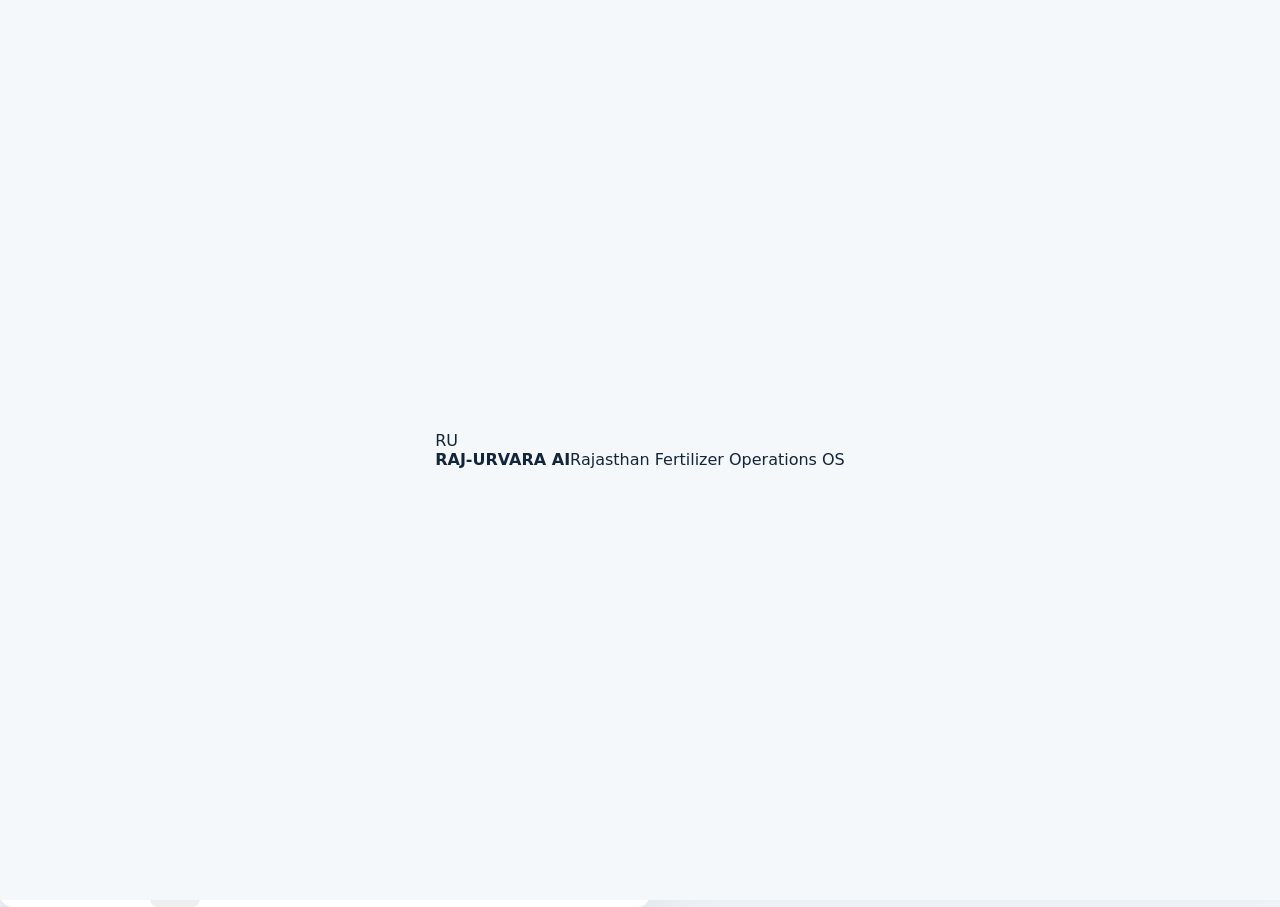
==== commit 028ecde9: "feat: ship professional Fertilizer Operations OS shell" ====
--- a/dashboard/index.html
+++ b/dashboard/index.html
@@ -1,111 +1,46 @@
 <!doctype html>
-<html lang="en">
-<head>
-<meta charset="utf-8">
-<meta name="viewport" content="width=device-width,initial-scale=1">
-<meta name="theme-color" content="#0a4d8c">
-<title>RAJ-URVARA AI | State Fertilizer Operations Console</title>
-<link rel="stylesheet" href="styles.css">
-</head>
+<html lang="en"><head><meta charset="utf-8"><meta name="viewport" content="width=device-width,initial-scale=1"><meta name="theme-color" content="#073e72"><title>RAJ-URVARA AI | Rajasthan Fertilizer Operations OS</title><link rel="stylesheet" href="styles.css"></head>
 <body>
-<div id="boot"><div class="bootbox"><div class="boothead"><div class="seal">RU</div><div><h1>RAJ-URVARA AI</h1><p>State Fertilizer Operations Console · Evaluator Sandbox</p></div></div><div class="bootline"><i id="bootbar"></i></div><div class="bootstatus"><span id="bootmsg">Loading public fertilizer position…</span><b id="bootpct">08%</b></div></div></div>
-<div class="shell">
-<aside class="sidebar">
- <div class="brand"><div class="seal">RU</div><div><b>RAJ-URVARA AI</b><small>Fertilizer Intelligence & Trust Grid</small></div></div>
- <div class="environment"><strong>EVALUATOR SANDBOX</strong><br>Public Government aggregates + clearly labelled synthetic operational data. No production credentials or farmer PII.</div>
- <div class="navgroup">Operations</div><div class="nav">
-  <button class="active" data-page="command"><span class="ico">⌂</span>State Command Centre</button>
-  <button data-page="demand"><span class="ico">∿</span>Demand & Allocation</button>
-  <button data-page="inventory"><span class="ico">▦</span>Inventory & Movement</button>
+<div id="boot"><div class="boot-card"><div class="mark">RU</div><div><b>RAJ-URVARA AI</b><span>Rajasthan Fertilizer Operations OS</span></div><div class="bootbar"><i></i></div></div></div>
+<header class="topbar">
+ <div class="identity"><div class="crest">R</div><div><small>DEPARTMENT OF AGRICULTURE · GOVERNMENT OF RAJASTHAN · EVALUATOR SANDBOX</small><strong>RAJ-URVARA AI</strong><span>FarmGraph Nutrient & Fertilizer Digital Twin</span></div></div>
+ <div class="search"><span>⌕</span><input id="search" placeholder="Search district, plot ref, lot, transfer…"><kbd>⌘K</kbd></div>
+ <div class="top-actions"><span class="healthy"><i></i>Sandbox healthy</span><button class="btn ghost" id="reset">Reset</button><button class="btn primary" id="jury">▶ Run jury mission</button></div>
+</header>
+<nav class="workspaces" id="nav">
+ <button class="active" data-page="mission">Command Centre</button><button data-page="farmgraph">FarmGraph</button><button data-page="formulation">Formulation</button><button data-page="demand">DemandCast</button><button data-page="supply">Supply Network</button><button data-page="trace">Trace & Quality</button><button data-page="sutra">SUTRA Edge</button><button data-page="pilot">Pilot & Vision</button><button data-page="governance">Governance</button>
+ <div class="nav-fill"></div><span class="truth-pill">LIVE PUBLIC + SYNTHETIC OPERATIONS</span>
+</nav>
+<main>
+ <div class="page-head"><div><small>STATE OPERATIONS VIEW</small><h1 id="pageTitle">State Fertilizer Command Centre</h1></div><div class="statusline"><span><i class="dot green"></i>Event fabric online</span><span><i class="dot blue"></i>41-district analytical layer</span><span><i class="dot amber"></i>Decision authority: HUMAN</span><span id="clock"></span></div></div>
+ <div class="truthbar"><b>Data truth:</b><span class="tag live">LIVE_PUBLIC</span><span class="tag demo">DEMO_SANDBOX</span><span class="tag contract">CONTRACT_READY</span><span>Public Rajasthan aggregates remain separate from synthetic district operating signals. No live credentials or farmer PII.</span></div>
+
+<section class="page active" id="mission">
+ <div class="kpis"><article class="kpi critical"><small>Critical P90 clusters</small><b id="kCritical">2</b><span>service-level watch</span></article><article class="kpi"><small>DAP closing stock</small><b>0.65 <em>LMT</em></b><span>LIVE_PUBLIC · 29 Jul 2026</span></article><article class="kpi"><small>Urea closing stock</small><b>3.27 <em>LMT</em></b><span>LIVE_PUBLIC · 29 Jul 2026</span></article><article class="kpi"><small>Inventory in transit</small><b id="kTransit">0.18 <em>LMT</em></b><span>DEMO_SANDBOX</span></article><article class="kpi"><small>Open trace/quality alerts</small><b id="kAlerts">6</b><span>human-review queue</span></article><article class="kpi good"><small>Trace integrity</small><b id="kIntegrity">98.4%</b><span>selected demo routes</span></article></div>
+ <div class="mission-grid">
+  <article class="panel map-panel"><header><div><h2>Rajasthan Fertilizer Service-Risk Map</h2><small>P90 stock cover × grade × lead time · click a hotspot</small></div><div class="seg" id="mapMode"><button class="active" data-mode="risk">Risk</button><button data-mode="cover">Cover</button><button data-mode="trace">Trace</button></div></header><div class="map-stage"><div class="map-img"></div><div id="hotspots"></div><div class="map-note">2025 41-district reference layer · CC0 backdrop · operational values synthetic</div></div>
+  </article>
+  <article class="panel workbench"><header><div><h2>Decision Workbench</h2><small>Prediction → guardrail → human authorization → receipt</small></div><span class="badge human">HUMAN AUTHORITY</span></header><div id="workbench"></div></article>
  </div>
- <div class="navgroup">Field intelligence</div><div class="nav">
-  <button data-page="farmer"><span class="ico">◎</span>Farmer / Plot Intelligence</button>
-  <button data-page="trace"><span class="ico">⛓</span>Trace & Quality</button>
-  <button data-page="sutra"><span class="ico">◉</span>SUTRA-ID Edge</button>
- </div>
- <div class="navgroup">Assurance</div><div class="nav">
-  <button data-page="governance"><span class="ico">✓</span>Integrations & Governance</button>
- </div>
- <div class="sidefoot">Mission principle<br><b style="color:white">Right nutrient · Right plot · Right time · Right bag</b><br><br>Decision authority remains with Government officers.</div>
-</aside>
-<main class="app">
-<header class="topbar">
- <div class="titleblock"><small>Department of Agriculture · Government of Rajasthan · Prototype</small><h1 id="pageTitle">State Fertilizer Command Centre</h1></div>
- <div class="toolbar">
-  <div class="statusbox"><span>Public data cut</span><b>29 Jul 2026</b></div>
-  <div class="statusbox"><span>Field sync</span><b><i class="dot green"></i>27 / 29 online</b></div>
-  <div class="statusbox"><span>Exception SLA</span><b><i class="dot amber"></i>84% within SLA</b></div>
-  <button class="btn outline" id="resetBtn">Reset sandbox</button>
-  <button class="btn primary" id="judgeDemo">▶ Run judge demo</button>
- </div>
-</header>
-<div class="content">
- <div class="commandstrip"><span class="scope">Scope: <b>Kharif 2026 · Rajasthan</b></span><span class="source-tag">LIVE_PUBLIC</span><span class="source-tag demo">DEMO_SANDBOX</span><span class="source-tag contract">CONTRACT_READY</span><span class="right scope" id="clock">Last refresh —</span></div>
+ <div class="lower-grid"><article class="panel"><header><div><h2>District Fertilizer Position</h2><small>Operational sandbox · sortable service-risk surface</small></div><button class="link" data-goto="demand">Open DemandCast →</button></header><div class="table-scroll"><table><thead><tr><th>District</th><th>Grade</th><th>Local stock</th><th>P50 / P90</th><th>Cover</th><th>Lead</th><th>Trace</th><th>Status</th></tr></thead><tbody id="districtRows"></tbody></table></div></article><article class="panel"><header><div><h2>Mission Event Fabric</h2><small>Newest operational events first</small></div><span class="badge stream">STREAMING</span></header><div class="feed" id="feed"></div></article></div>
+</section>
 
- <section id="command" class="page active">
-  <div class="kpis">
-   <div class="kpi alert"><span>Critical stock-cover clusters</span><b id="kpiCritical">2</b><small>P90 service-level watch</small></div>
-   <div class="kpi warn"><span>DAP state closing stock</span><b>0.65 <small>LMT</small></b><small>LIVE_PUBLIC</small></div>
-   <div class="kpi good"><span>Urea state closing stock</span><b>3.27 <small>LMT</small></b><small>LIVE_PUBLIC</small></div>
-   <div class="kpi"><span>Stock in transit</span><b id="kpiTransit">0.18 <small>LMT</small></b><small>DEMO_SANDBOX</small></div>
-   <div class="kpi"><span>Open trace / quality alerts</span><b id="kpiTrace">6</b><small>Human-review queue</small></div>
-   <div class="kpi good"><span>Trace event integrity</span><b id="kpiIntegrity">98.4%</b><small>DEMO_SANDBOX</small></div>
-  </div>
-  <div class="grid-main">
-   <div class="panel"><div class="panelhead"><div><h2>Rajasthan District Stock-Cover & Demand Risk</h2><small>Click a district to open the decision workbench</small></div><div class="paneltools"><button class="chip active" data-mapmode="risk">P90 risk</button><button class="chip" data-mapmode="stock">Stock cover</button><button class="chip" data-mapmode="trace">Trace alerts</button></div></div><div class="maparea"><svg viewBox="0 0 620 470" id="map"><path class="state" d="M180 55 L250 35 L306 62 L360 44 L421 68 L462 117 L510 147 L498 202 L535 237 L500 280 L505 339 L466 374 L427 365 L394 423 L339 405 L304 439 L260 407 L214 420 L194 381 L143 363 L139 319 L92 285 L116 238 L88 191 L119 154 L116 104 Z"/><path class="roads" d="M235 85 L286 136 L349 183 L411 230 L471 302 M171 301 L251 277 L331 255 L423 226 M203 149 L272 219 L351 286 L407 354 M142 240 L220 216 L303 192 L390 166"/><g id="markers"></g></svg><div class="maplegend"><span><i class="dot red"></i>Critical / high</span><span><i class="dot amber"></i>Watch</span><span><i class="dot" style="background:#2b7db9"></i>Stable</span></div></div></div>
-   <div class="panel"><div class="panelhead"><div><h2>Live Operations Feed</h2><small>State control-room event stream</small></div><span class="badge info">streaming</span></div><div class="opfeed" id="feed"></div></div>
-  </div>
-  <div class="grid-main ops-table-wrap">
-   <div class="panel"><div class="panelhead"><div><h2>District Fertilizer Position & Action Queue</h2><small>Operational values below are synthetic; public state aggregates are kept separate</small></div><div class="paneltools"><button class="chip active">All</button><button class="chip">Exceptions</button><button class="chip">Transfers</button></div></div><div class="tablebox"><table class="ops-table"><thead><tr><th>District</th><th>Grade</th><th>Local stock</th><th>P50 / P90 demand</th><th>Cover</th><th>Lead time</th><th>Trace</th><th>Status</th><th></th></tr></thead><tbody id="districtRows"></tbody></table></div></div>
-   <div class="panel"><div class="panelhead"><div><h2>Decision Workbench</h2><small>Prediction → guardrails → human authorization</small></div><span class="badge violet">human authority</span></div><div class="workbench" id="workbench"></div></div>
-  </div>
- </section>
+<section class="page" id="farmgraph"><div class="split"><article class="panel"><header><div><h2>FarmGraph Evidence Twin</h2><small>Temporal evidence substrate — not another farmer master database</small></div><button class="btn ghost" id="stress">Inject weather stress</button></header><div class="graph" id="graph"><div class="edge e1"></div><div class="edge e2"></div><div class="edge e3"></div><div class="edge e4"></div><button class="node n1" data-node="Farmer"><b>Farmer Ref</b><span>FR-RJ-2048-0194</span></button><button class="node n2" data-node="Plot"><b>Plot / Khasra</b><span>PL-SK-2207</span></button><button class="node n3" data-node="Crop"><b>Crop Cycle</b><span>Mustard · vegetative</span></button><button class="node n4" data-node="Soil"><b>Soil / SHC</b><span>12 params · fresh</span></button><button class="node n5" data-node="Weather"><b>Weather</b><span id="weatherNode">normal</span></button><button class="node n6" data-node="Nutrient"><b>Nutrient Decision</b><span>RULE-RJ-17</span></button><button class="node n7" data-node="Demand"><b>DemandCast</b><span id="demandNode">P90 10.9 kt</span></button><button class="node n8" data-node="Stock"><b>Stock State</b><span>cover 4.4 d</span></button><button class="node n9" data-node="Trace"><b>Lot / Trace</b><span>DAP-RJ-26-1842</span></button></div></article><article class="panel"><header><div><h2>Evidence Inspector</h2><small>Source, freshness, version and authority are first-class</small></div></header><div id="inspector" class="inspector"><div class="empty">Select a FarmGraph node.</div></div><div class="callout"><b>FarmGraph safety:</b> authoritative systems remain authoritative. RAJ-URVARA stores references, approved cache and derived lineage — not a shadow identity master.</div></article></div><div class="panel mt"><header><div><h2>Why FarmGraph changes fertilizer planning</h2><small>One evidence path can drive multiple bounded services</small></div></header><div class="cap-grid"><div><b>Formulation</b><span>SHC freshness + crop stage + approved agronomy rule</span></div><div><b>Forecast</b><span>soil/crop/weather features with exact source time</span></div><div><b>Allocation</b><span>demand uncertainty + stock + lead-time constraints</span></div><div><b>Trace</b><span>decision → movement → lot → field acknowledgement</span></div><div><b>Learning</b><span>outcomes become next-season features only after governance</span></div></div></div></section>
 
- <section id="demand" class="page">
-  <div class="sectiongrid">
-   <div class="panel"><div class="panelhead"><div><h2>DemandCast Scenario Workbench</h2><small>District × grade × week probabilistic planning</small></div><span class="source-tag demo">DEMO_SCENARIO</span></div><div class="cardbody"><div class="formgrid"><label>District<select id="forecastDistrict"></select></label><label>Fertilizer<select id="forecastFert"><option>DAP</option><option>UREA</option><option>NPKS</option><option>MOP</option></select></label></div><div class="slider"><label><span>Crop-area deviation</span><b id="areaOut">+0%</b></label><input id="areaRange" type="range" min="-25" max="25" value="0"></div><div class="slider"><label><span>Rainfall anomaly</span><b id="rainOut">+0%</b></label><input id="rainRange" type="range" min="-40" max="40" value="0"></div><div class="slider"><label><span>Sales-velocity deviation</span><b id="salesOut">+0%</b></label><input id="salesRange" type="range" min="-20" max="40" value="0"></div><button class="btn primary full" id="forecastBtn">Recompute probabilistic envelope</button></div></div>
-   <div class="panel"><div class="panelhead"><div><h2>Forecast Output</h2><small>Uncertainty is visible, not hidden</small></div><span class="badge healthy">model gate: demo</span></div><div class="cardbody"><div class="quantiles" id="quantiles"></div><div class="chart"><svg viewBox="0 0 600 185" id="forecastChart"></svg></div><div class="subtext" id="forecastExplain"></div></div></div>
-  </div>
-  <div class="sectiongrid three" style="margin-top:10px">
-   <div class="panel"><div class="panelhead"><h2>Model Release Gates</h2></div><div class="cardbody"><div class="signal-list"><div class="signal"><b>Rolling-origin backtest</b><span>Seasonal temporal leakage control</span></div><div class="signal"><b>District holdout</b><span>Spatial robustness check</span></div><div class="signal"><b>P90 calibration</b><span>Proposed pilot gate 85–95%</span></div><div class="signal"><b>Stock-out censoring</b><span>Zero sales ≠ zero latent demand</span></div></div></div></div>
-   <div class="panel"><div class="panelhead"><h2>Allocation Optimizer</h2></div><div class="cardbody"><div class="signal-list"><div class="signal"><b>Minimum source cover</b><span>Protects remote/service-floor districts</span></div><div class="signal"><b>Lead-time constraint</b><span>Transfer must arrive before breach</span></div><div class="signal"><b>Officer approval</b><span>No autonomous movement order</span></div><div class="signal"><b>Override receipt</b><span>Reason-coded and auditable</span></div></div></div></div>
-   <div class="panel"><div class="panelhead"><h2>90-Day Impact Contract</h2></div><div class="cardbody"><div class="signal-list"><div class="signal"><b>≥10% relative WAPE improvement</b><span>Against Department-agreed baseline</span></div><div class="signal"><b>≥24h warning lead</b><span>Where data availability permits</span></div><div class="signal"><b>≥95% trace completeness</b><span>Required custody events</span></div><div class="signal"><b>100% decision receipts</b><span>For consequential pilot actions</span></div></div></div></div>
-  </div>
- </section>
+<section class="page" id="formulation"><div class="split"><article class="panel"><header><div><h2>Soil Health Context</h2><small>12-parameter sandbox · freshness-aware source discipline</small></div><span class="tag demo">DEMO_RECORD</span></header><div class="soil-grid" id="soilGrid"></div><div class="form-row"><label>Crop<select id="crop"><option>Mustard</option><option>Wheat</option><option>Bajra</option><option>Guar</option></select></label><label>Stage<select id="stage"><option>Vegetative</option><option>Pre-sowing</option><option>Flowering</option></select></label><label>SHC age<select id="shcAge"><option value="fresh">8 months · fresh</option><option value="stale">31 months · stale</option></select></label></div><button class="btn primary full" id="formulate">Run governed formulation path</button></article><article class="panel"><header><div><h2>UrvaraRX Decision Path</h2><small>Numeric agronomy comes from authorized deterministic tools</small></div><span class="badge safe">SLM CANNOT DOSE</span></header><div id="rx" class="rx"><div class="empty">Run the formulation path.</div></div></article></div><div class="panel mt"><div class="process"><div><b>Verified SHC</b><span>source + sample/test date</span></div><i>→</i><div><b>Authorized rule</b><span>State / SHC / STCR namespace</span></div><i>→</i><div><b>Crop-stage constraint</b><span>timing + 4R context</span></div><i>→</i><div><b>Permitted-product optimizer</b><span>policy + stock feasibility</span></div><i>→</i><div><b>RAJ-NUTRI</b><span>grounded multilingual explanation</span></div></div></div></section>
 
- <section id="inventory" class="page">
-  <div class="panel"><div class="panelhead"><div><h2>Warehouse → Transit → Dealer Inventory Control</h2><small>IoT/GPS is used selectively where operational value justifies it</small></div><button class="btn outline" id="simulateGps">Simulate GPS deviation</button></div><div class="warehouse-flow"><div class="flow-node"><b>Manufacturer / Railhead</b><span>lot DAP-RJ-26-1842 · signed dispatch</span></div><span class="arrow">→</span><div class="flow-node"><b>Regional Warehouse</b><span>QR receipt + weighbridge hash</span></div><span class="arrow">→</span><div class="flow-node"><b>In Transit</b><span>mobile GPS geofence / route evidence</span></div><span class="arrow">→</span><div class="flow-node"><b>Dealer Point</b><span>lot scan + inventory receipt</span></div><span class="arrow">→</span><div class="flow-node"><b>Retail Reference</b><span>FFS / PoS transaction linkage</span></div></div></div>
-  <div class="panel" style="margin-top:10px"><div class="panelhead"><div><h2>Warehouse Inventory Reconciliation</h2><small>Digital vs physical stock exception detection</small></div><span class="badge info">5 nodes</span></div><div class="tablebox"><table class="ops-table"><thead><tr><th>Warehouse</th><th>District</th><th>Grade</th><th>Physical bags</th><th>Digital bags</th><th>Variance</th><th>Cover</th><th>GPS</th><th>Status</th></tr></thead><tbody id="warehouseRows"></tbody></table></div></div>
-  <div class="sectiongrid" style="margin-top:10px"><div class="panel"><div class="panelhead"><h2>Transfer Orders</h2></div><div class="cardbody" id="transferOrders"></div></div><div class="panel"><div class="panelhead"><h2>Logistics Exception Queue</h2></div><div class="cardbody" id="logisticsQueue"></div></div></div>
- </section>
+<section class="page" id="demand"><div class="split"><article class="panel"><header><div><h2>DemandCast Scenario Workbench</h2><small>District × grade × week probabilistic demand</small></div><span class="tag demo">DEMO_SCENARIO</span></header><div class="form-row"><label>District<select id="fcDistrict"></select></label><label>Grade<select id="fcGrade"><option>DAP</option><option>UREA</option><option>NPKS</option><option>MOP</option></select></label></div><div class="slider"><label>Crop-area deviation <b id="areaOut">+0%</b></label><input id="area" type="range" min="-25" max="25" value="0"></div><div class="slider"><label>Rainfall anomaly <b id="rainOut">+0%</b></label><input id="rain" type="range" min="-40" max="40" value="0"></div><div class="slider"><label>Sales velocity <b id="salesOut">+0%</b></label><input id="sales" type="range" min="-20" max="40" value="0"></div><button class="btn primary full" id="forecast">Recompute P10/P50/P90</button></article><article class="panel"><header><div><h2>Forecast Envelope</h2><small>Uncertainty visible instead of hidden</small></div><span class="badge safe">SHADOW MODEL</span></header><div class="quant" id="quant"></div><svg id="chart" viewBox="0 0 600 220"></svg><div id="forecastWhy" class="callout"></div></article></div><div class="gate-grid mt"><div><b>Rolling-origin validation</b><span>prevents future leakage</span></div><div><b>District holdout</b><span>tests spatial robustness</span></div><div><b>P90 calibration</b><span>85–95% pilot target band</span></div><div><b>Stock-out censoring</b><span>zero sales ≠ zero latent demand</span></div><div><b>Model registry</b><span>accepted version + rollback</span></div></div></section>
 
- <section id="farmer" class="page">
-  <div class="sectiongrid">
-   <div class="panel"><div class="panelhead"><div><h2>Farmer / Plot Lookup</h2><small>Demo records only · production via authorized AgriStack / State adapters</small></div><span class="source-tag contract">CONTRACT_READY</span></div><div class="cardbody"><div class="searchbar"><input id="farmerSearch" value="FR-RJ-2048-0194" placeholder="Farmer ID / plot reference"></div><div style="height:8px"></div><button class="btn primary" id="lookupFarmer">Retrieve verified context</button><div id="farmerResult" style="margin-top:10px"></div></div></div>
-   <div class="panel"><div class="panelhead"><div><h2>Nutrient Passport</h2><small>Versioned agronomic context</small></div><span class="badge info">rules, not generative dosing</span></div><div class="cardbody" id="passport"><div class="subtext">Retrieve a demo farmer to populate the passport.</div></div></div>
-  </div>
-  <div class="sectiongrid" style="margin-top:10px"><div class="panel"><div class="panelhead"><h2>UrvaraRX Guarded Recommendation Path</h2></div><div class="cardbody"><div class="warehouse-flow" style="padding:0"><div class="flow-node"><b>Verified soil context</b><span>SHC source + freshness</span></div><span class="arrow">→</span><div class="flow-node"><b>Authorized agronomy rule</b><span>State / SHC / STCR logic</span></div><span class="arrow">→</span><div class="flow-node"><b>Permitted-product optimizer</b><span>stock + stage + policy</span></div><span class="arrow">→</span><div class="flow-node"><b>RAJ-NUTRI explanation</b><span>grounded multilingual response</span></div></div></div></div><div class="panel"><div class="panelhead"><h2>RAJ-NUTRI SLM Policy Gate</h2></div><div class="cardbody"><div class="signal-list"><div class="signal"><b>May</b><span>Retrieve · summarize · translate · call approved tools · explain provenance</span></div><div class="signal"><b>May not</b><span>Invent numeric fertilizer dose · invent product · deny subsidy · mutate official records</span></div><div class="signal"><b>Failure mode</b><span>Abstain + route to extension officer / authorized agronomy service</span></div></div></div></div></div>
- </section>
+<section class="page" id="supply"><article class="panel"><header><div><h2>StockPulse + FlowOpt Supply Network</h2><small>Physical/digital reconciliation and fairness-constrained movement</small></div><button class="btn ghost" id="gps">Simulate GPS deviation</button></header><div class="supply-lane"><div><span>Manufacturer / Railhead</span><b>0.42 LMT</b><em>dispatch verified</em></div><i>→</i><div><span>Regional Warehouse</span><b>0.31 LMT</b><em>digital = physical</em></div><i>→</i><div><span>In Transit</span><b id="transit">0.18 LMT</b><em id="gpsText">route normal</em></div><i>→</i><div><span>Dealer Network</span><b>0.21 LMT</b><em>receipt lag 1.3 h</em></div><i>→</i><div><span>Retail Reference</span><b>FFS / PoS</b><em>CONTRACT_READY</em></div></div></article><div class="split mt"><article class="panel"><header><div><h2>Warehouse Reconciliation</h2><small>Selected demo nodes</small></div></header><div class="table-scroll"><table><thead><tr><th>Node</th><th>Grade</th><th>Digital</th><th>Physical</th><th>Variance</th><th>Cover</th><th>Status</th></tr></thead><tbody id="warehouseRows"></tbody></table></div></article><article class="panel"><header><div><h2>Transfer Queue</h2><small>Every consequential move requires officer authorization</small></div></header><div id="transferQueue" class="queue"></div></article></div></section>
 
- <section id="trace" class="page">
-  <div class="sectiongrid"><div class="panel"><div class="panelhead"><div><h2>TraceGraph Custody Explorer</h2><small>Asset BH-DAP-RJ-26-0001842</small></div><button class="btn outline" id="tamperBtn">Simulate tamper</button></div><div class="trace-timeline" id="timeline"></div></div><div class="panel"><div class="panelhead"><div><h2>Quality Sentinel</h2><small>Inspection prioritization only</small></div><span class="badge healthy" id="qualityBadge">Review priority: low</span></div><div class="cardbody"><div class="meta-grid"><div class="meta"><span>Lot</span><b>DAP-26-RJ-1842</b></div><div class="meta"><span>COA evidence</span><b>Hash linked</b></div><div class="meta"><span>Last sample</span><b>42 days</b></div><div class="meta"><span>Complaint signal</span><b>2 / 10k</b></div></div><div class="subtext">Quality Sentinel combines custody anomalies, laboratory/sample recency and complaint signals to prioritize authorized inspection. It does not certify quality or trigger enforcement.</div></div></div></div>
-  <div class="sectiongrid" style="margin-top:10px"><div class="panel"><div class="panelhead"><h2>Leakage Sentinel</h2></div><div class="cardbody"><div class="formgrid"><label>Volume vs baseline<select id="volSel"><option value="1">1.0×</option><option value="1.8">1.8×</option><option value="2.6">2.6×</option><option value="3.2">3.2×</option></select></label><label>Route status<select id="routeSel"><option value="0">Normal</option><option value="22">Geofence deviation</option></select></label><label>Stock status<select id="stockSel"><option value="0">Matched</option><option value="30">Digital / physical mismatch</option></select></label><label>Pattern<select id="patternSel"><option value="0">Normal</option><option value="18">Rapid repeat pattern</option></select></label></div><button class="btn primary full" id="scoreBtn">Generate human-review priority</button><div id="sentinelOut" class="rec">No enforcement action is generated automatically.</div></div></div><div class="panel"><div class="panelhead"><h2>On-chain / Off-chain Boundary</h2></div><div class="cardbody"><div class="sectiongrid"><div><b style="font-size:9px">Tamper-evident event plane</b><div class="subtext">Lot reference · pseudonymous actor · state transition · timestamp · evidence hash · prior hash.</div></div><div><b style="font-size:9px">Government data plane</b><div class="subtext">Farmer PII · Aadhaar values · raw documents · full invoices · precise continuous GPS telemetry remain off-chain.</div></div></div></div></div></div>
- </section>
+<section class="page" id="trace"><div class="split"><article class="panel"><header><div><h2>TraceGraph Custody Explorer</h2><small>Event-first, tamper-evident, PII off-ledger</small></div><button class="btn danger" id="tamper">Simulate tamper</button></header><div id="timeline" class="timeline"></div></article><article class="panel"><header><div><h2>Leakage + Quality Sentinel</h2><small>Explainable human-review prioritization only</small></div><span class="badge safe" id="sentinelBadge">MONITOR</span></header><div class="form-row"><label>Volume<select id="sv"><option value="0">Normal</option><option value="30">High deviation</option></select></label><label>Route<select id="sr"><option value="0">Expected</option><option value="28">Deviation</option></select></label></div><div class="form-row"><label>Stock match<select id="ss"><option value="0">Matched</option><option value="25">Mismatch</option></select></label><label>Repeat pattern<select id="sp"><option value="0">Normal</option><option value="22">Elevated</option></select></label></div><button class="btn primary full" id="score">Score review priority</button><div id="sentinelOut" class="callout"><b>Guardrail:</b> no auto-denial, accusation, certification or enforcement.</div></article></div></section>
 
- <section id="sutra" class="page">
-  <div class="sectiongrid"><div class="panel"><div class="panelhead"><div><h2>SUTRA-ID Edge Field Console</h2><small>Optional assisted-service channel · offline-first</small></div><span class="badge violet">BHASHINI-ready</span></div><div class="cardbody"><div class="device-shell"><div class="device-top"><span>SUTRA-ID EDGE</span><span id="deviceNet">OFFLINE</span></div><div class="device-screen"><div class="mic">●</div><b id="deviceTitle" style="margin-top:14px">Voice request captured</b><p id="deviceText">“मेरी सरसों की फसल के लिए मिट्टी रिपोर्ट के हिसाब से क्या करना है?”</p><small id="deviceSub">ASR intent locally staged · farmer confirmation required</small><button class="btn primary" id="deviceNext" style="margin-top:13px">Continue assisted workflow</button><div class="sync-status"><span>Signed local queue</span><b id="queueCount">1 event</b></div></div></div></div></div><div class="panel"><div class="panelhead"><div><h2>Offline Sync Ledger</h2><small>Idempotent business-event delivery</small></div><button class="btn outline" id="retrySync">Retry same event</button></div><div class="cardbody"><div id="syncLedger" class="signal-list"></div><button class="btn primary full" id="goOnline">Reconnect & synchronize</button></div></div></div>
-  <div class="panel" style="margin-top:10px"><div class="panelhead"><h2>Field Deployment Pattern</h2></div><div class="warehouse-flow"><div class="flow-node"><b>Farmer phone / PWA</b><span>default digital channel</span></div><span class="arrow">+</span><div class="flow-node"><b>Dealer / officer web</b><span>normal connected operations</span></div><span class="arrow">+</span><div class="flow-node"><b>SUTRA-ID Edge</b><span>connectivity / literacy / evidence edge cases</span></div><span class="arrow">→</span><div class="flow-node"><b>Authorized Government services</b><span>sync when connectivity returns</span></div></div></div>
- </section>
+<section class="page" id="sutra"><article class="panel"><header><div><h2>SUTRA-ID Edge · Assisted Fertilizer Workflow</h2><small>Optional offline field channel; web/mobile remain primary</small></div><span class="badge warn" id="net">OFFLINE</span></header><div class="sutra-wrap"><div class="device"><div class="device-top"><b>SUTRA-ID EDGE</b><span id="queue">1 queued</span></div><div class="voice">“मेरी सरसों की फसल के लिए मिट्टी रिपोर्ट के हिसाब से क्या करना है?”</div><div class="device-card"><b>Signed local receipt</b><span>EVT-SUTRA-74291</span><span>FarmGraph FG-41/SK-2207</span><strong id="receiptState">QUEUED_OFFLINE</strong></div></div><div class="steps" id="sutraSteps"><div class="active"><b>Speak / scan</b><span>voice + SHC/lot evidence</span></div><div><b>Governed tool call</b><span>deterministic nutrient service</span></div><div><b>Human confirmation</b><span>before consequential action</span></div><div><b>Signed local event</b><span>idempotent offline queue</span></div><div class="sutra-actions"><button class="btn ghost" id="nextSutra">Advance flow</button><button class="btn primary" id="sync">Reconnect & sync</button><button class="btn ghost" id="retry">Retry same event</button></div><div class="callout" id="syncMsg">Retry is safe: backend accepts one business event.</div></div></div></article></section>
 
- <section id="governance" class="page">
-  <div class="panel"><div class="panelhead"><div><h2>Integration Truth Registry</h2><small>Every connector states exactly what is real, contract-ready or simulated</small></div><span class="badge healthy">claim discipline enabled</span></div><div class="cardbody"><div class="integration-grid" id="integrations"></div></div></div>
-  <div class="sectiongrid" style="margin-top:10px"><div class="panel"><div class="panelhead"><h2>Human Authority Boundaries</h2></div><div class="cardbody"><div class="signal-list"><div class="signal"><b>Forecasting</b><span>Model recommends; officer chooses operational action.</span></div><div class="signal"><b>Agronomy</b><span>Numeric dose originates only from authorized deterministic rule services.</span></div><div class="signal"><b>Leakage / quality</b><span>Risk score prioritizes review; no automatic denial or enforcement.</span></div><div class="signal"><b>Traceability</b><span>PII stays off-chain; ledger stores custody proofs and hashes.</span></div></div></div></div><div class="panel"><div class="panelhead"><h2>Pilot Assurance</h2></div><div class="cardbody"><div class="signal-list"><div class="signal"><b>Shadow mode first</b><span>Forecasts observed before recommendations influence operations.</span></div><div class="signal"><b>Baseline comparison</b><span>Department-agreed historical / seasonal planning baseline.</span></div><div class="signal"><b>Model registry</b><span>Versioned data cut, features, thresholds, metrics and rollback.</span></div><div class="signal"><b>Audit receipts</b><span>Consequential pilot actions remain reconstructible.</span></div></div></div></div></div>
- </section>
-</div>
-</main></div>
+<section class="page" id="pilot"><div class="split"><article class="panel"><header><div><h2>90-Day Evidence-Producing Pilot</h2><small>Shadow first · controlled action second · scale after evidence</small></div><span class="badge human">₹79.50 LAKH</span></header><div class="phases"><div><b>Discover</b><span>Days 0–15</span><p>contracts · baseline · security · 3 pilot archetypes</p></div><div><b>Shadow</b><span>Days 16–35</span><p>FarmGraph · DemandCast · UrvaraRX · no AI movement authority</p></div><div><b>Controlled</b><span>Days 36–65</span><p>human FlowOpt · selected trace/GPS · SUTRA points</p></div><div><b>UAT & handover</b><span>Days 66–90</span><p>validation · training · runbooks · scale/no-scale</p></div></div></article><article class="panel"><header><div><h2>Falsifiable Impact Contract</h2><small>Proposed targets — not achieved claims</small></div></header><div class="impact"><div><b>≥10%</b><span>relative WAPE improvement</span></div><div><b>85–95%</b><span>P90 empirical coverage</span></div><div><b>≥24h</b><span>selected warning lead</span></div><div><b>≥95%</b><span>required custody events</span></div><div><b>0</b><span>duplicate SUTRA events</span></div><div><b>100%</b><span>receipt-linked decisions</span></div></div></article></div><article class="panel mt"><header><div><h2>Vision 2030 · Rajasthan Agricultural Input Intelligence Rail</h2><small>Fertilizer is the wedge; reusable decision infrastructure is the strategic asset</small></div></header><div class="vision"><div><span>2026</span><b>Smart Fertilizer Pilot</b><p>evidence loop + measurable Department gates</p></div><i>→</i><div><span>2027</span><b>Input Trust Rail</b><p>selected micronutrients, bio-inputs and inventory workflows</p></div><i>→</i><div><span>2028</span><b>Predictive Agri Logistics</b><p>cross-season service-level orchestration</p></div><i>→</i><div><span>2029–30</span><b>Agricultural Digital Twin</b><p>federated input/outcome intelligence</p></div></div></article></section>
 
-<div class="demo-dock" id="demoDock"><div><b id="demoStage">Judge demo initializing</b><br><span id="demoCopy">Creating controlled Kharif stress event…</span></div><div class="demo-track"><i id="demoProgress"></i></div><button class="btn outline" id="stopDemo" style="background:#fff">Stop</button></div>
-<div class="modal-backdrop" id="modal"><div class="modal"><div class="modalhead"><h3 id="modalTitle">Decision Receipt</h3><button class="close" id="closeModal">×</button></div><div class="modalbody" id="modalBody"></div></div></div>
-<div class="toast" id="toast"></div>
-<script src="app.js"></script>
-</body></html>
+<section class="page" id="governance"><div class="split"><article class="panel"><header><div><h2>Model Registry & Release Gates</h2><small>Human-governed promotion and rollback</small></div></header><div class="table-scroll"><table><thead><tr><th>Component</th><th>Candidate</th><th>Release gate</th><th>State</th></tr></thead><tbody><tr><td>DemandCast</td><td>v0.8</td><td>WAPE + bias + P90 + district holdout</td><td><span class="badge warn">SHADOW</span></td></tr><tr><td>RAJ-NUTRI</td><td>SLM v0.5</td><td>grounding + tool exactness + zero unsupported dose</td><td><span class="badge stream">SANDBOX</span></td></tr><tr><td>Leakage Sentinel</td><td>v0.4</td><td>explainability + false-positive review</td><td><span class="badge stream">SANDBOX</span></td></tr><tr><td>TraceGraph</td><td>schema v1</td><td>chain integrity + PII exclusion</td><td><span class="badge safe">LOCAL PROOF</span></td></tr></tbody></table></div><div class="callout"><b>Authority boundary:</b> models explain, forecast and recommend. Deterministic agronomy, constrained optimization and authorized officials retain consequential authority.</div></article><article class="panel"><header><div><h2>Integration Truth Registry</h2><small>No connector is called live unless it is authorized</small></div></header><div id="registry" class="registry"></div></article></div><article class="panel mt"><header><div><h2>Why this can ship in 90 days</h2><small>Progressive integration, not a disguised statewide rebuild</small></div></header><div class="gate-grid"><div><b>Reuse rails</b><span>iFMS/DBT, FFS, SHC, AgriStack, weather, approved State APIs</span></div><div><b>Shadow first</b><span>model value proven before controlled recommendations</span></div><div><b>Tier physical evidence</b><span>QR/mobile → selected GPS → trackers only where justified</span></div><div><b>Handover-ready</b><span>adapters, model cards, runbooks, receipts and acceptance gates</span></div></div></article></section>
+</main>
+<div id="modal" class="modal"><div class="modal-box"><header><b id="modalTitle">Decision Receipt</b><button class="btn ghost" id="close">Close</button></header><div id="modalBody"></div></div></div>
+<div id="demoDock" class="demo-dock"><b id="demoStage">Jury mission</b><span id="demoCopy">Starting closed-loop scenario…</span><div><i id="demoProgress"></i></div></div>
+<script src="app.js"></script></body></html>
--- a/dashboard/styles.css
+++ b/dashboard/styles.css
@@ -1 +1,3 @@
-*{box-sizing:border-box}html{scroll-behavior:smooth}:root{--blue:#0b4f93;--navy:#073a69;--ink:#14263a;--muted:#687d91;--line:#d7e3ee;--bg:#edf3f8;--panel:#fff;--good:#0f7a4a;--warn:#a86a16;--bad:#b84450;--info:#145b91;--shadow:0 10px 30px rgba(22,66,101,.08)}body{margin:0;background:var(--bg);color:var(--ink);font:14px/1.45 Inter,ui-sans-serif,system-ui,-apple-system,"Segoe UI",Roboto,Arial,sans-serif;-webkit-font-smoothing:antialiased}button,input,select{font:inherit}button{cursor:pointer}.splash{position:fixed;inset:0;z-index:999;display:grid;place-items:center;background:linear-gradient(145deg,#f6fbff,#dcecff);transition:.4s}.splash.hide{opacity:0;visibility:hidden;pointer-events:none}.splash-card{width:min(660px,calc(100% - 36px));display:grid;grid-template-columns:auto 1fr;gap:20px;padding:32px;border:1px solid #c8dcee;background:#fff;border-radius:24px;box-shadow:0 22px 60px rgba(10,49,83,.16)}.state-mark,.brand-seal{display:grid;place-items:center;background:#fff;color:var(--blue);font-weight:900}.state-mark{width:72px;height:72px;border-radius:50%;background:var(--blue);color:#fff;font-size:32px}.gov-kicker,.kicker{font-size:10px;font-weight:900;letter-spacing:.1em;text-transform:uppercase;color:var(--blue)}.splash h1{margin:5px 0 3px}.splash p{margin:0;color:var(--muted)}.boot-track{grid-column:1/-1;height:7px;background:#e5eef6;border-radius:999px;overflow:hidden}.boot-track span{display:block;height:100%;width:7%;background:linear-gradient(90deg,#0b4f93,#2d82c6);transition:width .3s}.boot-text{grid-column:1/-1;font-size:11px;color:var(--muted);margin-top:-10px}.app-shell{display:grid;grid-template-columns:270px minmax(0,1fr);min-height:100vh}.sidebar{height:100vh;position:sticky;top:0;overflow:auto;padding:22px 17px;background:linear-gradient(180deg,#073a69,#08345d);color:#fff}.brand-row{display:flex;gap:12px;align-items:center;padding-bottom:18px;border-bottom:1px solid rgba(255,255,255,.12)}.brand-seal{width:44px;height:44px;border-radius:12px}.brand-row b{display:block}.brand-row span{display:block;font-size:10px;color:#a9c8e1}.sandbox-flag{display:flex;gap:9px;margin:16px 0;padding:11px;border:1px solid rgba(255,255,255,.12);border-radius:11px;background:rgba(255,255,255,.07)}.sandbox-flag i{width:8px;height:8px;border-radius:50%;background:#57d394;box-shadow:0 0 0 5px rgba(87,211,148,.1);margin-top:4px}.sandbox-flag b{font-size:10px;letter-spacing:.07em}.sandbox-flag small{display:block;color:#b5cde1;margin-top:2px}nav{display:grid;gap:5px}.nav-btn{border:0;background:transparent;color:#c8dbea;text-align:left;padding:11px 10px;border-radius:10px;font-size:12px;display:flex;gap:10px;align-items:center}.nav-btn span{width:22px;font-size:9px;color:#80add0;font-weight:900}.nav-btn:hover{background:rgba(255,255,255,.07);color:#fff}.nav-btn.active{background:#fff;color:var(--blue);font-weight:900}.side-principle{margin-top:20px;padding-top:17px;border-top:1px solid rgba(255,255,255,.12)}.side-principle span{font-size:9px;color:#79a9cf;letter-spacing:.1em}.side-principle b{display:block;font-size:11px;margin-top:5px}.main{min-width:0;padding:0 28px 30px}.topbar{min-height:88px;display:flex;align-items:center;justify-content:space-between;gap:18px;position:sticky;top:0;z-index:30;background:rgba(237,243,248,.94);backdrop-filter:blur(10px);border-bottom:1px solid var(--line)}.breadcrumb{font-size:9px;font-weight:800;letter-spacing:.09em;text-transform:uppercase;color:#74889b}.topbar h1{font-size:24px;margin:4px 0 0}.top-actions{display:flex;align-items:center;gap:8px}.asof{padding-right:12px;border-right:1px solid var(--line);text-align:right}.asof span{display:block;font-size:8px;letter-spacing:.08em;color:var(--muted)}.asof b{font-size:11px}.btn{border:1px solid transparent;border-radius:10px;padding:10px 13px;font-size:11px;font-weight:900;transition:.16s}.btn:hover{transform:translateY(-1px)}.btn.primary{background:var(--blue);color:#fff;box-shadow:0 5px 13px rgba(11,79,147,.2)}.btn.secondary{background:#fff;color:var(--blue);border-color:#bed2e4}.btn.white{background:#fff;color:var(--blue)}.btn.ghost{background:transparent;color:#dbeeff;border-color:rgba(255,255,255,.28)}.btn.full{width:100%;margin-top:10px}.truth-strip{display:flex;gap:16px;align-items:center;flex-wrap:wrap;margin:14px 0 18px;padding:9px 12px;border:1px solid var(--line);background:#fff;border-radius:10px;font-size:9px;color:var(--muted);box-shadow:0 3px 10px rgba(22,66,101,.04)}.truth-strip b{color:var(--blue)}.system-ok{margin-left:auto;color:var(--good)}.tab{display:none}.tab.active{display:block;animation:fade .25s ease}@keyframes fade{from{opacity:0;transform:translateY(5px)}to{opacity:1;transform:none}}.hero-grid{display:grid;grid-template-columns:minmax(0,1.9fr) minmax(280px,.8fr);gap:15px}.hero-card,.panel,.metric-grid article{border-radius:17px;box-shadow:var(--shadow)}.hero-card{min-height:280px;padding:28px;display:grid;grid-template-columns:minmax(0,1.35fr) minmax(220px,.65fr);background:linear-gradient(135deg,#073e74,#0b5da7);color:#fff;overflow:hidden}.hero-card h2{font-size:29px;line-height:1.14;letter-spacing:-.035em;margin:9px 0 11px}.hero-card p{font-size:12px;color:#cfe4f6;max-width:650px}.actions{display:flex;gap:9px;margin-top:18px}.hero-orbit{height:210px;position:relative;align-self:center}.ring{position:absolute;border:1px solid rgba(255,255,255,.23);border-radius:50%}.r1{inset:34px}.r2{inset:5px}.orb-core{position:absolute;left:50%;top:50%;transform:translate(-50%,-50%);width:82px;height:82px;border-radius:50%;background:#fff;color:var(--blue);display:grid;place-items:center;text-align:center;font-weight:900}.orb{position:absolute;padding:6px 8px;border:1px solid rgba(255,255,255,.25);background:rgba(255,255,255,.13);border-radius:8px;font-size:9px;font-weight:900}.n1{left:4%;top:23%}.n2{right:5%;top:18%}.n3{left:9%;bottom:17%}.n4{right:2%;bottom:20%}.panel{padding:20px;margin-bottom:15px;border:1px solid var(--line);background:#fff}.panel h3{font-size:18px;margin:7px 0 14px}.impact-row{display:grid;grid-template-columns:1fr 1fr;gap:9px;margin-top:18px}.impact-row>div,.three>div,.five>div,.cluster-meta>div,.fcard{padding:12px;border:1px solid #e5edf4;border-radius:11px;background:#f8fbfd}.impact-row span,.cluster-meta span,.five span{display:block;font-size:8px;font-weight:900;color:var(--muted);text-transform:uppercase;letter-spacing:.06em}.impact-row b{display:block;font-size:28px;color:var(--blue);margin:3px 0}.impact-row small,.micro,.source{font-size:9px;color:var(--muted)}.metric-grid{display:grid;grid-template-columns:repeat(5,minmax(0,1fr));gap:11px;margin:14px 0}.metric-grid article{padding:15px;border:1px solid var(--line);background:#fff}.metric-grid article>span{font-size:9px;color:var(--muted)}.metric-grid article>b{display:block;font-size:23px;margin:6px 0}.metric-grid small{font-size:9px;color:var(--muted)}.metric-grid em{font-size:8px;font-style:normal;font-weight:900;color:var(--good)}.metric-grid em.warn{color:var(--warn)}.grid-2{display:grid;grid-template-columns:repeat(2,minmax(0,1fr));gap:15px}.panel-head{display:flex;justify-content:space-between;gap:15px;align-items:flex-start}.kicker.live{color:var(--good)}.kicker.demo{color:#8d621c}.legend{display:flex;gap:9px;font-size:8px;color:var(--muted)}.legend span:before{content:"";display:inline-block;width:7px;height:7px;border-radius:2px;background:#9fb3c6;margin-right:4px}.legend span:nth-child(2):before{background:#4e8cbf}.legend span:nth-child(3):before{background:#0b4f93}.fert-row{display:grid;grid-template-columns:54px minmax(0,1fr) 155px;gap:10px;align-items:center;margin:13px 0}.fert-row strong{font-size:9px}.bar-stack{display:grid;gap:4px}.barline{height:8px;border-radius:999px;background:#edf2f6;overflow:hidden}.barline i{display:block;height:100%;border-radius:999px;background:#9fb3c6}.barline.avail i{background:#4e8cbf}.barline.sale i{background:#0b4f93}.fert-values{font-size:8px;color:var(--muted)}.exception{display:flex;justify-content:space-between;gap:9px;align-items:center;border:1px solid #e4edf4;border-left:4px solid #4f90c3;border-radius:10px;padding:9px;margin:8px 0;background:#fbfdff}.exception.high{border-left-color:#c94d58}.exception b{font-size:10px}.exception p{font-size:8px;color:var(--muted);margin:2px 0}.badge{display:inline-flex;align-items:center;border-radius:999px;padding:5px 8px;font-size:8px;font-weight:900;text-transform:uppercase;letter-spacing:.05em;white-space:nowrap}.badge.good{background:#e7f7ef;color:var(--good)}.badge.warn{background:#fff3df;color:var(--warn)}.badge.info{background:#eaf4fb;color:var(--info)}.badge.danger{background:#fff0f1;color:var(--bad)}.link-btn{border:0;background:transparent;color:var(--blue);font-weight:900;font-size:10px;padding:8px 0}.loop,.flow{display:flex;align-items:stretch;gap:8px;overflow:auto}.loop>div,.flow>div{min-width:115px;flex:1;padding:10px;border:1px solid #e5edf4;border-radius:10px;background:#f7fafc}.loop b,.flow div{font-size:9px}.loop small{display:block;font-size:8px;color:var(--muted);margin-top:4px}.loop>span,.flow>span{align-self:center;color:#8ba4b8;font-weight:900}.map-layout{display:grid;grid-template-columns:minmax(0,1.6fr) minmax(300px,.7fr);gap:15px}.map-wrap{min-height:500px;background:radial-gradient(circle,#fff,#edf5fc);border:1px solid #e0e9f1;border-radius:14px;margin-top:15px;overflow:hidden}.map-wrap svg{width:100%;height:500px}.state-shape{fill:#eaf4ff;stroke:#6da0c8;stroke-width:2}.district-line{fill:none;stroke:#c9d9e7}.map-marker{cursor:pointer}.map-marker .outer{fill:#2f80bd;opacity:.18}.map-marker .core{fill:#2f80bd}.map-marker.high .core{fill:#c74b55}.map-marker.watch .core{fill:#d88e30}.map-marker text{font-size:9px;font-weight:900;fill:#344d66;paint-order:stroke;stroke:#fff;stroke-width:3px}.map-marker.selected .core{stroke:#fff;stroke-width:3}.cluster-meta{display:grid;grid-template-columns:1fr 1fr;gap:8px}.cluster-meta b{display:block;font-size:13px;margin-top:3px}.recommendation,.decision-box{padding:12px;border:1px solid #d7e6f2;border-left:4px solid var(--blue);border-radius:10px;background:#eef6fd;font-size:10px;line-height:1.55}.three{display:grid;grid-template-columns:repeat(3,minmax(0,1fr));gap:8px}.five{display:grid;grid-template-columns:repeat(5,minmax(0,1fr));gap:8px}.three b,.five b{font-size:10px}.three p,.three small,.five small{display:block;font-size:8px;color:var(--muted);margin:4px 0}.tab label{display:block;font-size:10px;font-weight:800;color:#536b80;margin:14px 0}.tab label b{float:right;color:var(--blue)}input[type=range]{width:100%;accent-color:var(--blue);margin-top:8px}input[type=number],select{width:100%;padding:9px;border:1px solid var(--line);border-radius:9px;background:#fff}.forecast-cards{display:grid;grid-template-columns:repeat(3,1fr);gap:8px}.fcard span{display:block;font-size:8px;color:var(--muted)}.fcard b{display:block;font-size:19px;margin:3px 0}.fcard small{font-size:8px;color:var(--muted)}.forecast-curve{height:120px;display:flex;align-items:flex-end;gap:5px;margin:16px 0;padding:10px;border:1px solid #e5edf4;border-radius:10px;background:#f7fafc}.forecast-curve i{flex:1;background:linear-gradient(#2d80c3,#0b4f93);border-radius:4px 4px 0 0}.input-grid{display:grid;grid-template-columns:repeat(4,1fr);gap:8px}.redline{padding:11px;border:1px solid #f0cfd2;border-left:4px solid #c74b55;border-radius:9px;background:#fff3f4;color:#704a4d;font-size:9px;margin-top:12px}.trow{display:grid;grid-template-columns:28px 90px minmax(0,1fr) auto;gap:10px;align-items:center;padding:10px 0;border-bottom:1px solid #e8eef4}.tdot{width:24px;height:24px;border-radius:50%;display:grid;place-items:center;background:var(--blue);color:#fff;font-size:8px;font-weight:900}.trow time{font-size:8px;color:var(--muted)}.trow b{font-size:10px}.trow p{font-size:8px;color:var(--muted);margin:2px 0}.gauge-wrap{display:grid;grid-template-columns:150px 1fr;gap:18px;align-items:center}.gauge{width:140px;height:140px;border-radius:50%;display:grid;place-items:center;align-content:center;background:conic-gradient(var(--blue) 0deg,#e8eef4 0deg);position:relative}.gauge:after{content:"";position:absolute;inset:13px;border-radius:50%;background:#fff}.gauge b,.gauge span{position:relative;z-index:2}.gauge b{font-size:32px}.gauge span{font-size:9px;color:var(--muted)}.device{max-width:430px;margin:14px auto;padding:10px;border:8px solid #18364e;border-radius:22px;background:#173047;box-shadow:0 15px 35px rgba(13,42,65,.2)}.device-screen{min-height:250px;padding:22px;border-radius:12px;background:#edf7ff;text-align:center;display:flex;flex-direction:column;justify-content:center;align-items:center}.device-screen p{font-size:14px;font-weight:800}.device-screen small{font-size:8px;color:var(--muted)}.device-top,.device-footer{display:flex;justify-content:space-between;color:#b8d2e7;font-size:8px;padding:5px}.voice-rings{width:72px;height:72px;border-radius:50%;display:grid;place-items:center;border:1px solid #9fc5e5}.voice-rings b{width:38px;height:38px;border-radius:50%;display:grid;place-items:center;background:var(--blue);color:#fff}.scenario-result{display:grid;grid-template-columns:1fr auto;gap:8px;padding:12px;border:1px solid #e4edf4;border-radius:10px;background:#f8fbfd}.scenario-result span{font-size:9px;color:var(--muted)}.scenario-result b{color:var(--blue)}.table-scroll{overflow:auto}table{width:100%;border-collapse:collapse;font-size:9px}th,td{padding:10px;border-bottom:1px solid #e6edf4;text-align:left;vertical-align:top}th{font-size:8px;color:var(--muted);text-transform:uppercase;letter-spacing:.05em}footer{display:flex;justify-content:space-between;gap:10px;margin-top:20px;padding-top:16px;border-top:1px solid var(--line);font-size:8px;color:#8495a5}.toast{position:fixed;right:20px;bottom:20px;z-index:100;max-width:360px;padding:12px 14px;border-radius:10px;background:#123a5a;color:#fff;box-shadow:0 18px 50px rgba(0,0,0,.18);font-size:10px;opacity:0;transform:translateY(15px);pointer-events:none;transition:.25s}.toast.show{opacity:1;transform:none}.tour-overlay{position:fixed;inset:0;z-index:90;display:grid;place-items:center;padding:20px;background:rgba(5,25,43,.42);backdrop-filter:blur(3px)}.tour-overlay[hidden]{display:none}.tour-card{width:min(500px,100%);padding:22px;border-radius:17px;background:#fff;box-shadow:0 22px 60px rgba(0,0,0,.2)}.tour-card p{font-size:11px;color:var(--muted)}.tour-card>div{display:flex;justify-content:flex-end;gap:8px}.tour-highlight{outline:3px solid rgba(11,79,147,.22);outline-offset:3px}@media(max-width:1100px){.app-shell{grid-template-columns:230px minmax(0,1fr)}.main{padding:0 18px 24px}.hero-grid,.map-layout,.grid-2{grid-template-columns:1fr}.metric-grid{grid-template-columns:repeat(3,1fr)}.five{grid-template-columns:repeat(2,1fr)}}@media(max-width:760px){.app-shell{grid-template-columns:1fr}.sidebar{position:static;height:auto;padding:13px}.sandbox-flag,.side-principle{display:none}nav{display:flex;overflow:auto;padding-top:9px}.nav-btn{white-space:nowrap}.main{padding:0 12px 18px}.topbar{position:static;flex-direction:column;align-items:flex-start;padding:13px 0}.top-actions{width:100%;flex-wrap:wrap}.asof{margin-right:auto;text-align:left;border:0}.hero-card{grid-template-columns:1fr}.hero-orbit{display:none}.metric-grid{grid-template-columns:repeat(2,1fr)}.three,.input-grid{grid-template-columns:repeat(2,1fr)}.system-ok{margin-left:0}.fert-row{grid-template-columns:46px 1fr 100px}.gauge-wrap{grid-template-columns:1fr}.trow{grid-template-columns:28px 70px 1fr}.trow .badge{grid-column:3}}@media(max-width:480px){.metric-grid,.impact-row,.forecast-cards,.three,.five,.input-grid,.cluster-meta{grid-template-columns:1fr}.hero-card{padding:21px}.hero-card h2{font-size:24px}.panel{padding:15px}.truth-strip{font-size:8px}.topbar h1{font-size:21px}.top-actions .btn{flex:1}.loop,.flow{padding-bottom:6px}.fert-row{grid-template-columns:42px 1fr}.fert-values{grid-column:2}.map-wrap,.map-wrap svg{height:360px;min-height:360px}}+:root{--navy:#06355f;--blue:#0a4d8c;--blue2:#166aab;--blue3:#2d82bd;--sky:#eaf4fc;--bg:#eef3f7;--panel:#fff;--ink:#13253a;--muted:#6a7d90;--line:#d8e2eb;--line2:#e9eff4;--good:#11764b;--goodbg:#e9f7f0;--warn:#a96911;--warnbg:#fff5e3;--bad:#b73f49;--badbg:#fff0f1;--violet:#6954a2;--shadow:0 8px 24px rgba(23,62,92,.07);--side:238px}
+*{box-sizing:border-box}html,body{margin:0;min-height:100%;font-family:Inter,ui-sans-serif,system-ui,-apple-system,BlinkMacSystemFont,"Segoe UI",Roboto,"Noto Sans Devanagari",Arial,sans-serif;color:var(--ink);background:var(--bg);-webkit-font-smoothing:antialiased}button,input,select{font:inherit}button{cursor:pointer}.hidden{display:none!important}
+#boot{position:fixed;inset:0;background:#f4f8fb;z-index:5000;display:grid;place-items:center;transition:.3s}.bootbox{width:min(540px,90vw);background:#fff;border:1px solid #ccdae6;border-radius:18px;padding:26px;box-shadow:0 22px 70px rgba(5,45,78,.15)}.boothead{display:flex;align-items:center;gap:14px}.seal{width:50px;height:50px;border-radius:13px;background:var(--blue);color:#fff;display:grid;place-items:center;font-size:22px;font-weight:900}.bootbox h1{font-size:20px;margin:0}.bootbox p{font-size:11px;color:var(--muted);margin:4px 0 0}.bootline{height:6px;border-radius:999px;background:#e5edf4;margin:19px 0 9px;overflow:hidden}.bootline i{display:block;height:100%;width:4%;background:linear-gradient(90deg,var(--blue),#3b94d2);transition:.28s}.bootstatus{font-size:10px;color:var(--muted);display:flex;justify-content:space-between}.shell{display:grid;grid-template-columns:var(--side) minmax(0,1fr);min-height:100vh}.sidebar{position:sticky;top:0;height:100vh;background:linear-gradient(180deg,#06365f,#082f53);color:white;padding:15px 12px;overflow:auto}.brand{display:flex;gap:10px;align-items:center;padding:5px 5px 15px;border-bottom:1px solid rgba(255,255,255,.12)}.brand .seal{width:39px;height:39px;font-size:15px;background:#fff;color:var(--blue)}.brand b{font-size:13px;display:block}.brand small{font-size:8px;color:#a9c6dd;display:block;margin-top:2px}.environment{margin:12px 3px;padding:9px;border-radius:9px;background:rgba(255,255,255,.065);border:1px solid rgba(255,255,255,.1);font-size:8px;line-height:1.45;color:#bed3e4}.environment strong{color:#fff;letter-spacing:.05em}.navgroup{font-size:8px;text-transform:uppercase;letter-spacing:.12em;color:#6ea0c8;margin:15px 8px 5px}.nav{display:grid;gap:3px}.nav button{border:0;background:transparent;color:#c4d7e6;text-align:left;padding:9px 9px;border-radius:8px;font-size:10px;display:flex;align-items:center;gap:9px}.nav button:hover{background:rgba(255,255,255,.065);color:#fff}.nav button.active{background:#fff;color:var(--blue);font-weight:800}.ico{width:20px;height:20px;border-radius:6px;background:rgba(255,255,255,.07);display:grid;place-items:center;font-size:9px}.nav button.active .ico{background:#e9f3fb}.sidefoot{margin-top:15px;border-top:1px solid rgba(255,255,255,.12);padding:13px 7px 0;color:#9cbad2;font-size:8px;line-height:1.5}.app{min-width:0}.topbar{height:70px;position:sticky;top:0;z-index:100;background:rgba(246,249,252,.96);backdrop-filter:blur(12px);border-bottom:1px solid var(--line);display:flex;align-items:center;justify-content:space-between;padding:0 20px}.titleblock small{display:block;color:#71869a;font-size:8px;text-transform:uppercase;letter-spacing:.1em;font-weight:800}.titleblock h1{margin:3px 0 0;font-size:20px;letter-spacing:-.02em}.toolbar{display:flex;gap:7px;align-items:center}.statusbox{background:#fff;border:1px solid var(--line);border-radius:8px;padding:6px 9px;min-width:96px}.statusbox span{display:block;font-size:7px;color:var(--muted);text-transform:uppercase;letter-spacing:.08em}.statusbox b{font-size:9px}.dot{width:7px;height:7px;border-radius:50%;display:inline-block;margin-right:4px}.green{background:#36b475}.amber{background:#d99635}.red{background:#cc4d56}.btn{border:1px solid transparent;border-radius:8px;padding:8px 10px;font-size:9px;font-weight:800;transition:.15s}.btn:hover{transform:translateY(-1px)}.btn.primary{background:var(--blue);color:#fff}.btn.outline{background:#fff;border-color:#bfd2e1;color:var(--blue)}.btn.danger{background:#fff0f1;color:var(--bad);border-color:#f2c9cd}.btn.full{width:100%}.content{padding:14px 18px 25px}.page{display:none}.page.active{display:block}.commandstrip{display:flex;gap:8px;align-items:center;margin-bottom:11px}.scope{font-size:8px;color:var(--muted);font-weight:700}.scope b{color:var(--blue)}.source-tag{font-size:7px;font-weight:900;letter-spacing:.05em;border-radius:999px;padding:4px 7px;background:#e8f3fb;color:var(--blue);border:1px solid #cbe1f1}.source-tag.demo{background:#fff4e3;color:#946016;border-color:#efd9b4}.source-tag.contract{background:#f1edfa;color:#65549c;border-color:#dcd1f0}.right{margin-left:auto}.kpis{display:grid;grid-template-columns:repeat(6,minmax(0,1fr));gap:9px;margin-bottom:10px}.kpi{background:#fff;border:1px solid var(--line);border-radius:11px;padding:12px;box-shadow:0 3px 10px rgba(20,56,84,.035);position:relative;overflow:hidden}.kpi:before{content:"";position:absolute;left:0;top:0;bottom:0;width:3px;background:#6a9cc3}.kpi.alert:before{background:var(--bad)}.kpi.warn:before{background:#d39234}.kpi.good:before{background:var(--good)}.kpi span{display:block;font-size:8px;color:var(--muted);font-weight:700}.kpi b{display:block;font-size:22px;letter-spacing:-.025em;margin:4px 0 2px}.kpi small{font-size:7px;color:#8495a5}.grid-main{display:grid;grid-template-columns:minmax(0,1.55fr) minmax(305px,.72fr);gap:10px}.panel{background:#fff;border:1px solid var(--line);border-radius:11px;box-shadow:var(--shadow);min-width:0}.panelhead{height:44px;border-bottom:1px solid var(--line2);display:flex;align-items:center;justify-content:space-between;padding:0 12px}.panelhead h2{font-size:11px;margin:0}.panelhead small{font-size:7px;color:var(--muted)}.paneltools{display:flex;gap:5px}.chip{border:1px solid var(--line);background:#f7fafc;color:#596f82;border-radius:999px;padding:4px 7px;font-size:7px;font-weight:800}.chip.active{background:var(--blue);color:#fff;border-color:var(--blue)}.maparea{height:388px;position:relative;background:linear-gradient(180deg,#f7fbfe,#edf5fa);overflow:hidden;border-radius:0 0 11px 11px}.maparea svg{width:100%;height:100%}.state{fill:#e6f1f9;stroke:#75a4c8;stroke-width:2}.roads{fill:none;stroke:#d6e2eb;stroke-width:1;stroke-dasharray:3 4}.marker{cursor:pointer}.marker circle.pulse{opacity:.15}.marker circle.core{stroke:#fff;stroke-width:2}.marker text{font-size:9px;font-weight:800;fill:#314d65;paint-order:stroke;stroke:#fff;stroke-width:3px}.marker .sub{font-size:7px;font-weight:700;fill:#7a8ea0}.marker.critical circle.core,.marker.high circle.core{fill:#c84c56}.marker.watch circle.core{fill:#d69032}.marker.stable circle.core{fill:#2b7db9}.marker.selected circle.core{stroke:#123b5b;stroke-width:3}.maplegend{position:absolute;left:9px;bottom:9px;background:rgba(255,255,255,.92);border:1px solid var(--line);border-radius:8px;padding:6px 8px;display:flex;gap:9px;font-size:7px;color:#65798b}.opfeed{height:388px;overflow:auto}.feedrow{display:grid;grid-template-columns:8px 52px 1fr auto;gap:7px;padding:9px 10px;border-bottom:1px solid var(--line2);align-items:start}.feedrow .ficon{width:7px;height:7px;border-radius:50%;margin-top:3px}.feedrow time{font-size:7px;color:#8394a4}.feedrow b{font-size:9px;display:block}.feedrow p{font-size:7px;color:var(--muted);margin:2px 0 0;line-height:1.4}.badge{display:inline-flex;align-items:center;border-radius:999px;padding:3px 6px;font-size:6.5px;font-weight:900;text-transform:uppercase;letter-spacing:.04em;white-space:nowrap}.badge.critical{background:var(--badbg);color:var(--bad)}.badge.high,.badge.watch{background:var(--warnbg);color:var(--warn)}.badge.stable,.badge.healthy{background:var(--goodbg);color:var(--good)}.badge.info{background:#eaf4fb;color:var(--blue)}.badge.violet{background:#f1edfa;color:var(--violet)}.ops-table-wrap{margin-top:10px}.tablebox{overflow:auto}.ops-table{width:100%;border-collapse:collapse;font-size:8px}.ops-table th{text-align:left;color:#687c8e;background:#f7f9fb;border-bottom:1px solid var(--line);padding:7px 8px;position:sticky;top:0;white-space:nowrap}.ops-table td{border-bottom:1px solid var(--line2);padding:7px 8px;white-space:nowrap}.ops-table tr{cursor:pointer}.ops-table tbody tr:hover{background:#f7fbfe}.ops-table tbody tr.selected{background:#eef6fc}.ops-table td strong{font-size:8.5px}.coverbar{height:4px;width:64px;background:#e6edf3;border-radius:999px;overflow:hidden;margin-top:3px}.coverbar i{display:block;height:100%;background:#2f82bc;border-radius:999px}.coverbar.low i{background:#cc4d56}.coverbar.med i{background:#d58a2c}.actionlink{border:0;background:transparent;color:var(--blue);font-size:7px;font-weight:900;padding:0}.workbench{padding:12px}.wb-title{display:flex;align-items:flex-start;justify-content:space-between}.wb-title h3{font-size:13px;margin:0}.wb-title p{font-size:7px;color:var(--muted);margin:3px 0 0}.meta-grid{display:grid;grid-template-columns:1fr 1fr;gap:6px;margin:11px 0}.meta{border:1px solid var(--line2);background:#f8fbfd;border-radius:8px;padding:8px}.meta span{font-size:6.5px;color:var(--muted);display:block;text-transform:uppercase;letter-spacing:.05em}.meta b{font-size:10px;display:block;margin-top:2px}.signal-list{display:grid;gap:5px}.signal{padding:7px 8px;border:1px solid var(--line2);border-radius:8px;background:#fafcfd}.signal b{display:block;font-size:8px}.signal span{font-size:7px;color:var(--muted)}.rec{margin:9px 0;background:#eef6fc;border-left:3px solid var(--blue);border-radius:7px;padding:8px;font-size:7px;line-height:1.45}.rec b{font-size:8px}.decision-receipt{margin-top:9px;border:1px solid #cfe3d8;background:#f3fbf7;border-radius:8px;padding:8px;display:none}.decision-receipt.show{display:block}.decision-receipt b{font-size:8px;color:var(--good)}.decision-receipt code{display:block;font-size:6.5px;color:#657c70;margin-top:4px;word-break:break-all}.btnrow{display:grid;grid-template-columns:1fr 1fr;gap:6px;margin-top:9px}.sectiongrid{display:grid;grid-template-columns:repeat(2,minmax(0,1fr));gap:10px}.sectiongrid.three{grid-template-columns:repeat(3,minmax(0,1fr))}.cardbody{padding:12px}.cardbody h3{font-size:11px;margin:0 0 9px}.subtext{font-size:7px;color:var(--muted);line-height:1.5}.formgrid{display:grid;grid-template-columns:repeat(2,1fr);gap:7px}.formgrid label{font-size:7px;color:var(--muted);font-weight:700}.formgrid input,.formgrid select,.searchbar input{width:100%;margin-top:4px;border:1px solid var(--line);border-radius:7px;padding:7px;background:#fff;color:var(--ink);font-size:8px}.slider label{display:flex;justify-content:space-between;font-size:8px;font-weight:800}.slider input{width:100%;accent-color:var(--blue)}.quantiles{display:grid;grid-template-columns:repeat(3,1fr);gap:6px}.q{border:1px solid var(--line2);border-radius:8px;padding:8px;background:#f8fbfd}.q span{display:block;font-size:6.5px;color:var(--muted)}.q b{font-size:15px}.chart{height:185px;border:1px solid var(--line2);background:#fbfdfe;border-radius:8px;margin-top:8px;overflow:hidden}.chart svg{width:100%;height:100%}.gridline{stroke:#e5edf3;stroke-width:1}.forecastband{fill:rgba(45,130,189,.13)}.forecastline{fill:none;stroke:var(--blue);stroke-width:2.5}.actual{fill:none;stroke:#7a8ea0;stroke-width:1.5;stroke-dasharray:4 4}.bar-chart{display:flex;align-items:flex-end;gap:4px;height:140px;padding:12px 7px 5px}.bar-chart i{flex:1;background:linear-gradient(#53a0d3,#0a4d8c);border-radius:3px 3px 0 0;min-height:5px}.warehouse-flow{display:flex;gap:7px;align-items:center;overflow:auto;padding:13px}.flow-node{min-width:135px;border:1px solid var(--line);border-radius:8px;background:#f9fbfd;padding:9px}.flow-node b{font-size:8px;display:block}.flow-node span{font-size:7px;color:var(--muted)}.arrow{font-size:13px;color:#91a6b7}.trace-timeline{display:grid;grid-template-columns:repeat(6,minmax(130px,1fr));gap:7px;overflow:auto;padding:12px}.trace-event{border:1px solid var(--line2);border-radius:8px;background:#f8fbfd;padding:9px;position:relative}.trace-event:before{content:"";position:absolute;left:10px;top:-5px;width:8px;height:8px;border:2px solid #fff;border-radius:50%;background:var(--blue);box-shadow:0 0 0 1px #aac8df}.trace-event time{font-size:6px;color:var(--muted)}.trace-event b{display:block;font-size:8px;margin:4px 0}.trace-event p,.trace-event code{font-size:6.5px;color:var(--muted);line-height:1.4;margin:0}.trace-event code{display:block;margin-top:4px}.device-shell{background:#17334c;border:7px solid #102c42;border-radius:20px;padding:8px;max-width:340px;margin:auto;box-shadow:0 18px 35px rgba(14,47,72,.18)}.device-top{display:flex;justify-content:space-between;color:#b9d0e2;font-size:6px;padding:3px 4px}.device-screen{min-height:230px;border-radius:11px;background:linear-gradient(150deg,#f6fbff,#e7f3fc);display:flex;flex-direction:column;align-items:center;justify-content:center;padding:18px;text-align:center}.device-screen b{font-size:11px}.device-screen p{font-size:9px;line-height:1.5;margin:7px 0}.mic{width:50px;height:50px;border-radius:50%;background:var(--blue);color:#fff;display:grid;place-items:center;font-size:18px;box-shadow:0 0 0 10px rgba(10,77,140,.08)}.sync-status{margin-top:9px;display:flex;justify-content:space-between;align-items:center;border-top:1px solid #d7e6f1;padding-top:8px;font-size:7px;color:var(--muted)}.integration-grid{display:grid;grid-template-columns:repeat(3,1fr);gap:7px}.integration{border:1px solid var(--line);border-radius:8px;padding:9px;background:#fff}.integration b{font-size:8px}.integration p{font-size:6.8px;color:var(--muted);margin:3px 0 7px;line-height:1.4}.demo-dock{position:fixed;left:calc(var(--side) + 18px);right:18px;bottom:14px;background:#082f53;color:#fff;border:1px solid rgba(255,255,255,.16);border-radius:12px;box-shadow:0 14px 36px rgba(4,37,63,.25);z-index:300;display:none;grid-template-columns:200px 1fr auto;align-items:center;gap:12px;padding:10px 12px}.demo-dock.show{display:grid}.demo-dock b{font-size:9px}.demo-dock span{font-size:7px;color:#bed0df}.demo-track{height:5px;background:rgba(255,255,255,.12);border-radius:999px;overflow:hidden}.demo-track i{display:block;height:100%;width:0;background:#5cc78e;transition:.4s}.modal-backdrop{position:fixed;inset:0;background:rgba(5,30,49,.38);z-index:1000;display:none;align-items:center;justify-content:center;padding:20px}.modal-backdrop.show{display:flex}.modal{width:min(650px,95vw);background:#fff;border-radius:13px;box-shadow:0 25px 80px rgba(4,35,57,.25);overflow:hidden}.modalhead{padding:12px 14px;border-bottom:1px solid var(--line);display:flex;justify-content:space-between;align-items:center}.modalhead h3{font-size:11px;margin:0}.modalbody{padding:14px}.close{border:0;background:#edf3f7;width:25px;height:25px;border-radius:7px}.receipt{font-family:ui-monospace,SFMono-Regular,Menlo,monospace;border:1px dashed #b9ccdb;background:#f8fbfd;border-radius:8px;padding:10px;font-size:7px;line-height:1.6;white-space:pre-wrap}.toast{position:fixed;right:18px;top:82px;background:#102f49;color:#fff;border-radius:9px;padding:9px 11px;box-shadow:0 10px 24px rgba(4,35,57,.2);font-size:8px;z-index:2000;transform:translateY(-8px);opacity:0;pointer-events:none;transition:.2s}.toast.show{opacity:1;transform:none}.skeleton{animation:shimmer 1.1s infinite linear;background:linear-gradient(90deg,#eef3f6 25%,#f7fafb 40%,#eef3f6 55%);background-size:250% 100%}@keyframes shimmer{to{background-position:-250% 0}}@media(max-width:1100px){:root{--side:205px}.kpis{grid-template-columns:repeat(3,1fr)}.grid-main{grid-template-columns:1fr}.opfeed{height:260px}.sectiongrid,.sectiongrid.three{grid-template-columns:1fr}.integration-grid{grid-template-columns:repeat(2,1fr)}}@media(max-width:760px){:root{--side:0px}.shell{display:block}.sidebar{display:none}.topbar{padding:0 10px;height:auto;min-height:66px;align-items:flex-start;padding-top:10px}.titleblock h1{font-size:16px}.toolbar{flex-wrap:wrap;justify-content:flex-end}.statusbox{display:none}.content{padding:10px}.kpis{grid-template-columns:repeat(2,1fr)}.grid-main{display:block}.panel{margin-bottom:9px}.maparea{height:320px}.ops-table{min-width:760px}.demo-dock{left:10px;right:10px;grid-template-columns:1fr auto}.demo-track{grid-column:1/-1}.formgrid{grid-template-columns:1fr}.integration-grid{grid-template-columns:1fr}}
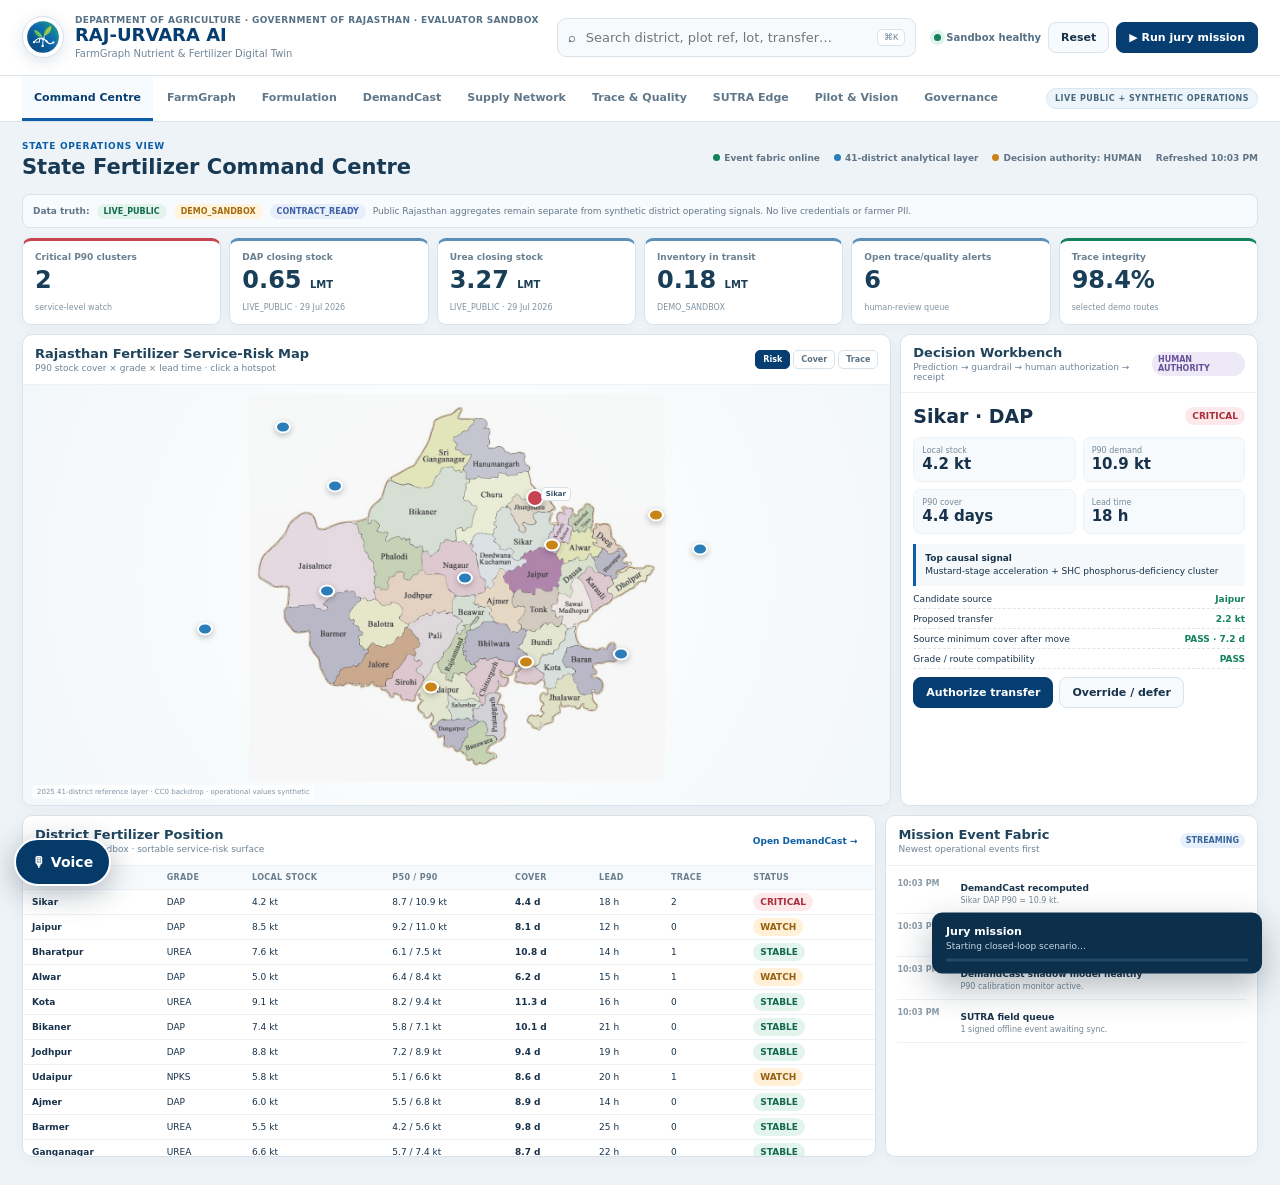
==== commit 79b38cb7: "feat(ric): opt-in Oracle ASR gateway and reviewable native voice actions" ====
--- a/dashboard/index.html
+++ b/dashboard/index.html
@@ -43,4 +43,5 @@
 </main>
 <div id="modal" class="modal"><div class="modal-box"><header><b id="modalTitle">Decision Receipt</b><button class="btn ghost" id="close">Close</button></header><div id="modalBody"></div></div></div>
 <div id="demoDock" class="demo-dock"><b id="demoStage">Jury mission</b><span id="demoCopy">Starting closed-loop scenario…</span><div><i id="demoProgress"></i></div></div>
-<script src="app.js"></script></body></html>+<script src="app.js"></script><script defer src="/dashboard/ric-voice.js" data-ric-project="urvara"></script>
+</body></html>
--- a/dashboard/styles.css
+++ b/dashboard/styles.css
@@ -1,3 +1,12 @@
-:root{--navy:#06355f;--blue:#0a4d8c;--blue2:#166aab;--blue3:#2d82bd;--sky:#eaf4fc;--bg:#eef3f7;--panel:#fff;--ink:#13253a;--muted:#6a7d90;--line:#d8e2eb;--line2:#e9eff4;--good:#11764b;--goodbg:#e9f7f0;--warn:#a96911;--warnbg:#fff5e3;--bad:#b73f49;--badbg:#fff0f1;--violet:#6954a2;--shadow:0 8px 24px rgba(23,62,92,.07);--side:238px}
-*{box-sizing:border-box}html,body{margin:0;min-height:100%;font-family:Inter,ui-sans-serif,system-ui,-apple-system,BlinkMacSystemFont,"Segoe UI",Roboto,"Noto Sans Devanagari",Arial,sans-serif;color:var(--ink);background:var(--bg);-webkit-font-smoothing:antialiased}button,input,select{font:inherit}button{cursor:pointer}.hidden{display:none!important}
-#boot{position:fixed;inset:0;background:#f4f8fb;z-index:5000;display:grid;place-items:center;transition:.3s}.bootbox{width:min(540px,90vw);background:#fff;border:1px solid #ccdae6;border-radius:18px;padding:26px;box-shadow:0 22px 70px rgba(5,45,78,.15)}.boothead{display:flex;align-items:center;gap:14px}.seal{width:50px;height:50px;border-radius:13px;background:var(--blue);color:#fff;display:grid;place-items:center;font-size:22px;font-weight:900}.bootbox h1{font-size:20px;margin:0}.bootbox p{font-size:11px;color:var(--muted);margin:4px 0 0}.bootline{height:6px;border-radius:999px;background:#e5edf4;margin:19px 0 9px;overflow:hidden}.bootline i{display:block;height:100%;width:4%;background:linear-gradient(90deg,var(--blue),#3b94d2);transition:.28s}.bootstatus{font-size:10px;color:var(--muted);display:flex;justify-content:space-between}.shell{display:grid;grid-template-columns:var(--side) minmax(0,1fr);min-height:100vh}.sidebar{position:sticky;top:0;height:100vh;background:linear-gradient(180deg,#06365f,#082f53);color:white;padding:15px 12px;overflow:auto}.brand{display:flex;gap:10px;align-items:center;padding:5px 5px 15px;border-bottom:1px solid rgba(255,255,255,.12)}.brand .seal{width:39px;height:39px;font-size:15px;background:#fff;color:var(--blue)}.brand b{font-size:13px;display:block}.brand small{font-size:8px;color:#a9c6dd;display:block;margin-top:2px}.environment{margin:12px 3px;padding:9px;border-radius:9px;background:rgba(255,255,255,.065);border:1px solid rgba(255,255,255,.1);font-size:8px;line-height:1.45;color:#bed3e4}.environment strong{color:#fff;letter-spacing:.05em}.navgroup{font-size:8px;text-transform:uppercase;letter-spacing:.12em;color:#6ea0c8;margin:15px 8px 5px}.nav{display:grid;gap:3px}.nav button{border:0;background:transparent;color:#c4d7e6;text-align:left;padding:9px 9px;border-radius:8px;font-size:10px;display:flex;align-items:center;gap:9px}.nav button:hover{background:rgba(255,255,255,.065);color:#fff}.nav button.active{background:#fff;color:var(--blue);font-weight:800}.ico{width:20px;height:20px;border-radius:6px;background:rgba(255,255,255,.07);display:grid;place-items:center;font-size:9px}.nav button.active .ico{background:#e9f3fb}.sidefoot{margin-top:15px;border-top:1px solid rgba(255,255,255,.12);padding:13px 7px 0;color:#9cbad2;font-size:8px;line-height:1.5}.app{min-width:0}.topbar{height:70px;position:sticky;top:0;z-index:100;background:rgba(246,249,252,.96);backdrop-filter:blur(12px);border-bottom:1px solid var(--line);display:flex;align-items:center;justify-content:space-between;padding:0 20px}.titleblock small{display:block;color:#71869a;font-size:8px;text-transform:uppercase;letter-spacing:.1em;font-weight:800}.titleblock h1{margin:3px 0 0;font-size:20px;letter-spacing:-.02em}.toolbar{display:flex;gap:7px;align-items:center}.statusbox{background:#fff;border:1px solid var(--line);border-radius:8px;padding:6px 9px;min-width:96px}.statusbox span{display:block;font-size:7px;color:var(--muted);text-transform:uppercase;letter-spacing:.08em}.statusbox b{font-size:9px}.dot{width:7px;height:7px;border-radius:50%;display:inline-block;margin-right:4px}.green{background:#36b475}.amber{background:#d99635}.red{background:#cc4d56}.btn{border:1px solid transparent;border-radius:8px;padding:8px 10px;font-size:9px;font-weight:800;transition:.15s}.btn:hover{transform:translateY(-1px)}.btn.primary{background:var(--blue);color:#fff}.btn.outline{background:#fff;border-color:#bfd2e1;color:var(--blue)}.btn.danger{background:#fff0f1;color:var(--bad);border-color:#f2c9cd}.btn.full{width:100%}.content{padding:14px 18px 25px}.page{display:none}.page.active{display:block}.commandstrip{display:flex;gap:8px;align-items:center;margin-bottom:11px}.scope{font-size:8px;color:var(--muted);font-weight:700}.scope b{color:var(--blue)}.source-tag{font-size:7px;font-weight:900;letter-spacing:.05em;border-radius:999px;padding:4px 7px;background:#e8f3fb;color:var(--blue);border:1px solid #cbe1f1}.source-tag.demo{background:#fff4e3;color:#946016;border-color:#efd9b4}.source-tag.contract{background:#f1edfa;color:#65549c;border-color:#dcd1f0}.right{margin-left:auto}.kpis{display:grid;grid-template-columns:repeat(6,minmax(0,1fr));gap:9px;margin-bottom:10px}.kpi{background:#fff;border:1px solid var(--line);border-radius:11px;padding:12px;box-shadow:0 3px 10px rgba(20,56,84,.035);position:relative;overflow:hidden}.kpi:before{content:"";position:absolute;left:0;top:0;bottom:0;width:3px;background:#6a9cc3}.kpi.alert:before{background:var(--bad)}.kpi.warn:before{background:#d39234}.kpi.good:before{background:var(--good)}.kpi span{display:block;font-size:8px;color:var(--muted);font-weight:700}.kpi b{display:block;font-size:22px;letter-spacing:-.025em;margin:4px 0 2px}.kpi small{font-size:7px;color:#8495a5}.grid-main{display:grid;grid-template-columns:minmax(0,1.55fr) minmax(305px,.72fr);gap:10px}.panel{background:#fff;border:1px solid var(--line);border-radius:11px;box-shadow:var(--shadow);min-width:0}.panelhead{height:44px;border-bottom:1px solid var(--line2);display:flex;align-items:center;justify-content:space-between;padding:0 12px}.panelhead h2{font-size:11px;margin:0}.panelhead small{font-size:7px;color:var(--muted)}.paneltools{display:flex;gap:5px}.chip{border:1px solid var(--line);background:#f7fafc;color:#596f82;border-radius:999px;padding:4px 7px;font-size:7px;font-weight:800}.chip.active{background:var(--blue);color:#fff;border-color:var(--blue)}.maparea{height:388px;position:relative;background:linear-gradient(180deg,#f7fbfe,#edf5fa);overflow:hidden;border-radius:0 0 11px 11px}.maparea svg{width:100%;height:100%}.state{fill:#e6f1f9;stroke:#75a4c8;stroke-width:2}.roads{fill:none;stroke:#d6e2eb;stroke-width:1;stroke-dasharray:3 4}.marker{cursor:pointer}.marker circle.pulse{opacity:.15}.marker circle.core{stroke:#fff;stroke-width:2}.marker text{font-size:9px;font-weight:800;fill:#314d65;paint-order:stroke;stroke:#fff;stroke-width:3px}.marker .sub{font-size:7px;font-weight:700;fill:#7a8ea0}.marker.critical circle.core,.marker.high circle.core{fill:#c84c56}.marker.watch circle.core{fill:#d69032}.marker.stable circle.core{fill:#2b7db9}.marker.selected circle.core{stroke:#123b5b;stroke-width:3}.maplegend{position:absolute;left:9px;bottom:9px;background:rgba(255,255,255,.92);border:1px solid var(--line);border-radius:8px;padding:6px 8px;display:flex;gap:9px;font-size:7px;color:#65798b}.opfeed{height:388px;overflow:auto}.feedrow{display:grid;grid-template-columns:8px 52px 1fr auto;gap:7px;padding:9px 10px;border-bottom:1px solid var(--line2);align-items:start}.feedrow .ficon{width:7px;height:7px;border-radius:50%;margin-top:3px}.feedrow time{font-size:7px;color:#8394a4}.feedrow b{font-size:9px;display:block}.feedrow p{font-size:7px;color:var(--muted);margin:2px 0 0;line-height:1.4}.badge{display:inline-flex;align-items:center;border-radius:999px;padding:3px 6px;font-size:6.5px;font-weight:900;text-transform:uppercase;letter-spacing:.04em;white-space:nowrap}.badge.critical{background:var(--badbg);color:var(--bad)}.badge.high,.badge.watch{background:var(--warnbg);color:var(--warn)}.badge.stable,.badge.healthy{background:var(--goodbg);color:var(--good)}.badge.info{background:#eaf4fb;color:var(--blue)}.badge.violet{background:#f1edfa;color:var(--violet)}.ops-table-wrap{margin-top:10px}.tablebox{overflow:auto}.ops-table{width:100%;border-collapse:collapse;font-size:8px}.ops-table th{text-align:left;color:#687c8e;background:#f7f9fb;border-bottom:1px solid var(--line);padding:7px 8px;position:sticky;top:0;white-space:nowrap}.ops-table td{border-bottom:1px solid var(--line2);padding:7px 8px;white-space:nowrap}.ops-table tr{cursor:pointer}.ops-table tbody tr:hover{background:#f7fbfe}.ops-table tbody tr.selected{background:#eef6fc}.ops-table td strong{font-size:8.5px}.coverbar{height:4px;width:64px;background:#e6edf3;border-radius:999px;overflow:hidden;margin-top:3px}.coverbar i{display:block;height:100%;background:#2f82bc;border-radius:999px}.coverbar.low i{background:#cc4d56}.coverbar.med i{background:#d58a2c}.actionlink{border:0;background:transparent;color:var(--blue);font-size:7px;font-weight:900;padding:0}.workbench{padding:12px}.wb-title{display:flex;align-items:flex-start;justify-content:space-between}.wb-title h3{font-size:13px;margin:0}.wb-title p{font-size:7px;color:var(--muted);margin:3px 0 0}.meta-grid{display:grid;grid-template-columns:1fr 1fr;gap:6px;margin:11px 0}.meta{border:1px solid var(--line2);background:#f8fbfd;border-radius:8px;padding:8px}.meta span{font-size:6.5px;color:var(--muted);display:block;text-transform:uppercase;letter-spacing:.05em}.meta b{font-size:10px;display:block;margin-top:2px}.signal-list{display:grid;gap:5px}.signal{padding:7px 8px;border:1px solid var(--line2);border-radius:8px;background:#fafcfd}.signal b{display:block;font-size:8px}.signal span{font-size:7px;color:var(--muted)}.rec{margin:9px 0;background:#eef6fc;border-left:3px solid var(--blue);border-radius:7px;padding:8px;font-size:7px;line-height:1.45}.rec b{font-size:8px}.decision-receipt{margin-top:9px;border:1px solid #cfe3d8;background:#f3fbf7;border-radius:8px;padding:8px;display:none}.decision-receipt.show{display:block}.decision-receipt b{font-size:8px;color:var(--good)}.decision-receipt code{display:block;font-size:6.5px;color:#657c70;margin-top:4px;word-break:break-all}.btnrow{display:grid;grid-template-columns:1fr 1fr;gap:6px;margin-top:9px}.sectiongrid{display:grid;grid-template-columns:repeat(2,minmax(0,1fr));gap:10px}.sectiongrid.three{grid-template-columns:repeat(3,minmax(0,1fr))}.cardbody{padding:12px}.cardbody h3{font-size:11px;margin:0 0 9px}.subtext{font-size:7px;color:var(--muted);line-height:1.5}.formgrid{display:grid;grid-template-columns:repeat(2,1fr);gap:7px}.formgrid label{font-size:7px;color:var(--muted);font-weight:700}.formgrid input,.formgrid select,.searchbar input{width:100%;margin-top:4px;border:1px solid var(--line);border-radius:7px;padding:7px;background:#fff;color:var(--ink);font-size:8px}.slider label{display:flex;justify-content:space-between;font-size:8px;font-weight:800}.slider input{width:100%;accent-color:var(--blue)}.quantiles{display:grid;grid-template-columns:repeat(3,1fr);gap:6px}.q{border:1px solid var(--line2);border-radius:8px;padding:8px;background:#f8fbfd}.q span{display:block;font-size:6.5px;color:var(--muted)}.q b{font-size:15px}.chart{height:185px;border:1px solid var(--line2);background:#fbfdfe;border-radius:8px;margin-top:8px;overflow:hidden}.chart svg{width:100%;height:100%}.gridline{stroke:#e5edf3;stroke-width:1}.forecastband{fill:rgba(45,130,189,.13)}.forecastline{fill:none;stroke:var(--blue);stroke-width:2.5}.actual{fill:none;stroke:#7a8ea0;stroke-width:1.5;stroke-dasharray:4 4}.bar-chart{display:flex;align-items:flex-end;gap:4px;height:140px;padding:12px 7px 5px}.bar-chart i{flex:1;background:linear-gradient(#53a0d3,#0a4d8c);border-radius:3px 3px 0 0;min-height:5px}.warehouse-flow{display:flex;gap:7px;align-items:center;overflow:auto;padding:13px}.flow-node{min-width:135px;border:1px solid var(--line);border-radius:8px;background:#f9fbfd;padding:9px}.flow-node b{font-size:8px;display:block}.flow-node span{font-size:7px;color:var(--muted)}.arrow{font-size:13px;color:#91a6b7}.trace-timeline{display:grid;grid-template-columns:repeat(6,minmax(130px,1fr));gap:7px;overflow:auto;padding:12px}.trace-event{border:1px solid var(--line2);border-radius:8px;background:#f8fbfd;padding:9px;position:relative}.trace-event:before{content:"";position:absolute;left:10px;top:-5px;width:8px;height:8px;border:2px solid #fff;border-radius:50%;background:var(--blue);box-shadow:0 0 0 1px #aac8df}.trace-event time{font-size:6px;color:var(--muted)}.trace-event b{display:block;font-size:8px;margin:4px 0}.trace-event p,.trace-event code{font-size:6.5px;color:var(--muted);line-height:1.4;margin:0}.trace-event code{display:block;margin-top:4px}.device-shell{background:#17334c;border:7px solid #102c42;border-radius:20px;padding:8px;max-width:340px;margin:auto;box-shadow:0 18px 35px rgba(14,47,72,.18)}.device-top{display:flex;justify-content:space-between;color:#b9d0e2;font-size:6px;padding:3px 4px}.device-screen{min-height:230px;border-radius:11px;background:linear-gradient(150deg,#f6fbff,#e7f3fc);display:flex;flex-direction:column;align-items:center;justify-content:center;padding:18px;text-align:center}.device-screen b{font-size:11px}.device-screen p{font-size:9px;line-height:1.5;margin:7px 0}.mic{width:50px;height:50px;border-radius:50%;background:var(--blue);color:#fff;display:grid;place-items:center;font-size:18px;box-shadow:0 0 0 10px rgba(10,77,140,.08)}.sync-status{margin-top:9px;display:flex;justify-content:space-between;align-items:center;border-top:1px solid #d7e6f1;padding-top:8px;font-size:7px;color:var(--muted)}.integration-grid{display:grid;grid-template-columns:repeat(3,1fr);gap:7px}.integration{border:1px solid var(--line);border-radius:8px;padding:9px;background:#fff}.integration b{font-size:8px}.integration p{font-size:6.8px;color:var(--muted);margin:3px 0 7px;line-height:1.4}.demo-dock{position:fixed;left:calc(var(--side) + 18px);right:18px;bottom:14px;background:#082f53;color:#fff;border:1px solid rgba(255,255,255,.16);border-radius:12px;box-shadow:0 14px 36px rgba(4,37,63,.25);z-index:300;display:none;grid-template-columns:200px 1fr auto;align-items:center;gap:12px;padding:10px 12px}.demo-dock.show{display:grid}.demo-dock b{font-size:9px}.demo-dock span{font-size:7px;color:#bed0df}.demo-track{height:5px;background:rgba(255,255,255,.12);border-radius:999px;overflow:hidden}.demo-track i{display:block;height:100%;width:0;background:#5cc78e;transition:.4s}.modal-backdrop{position:fixed;inset:0;background:rgba(5,30,49,.38);z-index:1000;display:none;align-items:center;justify-content:center;padding:20px}.modal-backdrop.show{display:flex}.modal{width:min(650px,95vw);background:#fff;border-radius:13px;box-shadow:0 25px 80px rgba(4,35,57,.25);overflow:hidden}.modalhead{padding:12px 14px;border-bottom:1px solid var(--line);display:flex;justify-content:space-between;align-items:center}.modalhead h3{font-size:11px;margin:0}.modalbody{padding:14px}.close{border:0;background:#edf3f7;width:25px;height:25px;border-radius:7px}.receipt{font-family:ui-monospace,SFMono-Regular,Menlo,monospace;border:1px dashed #b9ccdb;background:#f8fbfd;border-radius:8px;padding:10px;font-size:7px;line-height:1.6;white-space:pre-wrap}.toast{position:fixed;right:18px;top:82px;background:#102f49;color:#fff;border-radius:9px;padding:9px 11px;box-shadow:0 10px 24px rgba(4,35,57,.2);font-size:8px;z-index:2000;transform:translateY(-8px);opacity:0;pointer-events:none;transition:.2s}.toast.show{opacity:1;transform:none}.skeleton{animation:shimmer 1.1s infinite linear;background:linear-gradient(90deg,#eef3f6 25%,#f7fafb 40%,#eef3f6 55%);background-size:250% 100%}@keyframes shimmer{to{background-position:-250% 0}}@media(max-width:1100px){:root{--side:205px}.kpis{grid-template-columns:repeat(3,1fr)}.grid-main{grid-template-columns:1fr}.opfeed{height:260px}.sectiongrid,.sectiongrid.three{grid-template-columns:1fr}.integration-grid{grid-template-columns:repeat(2,1fr)}}@media(max-width:760px){:root{--side:0px}.shell{display:block}.sidebar{display:none}.topbar{padding:0 10px;height:auto;min-height:66px;align-items:flex-start;padding-top:10px}.titleblock h1{font-size:16px}.toolbar{flex-wrap:wrap;justify-content:flex-end}.statusbox{display:none}.content{padding:10px}.kpis{grid-template-columns:repeat(2,1fr)}.grid-main{display:block}.panel{margin-bottom:9px}.maparea{height:320px}.ops-table{min-width:760px}.demo-dock{left:10px;right:10px;grid-template-columns:1fr auto}.demo-track{grid-column:1/-1}.formgrid{grid-template-columns:1fr}.integration-grid{grid-template-columns:1fr}}+:root{--navy:#073e72;--navy2:#052f56;--blue:#0d5ea6;--sky:#eaf4fb;--bg:#eef3f7;--panel:#fff;--ink:#17324a;--muted:#708597;--line:#d8e3eb;--line2:#edf2f6;--green:#13825c;--amber:#c98417;--red:#c74350;--violet:#6f59a8;--shadow:0 10px 28px rgba(25,58,82,.08)}
+*{box-sizing:border-box}html,body{margin:0;min-height:100%;font-family:Inter,ui-sans-serif,system-ui,-apple-system,BlinkMacSystemFont,"Segoe UI",Roboto,"Noto Sans Devanagari",Arial,sans-serif;color:var(--ink);background:var(--bg);-webkit-font-smoothing:antialiased}button,input,select{font:inherit}button{cursor:pointer}body{font-size:13px}#boot{position:fixed;inset:0;background:linear-gradient(145deg,#f9fcfe,#dceaf5);z-index:9999;display:grid;place-items:center;transition:.4s}.boot-card{width:430px;background:white;border:1px solid #cddce7;border-radius:16px;box-shadow:var(--shadow);padding:26px;display:grid;grid-template-columns:54px 1fr;gap:14px;align-items:center}.boot-card .mark{width:50px;height:50px;border-radius:12px;background:var(--navy);color:white;display:grid;place-items:center;font-weight:900}.boot-card b{display:block;font-size:22px}.boot-card span{color:var(--muted)}.bootbar{grid-column:1/-1;height:4px;background:#e6eef4;border-radius:5px;overflow:hidden}.bootbar i{display:block;height:100%;width:0;background:linear-gradient(90deg,var(--blue),#36a1db);animation:boot 1.1s forwards}@keyframes boot{to{width:100%}}
+.topbar{height:76px;background:white;border-bottom:1px solid var(--line);display:flex;align-items:center;padding:0 22px;gap:18px;position:sticky;top:0;z-index:50}.identity{min-width:390px;display:flex;align-items:center;gap:11px}.crest{width:38px;height:38px;border-radius:10px;background:var(--navy);color:#fff;display:grid;place-items:center;font-weight:900}.identity small{display:block;font-size:9px;font-weight:800;color:#567085;letter-spacing:.04em}.identity strong{display:block;font-size:18px;color:var(--navy);line-height:1.1}.identity span{font-size:10px;color:var(--muted)}.search{max-width:430px;flex:1;height:39px;border:1px solid var(--line);background:#f7fafc;border-radius:9px;display:flex;align-items:center;padding:0 10px;gap:8px}.search input{border:0;outline:0;background:transparent;width:100%;color:var(--ink)}kbd{font-size:9px;padding:2px 6px;background:white;border:1px solid var(--line);border-radius:5px;color:var(--muted)}.top-actions{margin-left:auto;display:flex;gap:7px;align-items:center}.healthy{font-size:10px;font-weight:800;color:#557085}.healthy i{display:inline-block;width:7px;height:7px;border-radius:50%;background:var(--green);margin-right:5px;box-shadow:0 0 0 4px #dff3eb}.btn{border:1px solid var(--line);border-radius:8px;padding:8px 12px;background:white;font-weight:800;font-size:11px;color:var(--ink)}.btn:hover{transform:translateY(-1px)}.btn.primary,.btn.blue{background:var(--navy);border-color:var(--navy);color:#fff}.btn.ghost{background:#f8fbfd}.btn.danger{color:#a7323c;border-color:#efc8cc;background:#fff5f6}.btn.full{width:100%;margin-top:10px}
+.workspaces{height:46px;background:#fff;border-bottom:1px solid var(--line);display:flex;align-items:stretch;padding:0 22px;gap:2px;position:sticky;top:76px;z-index:49}.workspaces button{border:0;border-bottom:3px solid transparent;background:transparent;padding:0 12px;font-size:11px;font-weight:800;color:#60778a}.workspaces button:hover{background:#f6fafc;color:var(--navy)}.workspaces button.active{color:var(--navy);border-bottom-color:var(--blue);background:#f7fbfe}.nav-fill{flex:1}.truth-pill{align-self:center;background:#eef5fa;border:1px solid #d6e6f1;color:#47687e;padding:5px 8px;border-radius:999px;font-size:8px;font-weight:900;letter-spacing:.06em}
+main{padding:0 22px 28px}.page-head{height:72px;display:flex;align-items:center;justify-content:space-between}.page-head small{font-size:9px;color:var(--blue);font-weight:900;letter-spacing:.08em}.page-head h1{margin:3px 0 0;font-size:21px;color:#183a54}.statusline{display:flex;align-items:center;gap:14px;color:#607587;font-size:9px;font-weight:700}.dot{width:7px;height:7px;border-radius:50%;display:inline-block;margin-right:4px}.dot.green{background:var(--green)}.dot.blue{background:#2b7db9}.dot.amber{background:var(--amber)}.truthbar{min-height:34px;background:#f8fbfd;border:1px solid var(--line);border-radius:8px;padding:7px 10px;display:flex;align-items:center;gap:7px;color:#617689;font-size:9px;margin-bottom:10px}.tag{border-radius:999px;padding:3px 7px;font-size:8px;font-weight:900}.tag.live{background:#e3f4ed;color:#126b4d}.tag.demo{background:#fff4dd;color:#a76a0e}.tag.contract{background:#e8effb;color:#3e61a5}.page{display:none}.page.active{display:block;animation:fade .18s ease}@keyframes fade{from{opacity:.4;transform:translateY(3px)}}
+.kpis{display:grid;grid-template-columns:repeat(6,1fr);gap:8px}.kpi{background:white;border:1px solid var(--line);border-top:3px solid #5a90b8;border-radius:9px;padding:11px 12px;min-height:82px;box-shadow:0 3px 12px rgba(20,50,72,.03)}.kpi.critical{border-top-color:var(--red)}.kpi.good{border-top-color:var(--green)}.kpi small{display:block;color:#6a8091;font-size:9px;font-weight:800}.kpi b{display:block;font-size:24px;color:#193e58;margin:4px 0}.kpi b em{font-size:10px;font-style:normal}.kpi span{font-size:8px;color:#8193a0}.panel{background:white;border:1px solid var(--line);border-radius:10px;box-shadow:0 4px 16px rgba(20,50,72,.035);overflow:hidden}.panel>header{min-height:50px;padding:10px 12px;border-bottom:1px solid var(--line2);display:flex;align-items:center;justify-content:space-between;gap:10px}.panel h2{font-size:13px;margin:0;color:#21445d}.panel header small{display:block;font-size:9px;color:var(--muted);margin-top:2px}.mission-grid{display:grid;grid-template-columns:minmax(0,1.75fr) minmax(320px,.72fr);gap:9px;margin-top:9px}.lower-grid{display:grid;grid-template-columns:minmax(0,1.72fr) minmax(300px,.75fr);gap:9px;margin-top:9px}.seg{display:flex;gap:3px}.seg button{border:1px solid var(--line);background:white;color:#5b7182;font-size:8px;font-weight:900;padding:4px 7px;border-radius:5px}.seg button.active{background:var(--navy);color:#fff;border-color:var(--navy)}
+.map-stage{height:420px;position:relative;background:radial-gradient(circle at 50% 45%,#fff,#f2f7fa);overflow:hidden}.map-img{position:absolute;inset:9px 26px 24px;background-image:url('assets/rajasthan-districts-2025.jpg');background-position:center;background-repeat:no-repeat;background-size:contain;filter:saturate(.45) contrast(.94);opacity:.83}.hotspot{position:absolute;width:13px;height:13px;border-radius:50%;border:2px solid white;box-shadow:0 2px 6px rgba(0,0,0,.25);transform:translate(-50%,-50%);transition:.15s}.hotspot:hover,.hotspot.active{width:18px;height:18px;z-index:3}.hotspot.critical{background:var(--red)}.hotspot.watch{background:var(--amber)}.hotspot.stable{background:#2b7db9}.hotspot:after{content:attr(data-name);position:absolute;left:13px;top:-4px;background:rgba(255,255,255,.94);border:1px solid #d6e1e9;color:#355368;font-size:7px;font-weight:900;padding:2px 4px;border-radius:4px;white-space:nowrap;opacity:0}.hotspot:hover:after,.hotspot.active:after{opacity:1}.map-note{position:absolute;left:9px;bottom:6px;font-size:7px;color:#8193a1;background:rgba(255,255,255,.86);padding:3px 5px;border-radius:4px}.workbench #workbench{padding:12px}.wb-title{display:flex;justify-content:space-between;align-items:center}.wb-title h3{font-size:19px;margin:0}.risk{font-weight:900;font-size:9px;padding:4px 7px;border-radius:999px}.risk.critical{background:#fde9eb;color:#a82e3a}.risk.watch{background:#fff0d7;color:#95600f}.risk.stable{background:#e3f4ed;color:#14684d}.wb-metrics{display:grid;grid-template-columns:repeat(2,1fr);gap:7px;margin:10px 0}.metric{background:#f7fafc;border:1px solid var(--line2);border-radius:7px;padding:8px}.metric small{display:block;color:#768a9a;font-size:8px}.metric b{font-size:15px}.reason{border-left:3px solid var(--blue);background:#f5f9fc;padding:8px 9px;font-size:9px;line-height:1.45;margin:8px 0}.guard{display:grid;gap:5px;margin:8px 0}.guard span{display:flex;justify-content:space-between;font-size:9px;border-bottom:1px dashed #dde6ed;padding-bottom:4px}.guard b{color:var(--green)}.wb-actions{display:flex;gap:6px}.badge{display:inline-block;padding:3px 6px;border-radius:999px;font-size:8px;font-weight:900}.badge.human{background:#eee9f7;color:#67509b}.badge.stream{background:#e7f0fb;color:#38669b}.badge.safe{background:#e3f4ed;color:#126b4d}.badge.warn{background:#fff1d9;color:#a16710}
+.table-scroll{overflow:auto;max-height:290px}table{width:100%;border-collapse:collapse;font-size:9px}th{text-align:left;color:#6a7e8d;background:#f7fafc;font-size:8px;text-transform:uppercase;letter-spacing:.04em;position:sticky;top:0}th,td{padding:7px 9px;border-bottom:1px solid var(--line2);white-space:nowrap}tbody tr:hover{background:#f8fbfd}.feed{max-height:290px;overflow:auto;padding:5px 11px}.event{display:grid;grid-template-columns:56px 1fr;gap:7px;padding:8px 0;border-bottom:1px solid var(--line2)}.event time{font-size:8px;color:#8999a5;font-weight:800}.event b{font-size:9px}.event span{display:block;color:#738796;font-size:8px;margin-top:2px}.link{border:0;background:transparent;color:var(--blue);font-weight:900;font-size:9px}.split{display:grid;grid-template-columns:1fr 1fr;gap:9px}.mt{margin-top:9px}.callout{margin:10px 12px;padding:9px 10px;background:#f4f8fb;border-left:3px solid var(--blue);font-size:9px;color:#536b7e;line-height:1.5}.callout b{color:#274b64}.empty{color:#81919e;font-size:10px;padding:18px;text-align:center}
+.graph{height:450px;position:relative;background:radial-gradient(circle at 50% 45%,#fbfdff,#f3f8fb)}.node{position:absolute;width:130px;border:1px solid #cadce8;background:white;border-radius:9px;padding:8px 9px;text-align:left;box-shadow:0 4px 14px rgba(20,50,72,.06);z-index:2}.node b{display:block;font-size:9px;color:#254a65}.node span{font-size:7px;color:#738898}.node:hover{border-color:#4b8fbe;transform:translateY(-1px)}.node.n1{left:5%;top:9%}.node.n2{left:30%;top:9%}.node.n3{left:55%;top:9%}.node.n4{left:5%;top:39%}.node.n5{left:30%;top:39%}.node.n6{left:55%;top:39%}.node.n7{left:18%;top:70%}.node.n8{left:48%;top:70%}.node.n9{right:4%;top:70%}.edge{position:absolute;height:2px;background:#cbdce7;transform-origin:left center;z-index:1}.e1{left:18%;top:17%;width:26%}.e2{left:43%;top:17%;width:25%}.e3{left:17%;top:47%;width:52%}.e4{left:32%;top:76%;width:48%}.inspector{min-height:300px;padding:12px}.inspector h3{margin:0 0 10px;font-size:19px}.kv{display:grid;grid-template-columns:110px 1fr;border-bottom:1px solid var(--line2);padding:7px 0;font-size:9px}.kv span{color:#788b9a}.cap-grid,.gate-grid{display:grid;grid-template-columns:repeat(5,1fr);gap:7px;padding:12px}.cap-grid div,.gate-grid div{border:1px solid var(--line);background:#f9fbfd;border-radius:8px;padding:10px}.cap-grid b,.gate-grid b{display:block;font-size:9px}.cap-grid span,.gate-grid span{font-size:8px;color:#738797;line-height:1.4}.soil-grid{display:grid;grid-template-columns:repeat(4,1fr);gap:7px;padding:12px}.soil{border:1px solid var(--line);border-radius:8px;padding:8px;background:#f9fbfd}.soil small{display:block;color:#758897;font-size:8px}.soil b{font-size:15px}.form-row{display:grid;grid-template-columns:repeat(3,1fr);gap:7px;padding:0 12px 10px}.form-row label,.slider{font-size:9px;color:#607689;font-weight:800}.form-row select,.slider input{width:100%;margin-top:4px}.form-row select{height:34px;border:1px solid var(--line);border-radius:7px;background:white;padding:0 8px;color:var(--ink)}.process{padding:12px;display:flex;gap:8px;align-items:stretch}.process div{flex:1;border:1px solid var(--line);border-radius:8px;padding:10px;background:#f9fbfd}.process b,.process span{display:block}.process b{font-size:9px}.process span{font-size:8px;color:#768999;margin-top:3px}.process i{align-self:center;font-style:normal;color:#6c95b0}.rx{padding:12px;min-height:280px}.rx-step{display:flex;gap:9px;padding:8px;border-bottom:1px solid var(--line2)}.rx-step i{width:22px;height:22px;border-radius:50%;background:#e8f2f9;color:var(--blue);display:grid;place-items:center;font-size:8px;font-weight:900;font-style:normal}.rx-step b{font-size:9px}.rx-step span{display:block;font-size:8px;color:#748897;margin-top:2px}
+.slider{padding:8px 12px;border-bottom:1px solid var(--line2)}.slider label{display:flex;justify-content:space-between}.slider input{accent-color:var(--blue)}.quant{display:grid;grid-template-columns:repeat(3,1fr);gap:7px;padding:12px}.quant div{border:1px solid var(--line);border-radius:8px;padding:9px;text-align:center}.quant small{display:block;color:#768a99;font-size:8px}.quant b{font-size:22px;color:#1c4765}.quant em{font-size:8px;font-style:normal}.panel svg{width:100%;height:220px;display:block}.supply-lane,.vision{display:flex;align-items:stretch;gap:7px;padding:12px}.supply-lane div,.vision div{flex:1;border:1px solid var(--line);border-radius:8px;padding:10px;background:#f9fbfd}.supply-lane span,.supply-lane b,.supply-lane em,.vision span,.vision b{display:block}.supply-lane span,.vision span{font-size:8px;color:#758898}.supply-lane b,.vision b{font-size:10px;margin:3px 0}.supply-lane em{font-size:7px;color:#8294a2;font-style:normal}.supply-lane i,.vision i{align-self:center;color:#6f97b0;font-style:normal}.queue{padding:10px}.order{border:1px solid var(--line);border-radius:8px;padding:9px;margin-bottom:6px;display:grid;grid-template-columns:1fr auto;gap:8px}.order b{font-size:9px}.order span{display:block;font-size:8px;color:#728798;margin-top:3px}.timeline{padding:10px}.trace-event{display:grid;grid-template-columns:22px 1fr;gap:9px;padding:8px 0;position:relative}.trace-event i{width:18px;height:18px;border-radius:50%;background:#dcecf6;border:4px solid #fff;box-shadow:0 0 0 1px #a7c5d8;z-index:2}.trace-event:not(:last-child):after{content:"";position:absolute;left:8px;top:25px;bottom:-5px;width:2px;background:#d8e6ee}.trace-event b{font-size:9px}.trace-event span{display:block;color:#738797;font-size:8px;margin-top:2px}.trace-event.bad i{background:var(--red);box-shadow:0 0 0 1px #d97c85}.sutra-wrap{display:grid;grid-template-columns:390px 1fr;gap:24px;padding:18px 24px;align-items:center}.device{border:8px solid #172a38;background:#0d1821;border-radius:26px;padding:18px;color:white;box-shadow:0 18px 35px rgba(8,25,38,.18)}.device-top{display:flex;justify-content:space-between;font-size:9px;color:#b8cbd8}.voice{margin:25px 0;background:#142b3a;border:1px solid #294758;border-radius:12px;padding:16px;font-size:15px;line-height:1.6}.device-card{background:white;color:#243e50;border-radius:12px;padding:13px}.device-card b,.device-card span,.device-card strong{display:block}.device-card span{font-size:9px;color:#718797;margin-top:3px}.device-card strong{color:var(--amber);font-size:9px;margin-top:7px}.steps{display:grid;grid-template-columns:repeat(2,1fr);gap:8px}.steps>div{border:1px solid var(--line);border-radius:8px;padding:10px}.steps>div.active{border-color:#82b6d8;background:#f1f8fc}.steps b,.steps span{display:block}.steps b{font-size:10px}.steps span{font-size:8px;color:#748797;margin-top:3px}.sutra-actions{grid-column:1/-1!important;border:0!important;padding:0!important;display:flex;gap:6px}.phases{display:grid;grid-template-columns:repeat(4,1fr);gap:7px;padding:12px}.phases div{border-top:3px solid var(--blue);background:#f8fbfd;border-radius:7px;padding:10px}.phases b,.phases span{display:block}.phases b{font-size:10px}.phases span{font-size:8px;color:var(--blue);font-weight:900;margin:3px 0}.phases p{font-size:8px;color:#728697;margin:5px 0 0;line-height:1.4}.impact{display:grid;grid-template-columns:repeat(2,1fr);gap:8px;padding:12px}.impact div{border:1px solid var(--line);border-radius:8px;padding:11px;background:#f9fbfd}.impact b{font-size:19px;color:var(--navy)}.impact span{display:block;font-size:8px;color:#748798}.registry{padding:10px}.reg{display:grid;grid-template-columns:1.2fr .8fr auto;gap:7px;align-items:center;padding:8px;border-bottom:1px solid var(--line2)}.reg b{font-size:9px}.reg span{font-size:8px;color:#758a99}
+.modal{display:none;position:fixed;inset:0;background:rgba(9,30,44,.45);z-index:200;align-items:center;justify-content:center}.modal.open{display:flex}.modal-box{width:min(640px,92vw);background:white;border-radius:12px;box-shadow:0 25px 60px rgba(0,0,0,.25)}.modal-box>header{padding:12px 14px;border-bottom:1px solid var(--line);display:flex;justify-content:space-between;align-items:center}.modal-box>div{padding:14px}.receipt-grid{display:grid;grid-template-columns:150px 1fr}.receipt-grid div{padding:7px;border-bottom:1px solid var(--line2);font-size:9px}.receipt-grid div:nth-child(odd){color:#758797}.demo-dock{position:fixed;right:18px;bottom:18px;width:330px;background:#0c2f4c;color:#fff;border-radius:10px;padding:12px 14px;box-shadow:0 14px 35px rgba(5,30,48,.3);transform:translateY(150%);transition:.25s;z-index:150}.demo-dock.show{transform:none}.demo-dock b,.demo-dock span{display:block}.demo-dock b{font-size:11px}.demo-dock span{font-size:9px;color:#c5d9e7;margin:3px 0 8px}.demo-dock>div{height:3px;background:#214a68;border-radius:5px;overflow:hidden}.demo-dock i{display:block;width:0;height:100%;background:#57b6df;transition:.4s}
+@media(max-width:1200px){.identity{min-width:300px}.search{display:none}.workspaces{overflow-x:auto}.truth-pill{display:none}.kpis{grid-template-columns:repeat(3,1fr)}.mission-grid,.lower-grid,.split{grid-template-columns:1fr}.map-stage{height:380px}.sutra-wrap{grid-template-columns:1fr}.cap-grid,.gate-grid{grid-template-columns:repeat(3,1fr)}}@media(max-width:720px){.topbar{height:auto;min-height:70px;padding:10px 12px}.identity{min-width:0}.identity small,.healthy,.top-actions .ghost{display:none}.top-actions{margin-left:auto}.top-actions .primary{padding:7px 8px}.workspaces{top:70px;padding:0 8px}.workspaces button{padding:0 9px;white-space:nowrap}main{padding:0 10px 18px}.page-head{height:auto;padding:12px 0;display:block}.statusline{margin-top:7px;flex-wrap:wrap}.truthbar{align-items:flex-start;flex-wrap:wrap}.kpis{grid-template-columns:repeat(2,1fr)}.mission-grid,.lower-grid,.split{grid-template-columns:1fr}.map-stage{height:330px}.map-img{inset:5px 5px 25px}.soil-grid{grid-template-columns:repeat(2,1fr)}.form-row{grid-template-columns:1fr}.process,.supply-lane,.vision{overflow-x:auto}.process div,.supply-lane div,.vision div{min-width:150px}.cap-grid,.gate-grid,.phases{grid-template-columns:repeat(2,1fr)}.sutra-wrap{padding:12px;grid-template-columns:1fr}.device{max-width:100%}.steps{grid-template-columns:1fr}.impact{grid-template-columns:repeat(2,1fr)}}
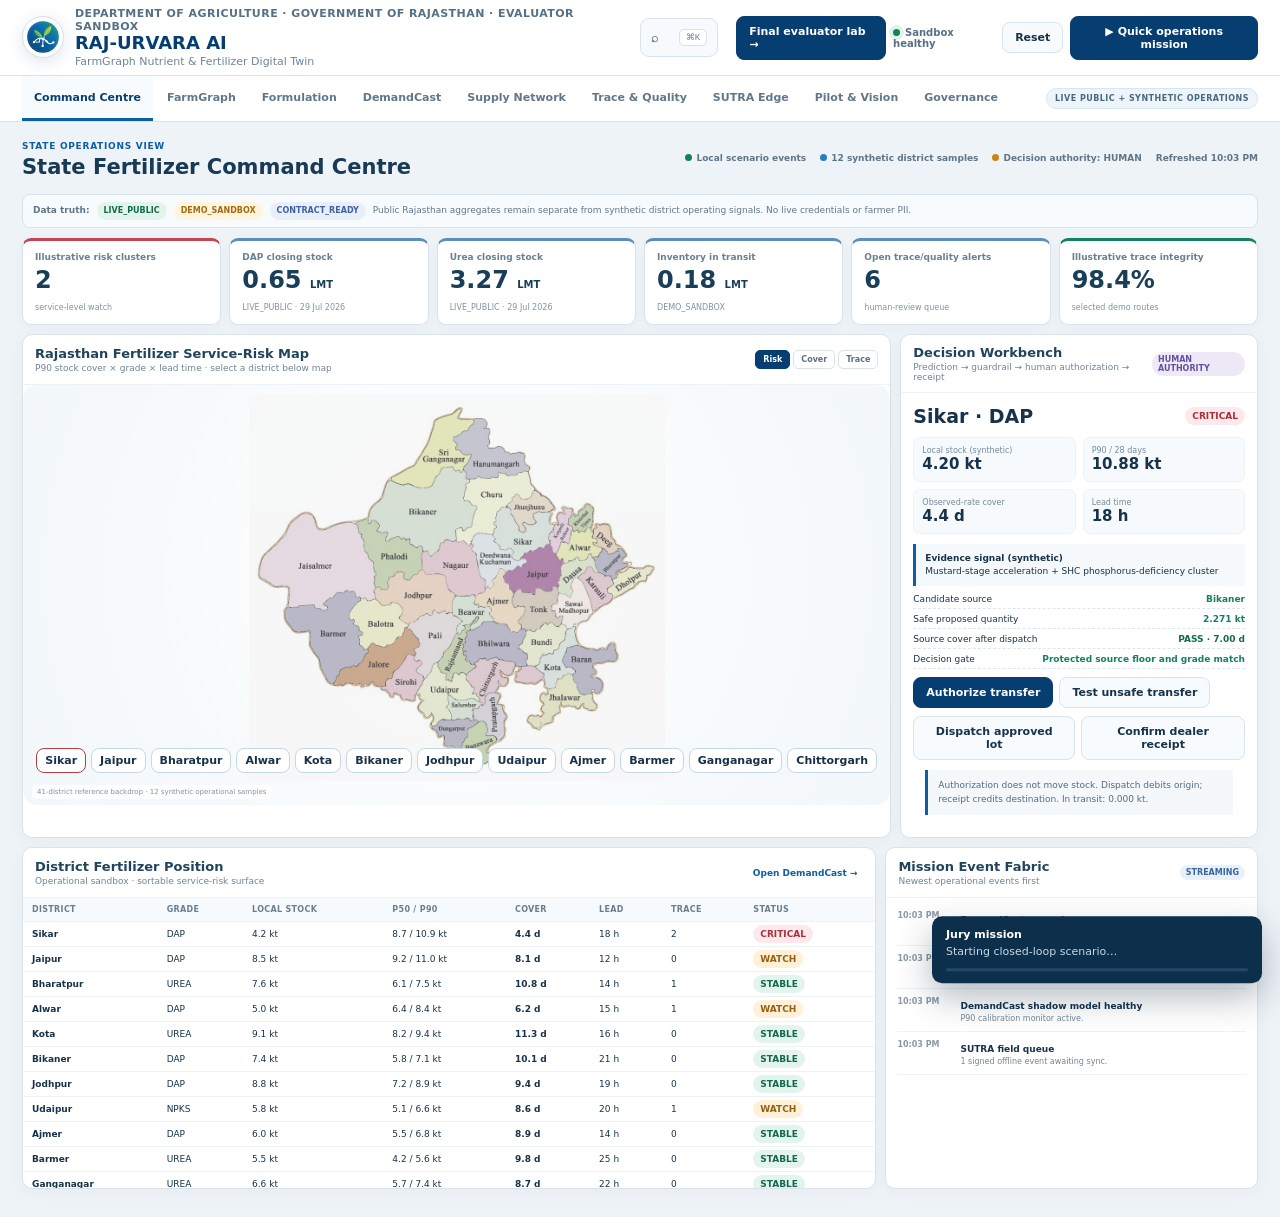
==== commit 869177b0: "fix: link final lab from existing command centre and clarify synthetic evidence labels" ====
--- a/dashboard/index.html
+++ b/dashboard/index.html
@@ -5,20 +5,20 @@
 <header class="topbar">
  <div class="identity"><div class="crest">R</div><div><small>DEPARTMENT OF AGRICULTURE · GOVERNMENT OF RAJASTHAN · EVALUATOR SANDBOX</small><strong>RAJ-URVARA AI</strong><span>FarmGraph Nutrient & Fertilizer Digital Twin</span></div></div>
  <div class="search"><span>⌕</span><input id="search" placeholder="Search district, plot ref, lot, transfer…"><kbd>⌘K</kbd></div>
- <div class="top-actions"><span class="healthy"><i></i>Sandbox healthy</span><button class="btn ghost" id="reset">Reset</button><button class="btn primary" id="jury">▶ Run jury mission</button></div>
+ <div class="top-actions"><a href="/dashboard/jury" class="btn primary" style="text-decoration:none">Final evaluator lab →</a><span class="healthy"><i></i>Sandbox healthy</span><button class="btn ghost" id="reset">Reset</button><button class="btn primary" id="jury">▶ Quick operations mission</button></div>
 </header>
 <nav class="workspaces" id="nav">
  <button class="active" data-page="mission">Command Centre</button><button data-page="farmgraph">FarmGraph</button><button data-page="formulation">Formulation</button><button data-page="demand">DemandCast</button><button data-page="supply">Supply Network</button><button data-page="trace">Trace & Quality</button><button data-page="sutra">SUTRA Edge</button><button data-page="pilot">Pilot & Vision</button><button data-page="governance">Governance</button>
  <div class="nav-fill"></div><span class="truth-pill">LIVE PUBLIC + SYNTHETIC OPERATIONS</span>
 </nav>
 <main>
- <div class="page-head"><div><small>STATE OPERATIONS VIEW</small><h1 id="pageTitle">State Fertilizer Command Centre</h1></div><div class="statusline"><span><i class="dot green"></i>Event fabric online</span><span><i class="dot blue"></i>41-district analytical layer</span><span><i class="dot amber"></i>Decision authority: HUMAN</span><span id="clock"></span></div></div>
+ <div class="page-head"><div><small>STATE OPERATIONS VIEW</small><h1 id="pageTitle">State Fertilizer Command Centre</h1></div><div class="statusline"><span><i class="dot green"></i>Local scenario events</span><span><i class="dot blue"></i>12 synthetic district samples</span><span><i class="dot amber"></i>Decision authority: HUMAN</span><span id="clock"></span></div></div>
  <div class="truthbar"><b>Data truth:</b><span class="tag live">LIVE_PUBLIC</span><span class="tag demo">DEMO_SANDBOX</span><span class="tag contract">CONTRACT_READY</span><span>Public Rajasthan aggregates remain separate from synthetic district operating signals. No live credentials or farmer PII.</span></div>
 
 <section class="page active" id="mission">
- <div class="kpis"><article class="kpi critical"><small>Critical P90 clusters</small><b id="kCritical">2</b><span>service-level watch</span></article><article class="kpi"><small>DAP closing stock</small><b>0.65 <em>LMT</em></b><span>LIVE_PUBLIC · 29 Jul 2026</span></article><article class="kpi"><small>Urea closing stock</small><b>3.27 <em>LMT</em></b><span>LIVE_PUBLIC · 29 Jul 2026</span></article><article class="kpi"><small>Inventory in transit</small><b id="kTransit">0.18 <em>LMT</em></b><span>DEMO_SANDBOX</span></article><article class="kpi"><small>Open trace/quality alerts</small><b id="kAlerts">6</b><span>human-review queue</span></article><article class="kpi good"><small>Trace integrity</small><b id="kIntegrity">98.4%</b><span>selected demo routes</span></article></div>
+ <div class="kpis"><article class="kpi critical"><small>Illustrative risk clusters</small><b id="kCritical">2</b><span>service-level watch</span></article><article class="kpi"><small>DAP closing stock</small><b>0.65 <em>LMT</em></b><span>LIVE_PUBLIC · 29 Jul 2026</span></article><article class="kpi"><small>Urea closing stock</small><b>3.27 <em>LMT</em></b><span>LIVE_PUBLIC · 29 Jul 2026</span></article><article class="kpi"><small>Inventory in transit</small><b id="kTransit">0.18 <em>LMT</em></b><span>DEMO_SANDBOX</span></article><article class="kpi"><small>Open trace/quality alerts</small><b id="kAlerts">6</b><span>human-review queue</span></article><article class="kpi good"><small>Illustrative trace integrity</small><b id="kIntegrity">98.4%</b><span>selected demo routes</span></article></div>
  <div class="mission-grid">
-  <article class="panel map-panel"><header><div><h2>Rajasthan Fertilizer Service-Risk Map</h2><small>P90 stock cover × grade × lead time · click a hotspot</small></div><div class="seg" id="mapMode"><button class="active" data-mode="risk">Risk</button><button data-mode="cover">Cover</button><button data-mode="trace">Trace</button></div></header><div class="map-stage"><div class="map-img"></div><div id="hotspots"></div><div class="map-note">2025 41-district reference layer · CC0 backdrop · operational values synthetic</div></div>
+  <article class="panel map-panel"><header><div><h2>Rajasthan Fertilizer Service-Risk Map</h2><small>P90 stock cover × grade × lead time · select a district below map</small></div><div class="seg" id="mapMode"><button class="active" data-mode="risk">Risk</button><button data-mode="cover">Cover</button><button data-mode="trace">Trace</button></div></header><div class="map-stage"><div class="map-img"></div><div id="hotspots"></div><div class="map-note">41-district reference backdrop · 12 synthetic operational samples</div></div>
   </article>
   <article class="panel workbench"><header><div><h2>Decision Workbench</h2><small>Prediction → guardrail → human authorization → receipt</small></div><span class="badge human">HUMAN AUTHORITY</span></header><div id="workbench"></div></article>
  </div>
@@ -29,13 +29,13 @@
 
 <section class="page" id="formulation"><div class="split"><article class="panel"><header><div><h2>Soil Health Context</h2><small>12-parameter sandbox · freshness-aware source discipline</small></div><span class="tag demo">DEMO_RECORD</span></header><div class="soil-grid" id="soilGrid"></div><div class="form-row"><label>Crop<select id="crop"><option>Mustard</option><option>Wheat</option><option>Bajra</option><option>Guar</option></select></label><label>Stage<select id="stage"><option>Vegetative</option><option>Pre-sowing</option><option>Flowering</option></select></label><label>SHC age<select id="shcAge"><option value="fresh">8 months · fresh</option><option value="stale">31 months · stale</option></select></label></div><button class="btn primary full" id="formulate">Run governed formulation path</button></article><article class="panel"><header><div><h2>UrvaraRX Decision Path</h2><small>Numeric agronomy comes from authorized deterministic tools</small></div><span class="badge safe">SLM CANNOT DOSE</span></header><div id="rx" class="rx"><div class="empty">Run the formulation path.</div></div></article></div><div class="panel mt"><div class="process"><div><b>Verified SHC</b><span>source + sample/test date</span></div><i>→</i><div><b>Authorized rule</b><span>State / SHC / STCR namespace</span></div><i>→</i><div><b>Crop-stage constraint</b><span>timing + 4R context</span></div><i>→</i><div><b>Permitted-product optimizer</b><span>policy + stock feasibility</span></div><i>→</i><div><b>RAJ-NUTRI</b><span>grounded multilingual explanation</span></div></div></div></section>
 
-<section class="page" id="demand"><div class="split"><article class="panel"><header><div><h2>DemandCast Scenario Workbench</h2><small>District × grade × week probabilistic demand</small></div><span class="tag demo">DEMO_SCENARIO</span></header><div class="form-row"><label>District<select id="fcDistrict"></select></label><label>Grade<select id="fcGrade"><option>DAP</option><option>UREA</option><option>NPKS</option><option>MOP</option></select></label></div><div class="slider"><label>Crop-area deviation <b id="areaOut">+0%</b></label><input id="area" type="range" min="-25" max="25" value="0"></div><div class="slider"><label>Rainfall anomaly <b id="rainOut">+0%</b></label><input id="rain" type="range" min="-40" max="40" value="0"></div><div class="slider"><label>Sales velocity <b id="salesOut">+0%</b></label><input id="sales" type="range" min="-20" max="40" value="0"></div><button class="btn primary full" id="forecast">Recompute P10/P50/P90</button></article><article class="panel"><header><div><h2>Forecast Envelope</h2><small>Uncertainty visible instead of hidden</small></div><span class="badge safe">SHADOW MODEL</span></header><div class="quant" id="quant"></div><svg id="chart" viewBox="0 0 600 220"></svg><div id="forecastWhy" class="callout"></div></article></div><div class="gate-grid mt"><div><b>Rolling-origin validation</b><span>prevents future leakage</span></div><div><b>District holdout</b><span>tests spatial robustness</span></div><div><b>P90 calibration</b><span>85–95% pilot target band</span></div><div><b>Stock-out censoring</b><span>zero sales ≠ zero latent demand</span></div><div><b>Model registry</b><span>accepted version + rollback</span></div></div></section>
+<section class="page" id="demand"><div class="split"><article class="panel"><header><div><h2>DemandCast Scenario Workbench</h2><small>District × grade × week illustrative scenarios</small></div><span class="tag demo">DEMO_SCENARIO</span></header><div class="form-row"><label>District<select id="fcDistrict"></select></label><label>Grade<select id="fcGrade"><option>DAP</option><option>UREA</option><option>NPKS</option><option>MOP</option></select></label></div><div class="slider"><label>Crop-area deviation <b id="areaOut">+0%</b></label><input id="area" type="range" min="-25" max="25" value="0"></div><div class="slider"><label>Rainfall anomaly <b id="rainOut">+0%</b></label><input id="rain" type="range" min="-40" max="40" value="0"></div><div class="slider"><label>Sales velocity <b id="salesOut">+0%</b></label><input id="sales" type="range" min="-20" max="40" value="0"></div><button class="btn primary full" id="forecast">Recompute P10/P50/P90</button></article><article class="panel"><header><div><h2>Forecast Envelope</h2><small>Uncertainty visible instead of hidden</small></div><span class="badge safe">SCENARIO ONLY</span></header><div class="quant" id="quant"></div><svg id="chart" viewBox="0 0 600 220"></svg><div id="forecastWhy" class="callout"></div></article></div><div class="gate-grid mt"><div><b>Rolling-origin validation</b><span>prevents future leakage</span></div><div><b>District holdout</b><span>tests spatial robustness</span></div><div><b>P90 calibration</b><span>85–95% pilot target band</span></div><div><b>Stock-out censoring</b><span>zero sales ≠ zero latent demand</span></div><div><b>Model registry</b><span>accepted version + rollback</span></div></div></section>
 
 <section class="page" id="supply"><article class="panel"><header><div><h2>StockPulse + FlowOpt Supply Network</h2><small>Physical/digital reconciliation and fairness-constrained movement</small></div><button class="btn ghost" id="gps">Simulate GPS deviation</button></header><div class="supply-lane"><div><span>Manufacturer / Railhead</span><b>0.42 LMT</b><em>dispatch verified</em></div><i>→</i><div><span>Regional Warehouse</span><b>0.31 LMT</b><em>digital = physical</em></div><i>→</i><div><span>In Transit</span><b id="transit">0.18 LMT</b><em id="gpsText">route normal</em></div><i>→</i><div><span>Dealer Network</span><b>0.21 LMT</b><em>receipt lag 1.3 h</em></div><i>→</i><div><span>Retail Reference</span><b>FFS / PoS</b><em>CONTRACT_READY</em></div></div></article><div class="split mt"><article class="panel"><header><div><h2>Warehouse Reconciliation</h2><small>Selected demo nodes</small></div></header><div class="table-scroll"><table><thead><tr><th>Node</th><th>Grade</th><th>Digital</th><th>Physical</th><th>Variance</th><th>Cover</th><th>Status</th></tr></thead><tbody id="warehouseRows"></tbody></table></div></article><article class="panel"><header><div><h2>Transfer Queue</h2><small>Every consequential move requires officer authorization</small></div></header><div id="transferQueue" class="queue"></div></article></div></section>
 
 <section class="page" id="trace"><div class="split"><article class="panel"><header><div><h2>TraceGraph Custody Explorer</h2><small>Event-first, tamper-evident, PII off-ledger</small></div><button class="btn danger" id="tamper">Simulate tamper</button></header><div id="timeline" class="timeline"></div></article><article class="panel"><header><div><h2>Leakage + Quality Sentinel</h2><small>Explainable human-review prioritization only</small></div><span class="badge safe" id="sentinelBadge">MONITOR</span></header><div class="form-row"><label>Volume<select id="sv"><option value="0">Normal</option><option value="30">High deviation</option></select></label><label>Route<select id="sr"><option value="0">Expected</option><option value="28">Deviation</option></select></label></div><div class="form-row"><label>Stock match<select id="ss"><option value="0">Matched</option><option value="25">Mismatch</option></select></label><label>Repeat pattern<select id="sp"><option value="0">Normal</option><option value="22">Elevated</option></select></label></div><button class="btn primary full" id="score">Score review priority</button><div id="sentinelOut" class="callout"><b>Guardrail:</b> no auto-denial, accusation, certification or enforcement.</div></article></div></section>
 
-<section class="page" id="sutra"><article class="panel"><header><div><h2>SUTRA-ID Edge · Assisted Fertilizer Workflow</h2><small>Optional offline field channel; web/mobile remain primary</small></div><span class="badge warn" id="net">OFFLINE</span></header><div class="sutra-wrap"><div class="device"><div class="device-top"><b>SUTRA-ID EDGE</b><span id="queue">1 queued</span></div><div class="voice">“मेरी सरसों की फसल के लिए मिट्टी रिपोर्ट के हिसाब से क्या करना है?”</div><div class="device-card"><b>Signed local receipt</b><span>EVT-SUTRA-74291</span><span>FarmGraph FG-41/SK-2207</span><strong id="receiptState">QUEUED_OFFLINE</strong></div></div><div class="steps" id="sutraSteps"><div class="active"><b>Speak / scan</b><span>voice + SHC/lot evidence</span></div><div><b>Governed tool call</b><span>deterministic nutrient service</span></div><div><b>Human confirmation</b><span>before consequential action</span></div><div><b>Signed local event</b><span>idempotent offline queue</span></div><div class="sutra-actions"><button class="btn ghost" id="nextSutra">Advance flow</button><button class="btn primary" id="sync">Reconnect & sync</button><button class="btn ghost" id="retry">Retry same event</button></div><div class="callout" id="syncMsg">Retry is safe: backend accepts one business event.</div></div></div></article></section>
+<section class="page" id="sutra"><article class="panel"><header><div><h2>SUTRA-ID Edge · Assisted Fertilizer Workflow</h2><small>Optional offline field channel; web/mobile remain primary</small></div><span class="badge warn" id="net">OFFLINE</span></header><div class="sutra-wrap"><div class="device"><div class="device-top"><b>SUTRA-ID EDGE</b><span id="queue">1 queued</span></div><div class="voice">“मेरी सरसों की फसल के लिए मिट्टी रिपोर्ट के हिसाब से क्या करना है?”</div><div class="device-card"><b>Simulated local receipt</b><span>EVT-SUTRA-74291</span><span>FarmGraph FG-41/SK-2207</span><strong id="receiptState">QUEUED_OFFLINE</strong></div></div><div class="steps" id="sutraSteps"><div class="active"><b>Speak / scan</b><span>voice + SHC/lot evidence</span></div><div><b>Governed tool call</b><span>deterministic nutrient service</span></div><div><b>Human confirmation</b><span>before consequential action</span></div><div><b>Simulated local event</b><span>idempotent offline queue</span></div><div class="sutra-actions"><button class="btn ghost" id="nextSutra">Advance flow</button><button class="btn primary" id="sync">Reconnect & sync</button><button class="btn ghost" id="retry">Retry same event</button></div><div class="callout" id="syncMsg">Browser-local simulation; production sync requires authorized backend.</div></div></div></article></section>
 
 <section class="page" id="pilot"><div class="split"><article class="panel"><header><div><h2>90-Day Evidence-Producing Pilot</h2><small>Shadow first · controlled action second · scale after evidence</small></div><span class="badge human">₹79.50 LAKH</span></header><div class="phases"><div><b>Discover</b><span>Days 0–15</span><p>contracts · baseline · security · 3 pilot archetypes</p></div><div><b>Shadow</b><span>Days 16–35</span><p>FarmGraph · DemandCast · UrvaraRX · no AI movement authority</p></div><div><b>Controlled</b><span>Days 36–65</span><p>human FlowOpt · selected trace/GPS · SUTRA points</p></div><div><b>UAT & handover</b><span>Days 66–90</span><p>validation · training · runbooks · scale/no-scale</p></div></div></article><article class="panel"><header><div><h2>Falsifiable Impact Contract</h2><small>Proposed targets — not achieved claims</small></div></header><div class="impact"><div><b>≥10%</b><span>relative WAPE improvement</span></div><div><b>85–95%</b><span>P90 empirical coverage</span></div><div><b>≥24h</b><span>selected warning lead</span></div><div><b>≥95%</b><span>required custody events</span></div><div><b>0</b><span>duplicate SUTRA events</span></div><div><b>100%</b><span>receipt-linked decisions</span></div></div></article></div><article class="panel mt"><header><div><h2>Vision 2030 · Rajasthan Agricultural Input Intelligence Rail</h2><small>Fertilizer is the wedge; reusable decision infrastructure is the strategic asset</small></div></header><div class="vision"><div><span>2026</span><b>Smart Fertilizer Pilot</b><p>evidence loop + measurable Department gates</p></div><i>→</i><div><span>2027</span><b>Input Trust Rail</b><p>selected micronutrients, bio-inputs and inventory workflows</p></div><i>→</i><div><span>2028</span><b>Predictive Agri Logistics</b><p>cross-season service-level orchestration</p></div><i>→</i><div><span>2029–30</span><b>Agricultural Digital Twin</b><p>federated input/outcome intelligence</p></div></div></article></section>
 
@@ -43,5 +43,4 @@
 </main>
 <div id="modal" class="modal"><div class="modal-box"><header><b id="modalTitle">Decision Receipt</b><button class="btn ghost" id="close">Close</button></header><div id="modalBody"></div></div></div>
 <div id="demoDock" class="demo-dock"><b id="demoStage">Jury mission</b><span id="demoCopy">Starting closed-loop scenario…</span><div><i id="demoProgress"></i></div></div>
-<script src="app.js"></script><script defer src="/dashboard/ric-voice.js" data-ric-project="urvara"></script>
-</body></html>+<script src="app.js"></script></body></html>
--- a/dashboard/styles.css
+++ b/dashboard/styles.css
@@ -9,4 +9,7 @@
 .graph{height:450px;position:relative;background:radial-gradient(circle at 50% 45%,#fbfdff,#f3f8fb)}.node{position:absolute;width:130px;border:1px solid #cadce8;background:white;border-radius:9px;padding:8px 9px;text-align:left;box-shadow:0 4px 14px rgba(20,50,72,.06);z-index:2}.node b{display:block;font-size:9px;color:#254a65}.node span{font-size:7px;color:#738898}.node:hover{border-color:#4b8fbe;transform:translateY(-1px)}.node.n1{left:5%;top:9%}.node.n2{left:30%;top:9%}.node.n3{left:55%;top:9%}.node.n4{left:5%;top:39%}.node.n5{left:30%;top:39%}.node.n6{left:55%;top:39%}.node.n7{left:18%;top:70%}.node.n8{left:48%;top:70%}.node.n9{right:4%;top:70%}.edge{position:absolute;height:2px;background:#cbdce7;transform-origin:left center;z-index:1}.e1{left:18%;top:17%;width:26%}.e2{left:43%;top:17%;width:25%}.e3{left:17%;top:47%;width:52%}.e4{left:32%;top:76%;width:48%}.inspector{min-height:300px;padding:12px}.inspector h3{margin:0 0 10px;font-size:19px}.kv{display:grid;grid-template-columns:110px 1fr;border-bottom:1px solid var(--line2);padding:7px 0;font-size:9px}.kv span{color:#788b9a}.cap-grid,.gate-grid{display:grid;grid-template-columns:repeat(5,1fr);gap:7px;padding:12px}.cap-grid div,.gate-grid div{border:1px solid var(--line);background:#f9fbfd;border-radius:8px;padding:10px}.cap-grid b,.gate-grid b{display:block;font-size:9px}.cap-grid span,.gate-grid span{font-size:8px;color:#738797;line-height:1.4}.soil-grid{display:grid;grid-template-columns:repeat(4,1fr);gap:7px;padding:12px}.soil{border:1px solid var(--line);border-radius:8px;padding:8px;background:#f9fbfd}.soil small{display:block;color:#758897;font-size:8px}.soil b{font-size:15px}.form-row{display:grid;grid-template-columns:repeat(3,1fr);gap:7px;padding:0 12px 10px}.form-row label,.slider{font-size:9px;color:#607689;font-weight:800}.form-row select,.slider input{width:100%;margin-top:4px}.form-row select{height:34px;border:1px solid var(--line);border-radius:7px;background:white;padding:0 8px;color:var(--ink)}.process{padding:12px;display:flex;gap:8px;align-items:stretch}.process div{flex:1;border:1px solid var(--line);border-radius:8px;padding:10px;background:#f9fbfd}.process b,.process span{display:block}.process b{font-size:9px}.process span{font-size:8px;color:#768999;margin-top:3px}.process i{align-self:center;font-style:normal;color:#6c95b0}.rx{padding:12px;min-height:280px}.rx-step{display:flex;gap:9px;padding:8px;border-bottom:1px solid var(--line2)}.rx-step i{width:22px;height:22px;border-radius:50%;background:#e8f2f9;color:var(--blue);display:grid;place-items:center;font-size:8px;font-weight:900;font-style:normal}.rx-step b{font-size:9px}.rx-step span{display:block;font-size:8px;color:#748897;margin-top:2px}
 .slider{padding:8px 12px;border-bottom:1px solid var(--line2)}.slider label{display:flex;justify-content:space-between}.slider input{accent-color:var(--blue)}.quant{display:grid;grid-template-columns:repeat(3,1fr);gap:7px;padding:12px}.quant div{border:1px solid var(--line);border-radius:8px;padding:9px;text-align:center}.quant small{display:block;color:#768a99;font-size:8px}.quant b{font-size:22px;color:#1c4765}.quant em{font-size:8px;font-style:normal}.panel svg{width:100%;height:220px;display:block}.supply-lane,.vision{display:flex;align-items:stretch;gap:7px;padding:12px}.supply-lane div,.vision div{flex:1;border:1px solid var(--line);border-radius:8px;padding:10px;background:#f9fbfd}.supply-lane span,.supply-lane b,.supply-lane em,.vision span,.vision b{display:block}.supply-lane span,.vision span{font-size:8px;color:#758898}.supply-lane b,.vision b{font-size:10px;margin:3px 0}.supply-lane em{font-size:7px;color:#8294a2;font-style:normal}.supply-lane i,.vision i{align-self:center;color:#6f97b0;font-style:normal}.queue{padding:10px}.order{border:1px solid var(--line);border-radius:8px;padding:9px;margin-bottom:6px;display:grid;grid-template-columns:1fr auto;gap:8px}.order b{font-size:9px}.order span{display:block;font-size:8px;color:#728798;margin-top:3px}.timeline{padding:10px}.trace-event{display:grid;grid-template-columns:22px 1fr;gap:9px;padding:8px 0;position:relative}.trace-event i{width:18px;height:18px;border-radius:50%;background:#dcecf6;border:4px solid #fff;box-shadow:0 0 0 1px #a7c5d8;z-index:2}.trace-event:not(:last-child):after{content:"";position:absolute;left:8px;top:25px;bottom:-5px;width:2px;background:#d8e6ee}.trace-event b{font-size:9px}.trace-event span{display:block;color:#738797;font-size:8px;margin-top:2px}.trace-event.bad i{background:var(--red);box-shadow:0 0 0 1px #d97c85}.sutra-wrap{display:grid;grid-template-columns:390px 1fr;gap:24px;padding:18px 24px;align-items:center}.device{border:8px solid #172a38;background:#0d1821;border-radius:26px;padding:18px;color:white;box-shadow:0 18px 35px rgba(8,25,38,.18)}.device-top{display:flex;justify-content:space-between;font-size:9px;color:#b8cbd8}.voice{margin:25px 0;background:#142b3a;border:1px solid #294758;border-radius:12px;padding:16px;font-size:15px;line-height:1.6}.device-card{background:white;color:#243e50;border-radius:12px;padding:13px}.device-card b,.device-card span,.device-card strong{display:block}.device-card span{font-size:9px;color:#718797;margin-top:3px}.device-card strong{color:var(--amber);font-size:9px;margin-top:7px}.steps{display:grid;grid-template-columns:repeat(2,1fr);gap:8px}.steps>div{border:1px solid var(--line);border-radius:8px;padding:10px}.steps>div.active{border-color:#82b6d8;background:#f1f8fc}.steps b,.steps span{display:block}.steps b{font-size:10px}.steps span{font-size:8px;color:#748797;margin-top:3px}.sutra-actions{grid-column:1/-1!important;border:0!important;padding:0!important;display:flex;gap:6px}.phases{display:grid;grid-template-columns:repeat(4,1fr);gap:7px;padding:12px}.phases div{border-top:3px solid var(--blue);background:#f8fbfd;border-radius:7px;padding:10px}.phases b,.phases span{display:block}.phases b{font-size:10px}.phases span{font-size:8px;color:var(--blue);font-weight:900;margin:3px 0}.phases p{font-size:8px;color:#728697;margin:5px 0 0;line-height:1.4}.impact{display:grid;grid-template-columns:repeat(2,1fr);gap:8px;padding:12px}.impact div{border:1px solid var(--line);border-radius:8px;padding:11px;background:#f9fbfd}.impact b{font-size:19px;color:var(--navy)}.impact span{display:block;font-size:8px;color:#748798}.registry{padding:10px}.reg{display:grid;grid-template-columns:1.2fr .8fr auto;gap:7px;align-items:center;padding:8px;border-bottom:1px solid var(--line2)}.reg b{font-size:9px}.reg span{font-size:8px;color:#758a99}
 .modal{display:none;position:fixed;inset:0;background:rgba(9,30,44,.45);z-index:200;align-items:center;justify-content:center}.modal.open{display:flex}.modal-box{width:min(640px,92vw);background:white;border-radius:12px;box-shadow:0 25px 60px rgba(0,0,0,.25)}.modal-box>header{padding:12px 14px;border-bottom:1px solid var(--line);display:flex;justify-content:space-between;align-items:center}.modal-box>div{padding:14px}.receipt-grid{display:grid;grid-template-columns:150px 1fr}.receipt-grid div{padding:7px;border-bottom:1px solid var(--line2);font-size:9px}.receipt-grid div:nth-child(odd){color:#758797}.demo-dock{position:fixed;right:18px;bottom:18px;width:330px;background:#0c2f4c;color:#fff;border-radius:10px;padding:12px 14px;box-shadow:0 14px 35px rgba(5,30,48,.3);transform:translateY(150%);transition:.25s;z-index:150}.demo-dock.show{transform:none}.demo-dock b,.demo-dock span{display:block}.demo-dock b{font-size:11px}.demo-dock span{font-size:9px;color:#c5d9e7;margin:3px 0 8px}.demo-dock>div{height:3px;background:#214a68;border-radius:5px;overflow:hidden}.demo-dock i{display:block;width:0;height:100%;background:#57b6df;transition:.4s}
-@media(max-width:1200px){.identity{min-width:300px}.search{display:none}.workspaces{overflow-x:auto}.truth-pill{display:none}.kpis{grid-template-columns:repeat(3,1fr)}.mission-grid,.lower-grid,.split{grid-template-columns:1fr}.map-stage{height:380px}.sutra-wrap{grid-template-columns:1fr}.cap-grid,.gate-grid{grid-template-columns:repeat(3,1fr)}}@media(max-width:720px){.topbar{height:auto;min-height:70px;padding:10px 12px}.identity{min-width:0}.identity small,.healthy,.top-actions .ghost{display:none}.top-actions{margin-left:auto}.top-actions .primary{padding:7px 8px}.workspaces{top:70px;padding:0 8px}.workspaces button{padding:0 9px;white-space:nowrap}main{padding:0 10px 18px}.page-head{height:auto;padding:12px 0;display:block}.statusline{margin-top:7px;flex-wrap:wrap}.truthbar{align-items:flex-start;flex-wrap:wrap}.kpis{grid-template-columns:repeat(2,1fr)}.mission-grid,.lower-grid,.split{grid-template-columns:1fr}.map-stage{height:330px}.map-img{inset:5px 5px 25px}.soil-grid{grid-template-columns:repeat(2,1fr)}.form-row{grid-template-columns:1fr}.process,.supply-lane,.vision{overflow-x:auto}.process div,.supply-lane div,.vision div{min-width:150px}.cap-grid,.gate-grid,.phases{grid-template-columns:repeat(2,1fr)}.sutra-wrap{padding:12px;grid-template-columns:1fr}.device{max-width:100%}.steps{grid-template-columns:1fr}.impact{grid-template-columns:repeat(2,1fr)}}+@media(max-width:1200px){.identity{min-width:300px}.search{display:none}.workspaces{overflow-x:auto}.truth-pill{display:none}.kpis{grid-template-columns:repeat(3,1fr)}.mission-grid,.lower-grid,.split{grid-template-columns:1fr}.map-stage{height:380px}.sutra-wrap{grid-template-columns:1fr}.cap-grid,.gate-grid{grid-template-columns:repeat(3,1fr)}}@media(max-width:720px){.topbar{height:auto;min-height:70px;padding:10px 12px}.identity{min-width:0}.identity small,.healthy,.top-actions .ghost{display:none}.top-actions{margin-left:auto}.top-actions .primary{padding:7px 8px}.workspaces{top:70px;padding:0 8px}.workspaces button{padding:0 9px;white-space:nowrap}main{padding:0 10px 18px}.page-head{height:auto;padding:12px 0;display:block}.statusline{margin-top:7px;flex-wrap:wrap}.truthbar{align-items:flex-start;flex-wrap:wrap}.kpis{grid-template-columns:repeat(2,1fr)}.mission-grid,.lower-grid,.split{grid-template-columns:1fr}.map-stage{height:330px}.map-img{inset:5px 5px 25px}.soil-grid{grid-template-columns:repeat(2,1fr)}.form-row{grid-template-columns:1fr}.process,.supply-lane,.vision{overflow-x:auto}.process div,.supply-lane div,.vision div{min-width:150px}.cap-grid,.gate-grid,.phases{grid-template-columns:repeat(2,1fr)}.sutra-wrap{padding:12px;grid-template-columns:1fr}.device{max-width:100%}.steps{grid-template-columns:1fr}.impact{grid-template-columns:repeat(2,1fr)}}
+/* EC presentation readability and keyboard access; preserve existing workflow logic. */
+button:focus-visible,a:focus-visible,input:focus-visible,select:focus-visible,textarea:focus-visible,summary:focus-visible{outline:3px solid #d49b42;outline-offset:3px}button:disabled{cursor:not-allowed}button,select,input,textarea{font-family:inherit}table{font-variant-numeric:tabular-nums} @media(prefers-reduced-motion:reduce){*,*::before,*::after{animation-duration:.01ms!important;transition-duration:.01ms!important;scroll-behavior:auto!important}}
+.identity span,.identity small{font-size:11px}.truthbar{line-height:1.5}.workspaces button{min-height:44px}.demo-dock span{font-size:11px;line-height:1.5}.map-stage{border-radius:14px} .kpis strong{font-variant-numeric:tabular-nums} @media(max-width:720px){.boot-card{width:calc(100vw - 32px)}.identity strong{font-size:15px}.top-actions{flex-wrap:wrap;justify-content:flex-end}}
